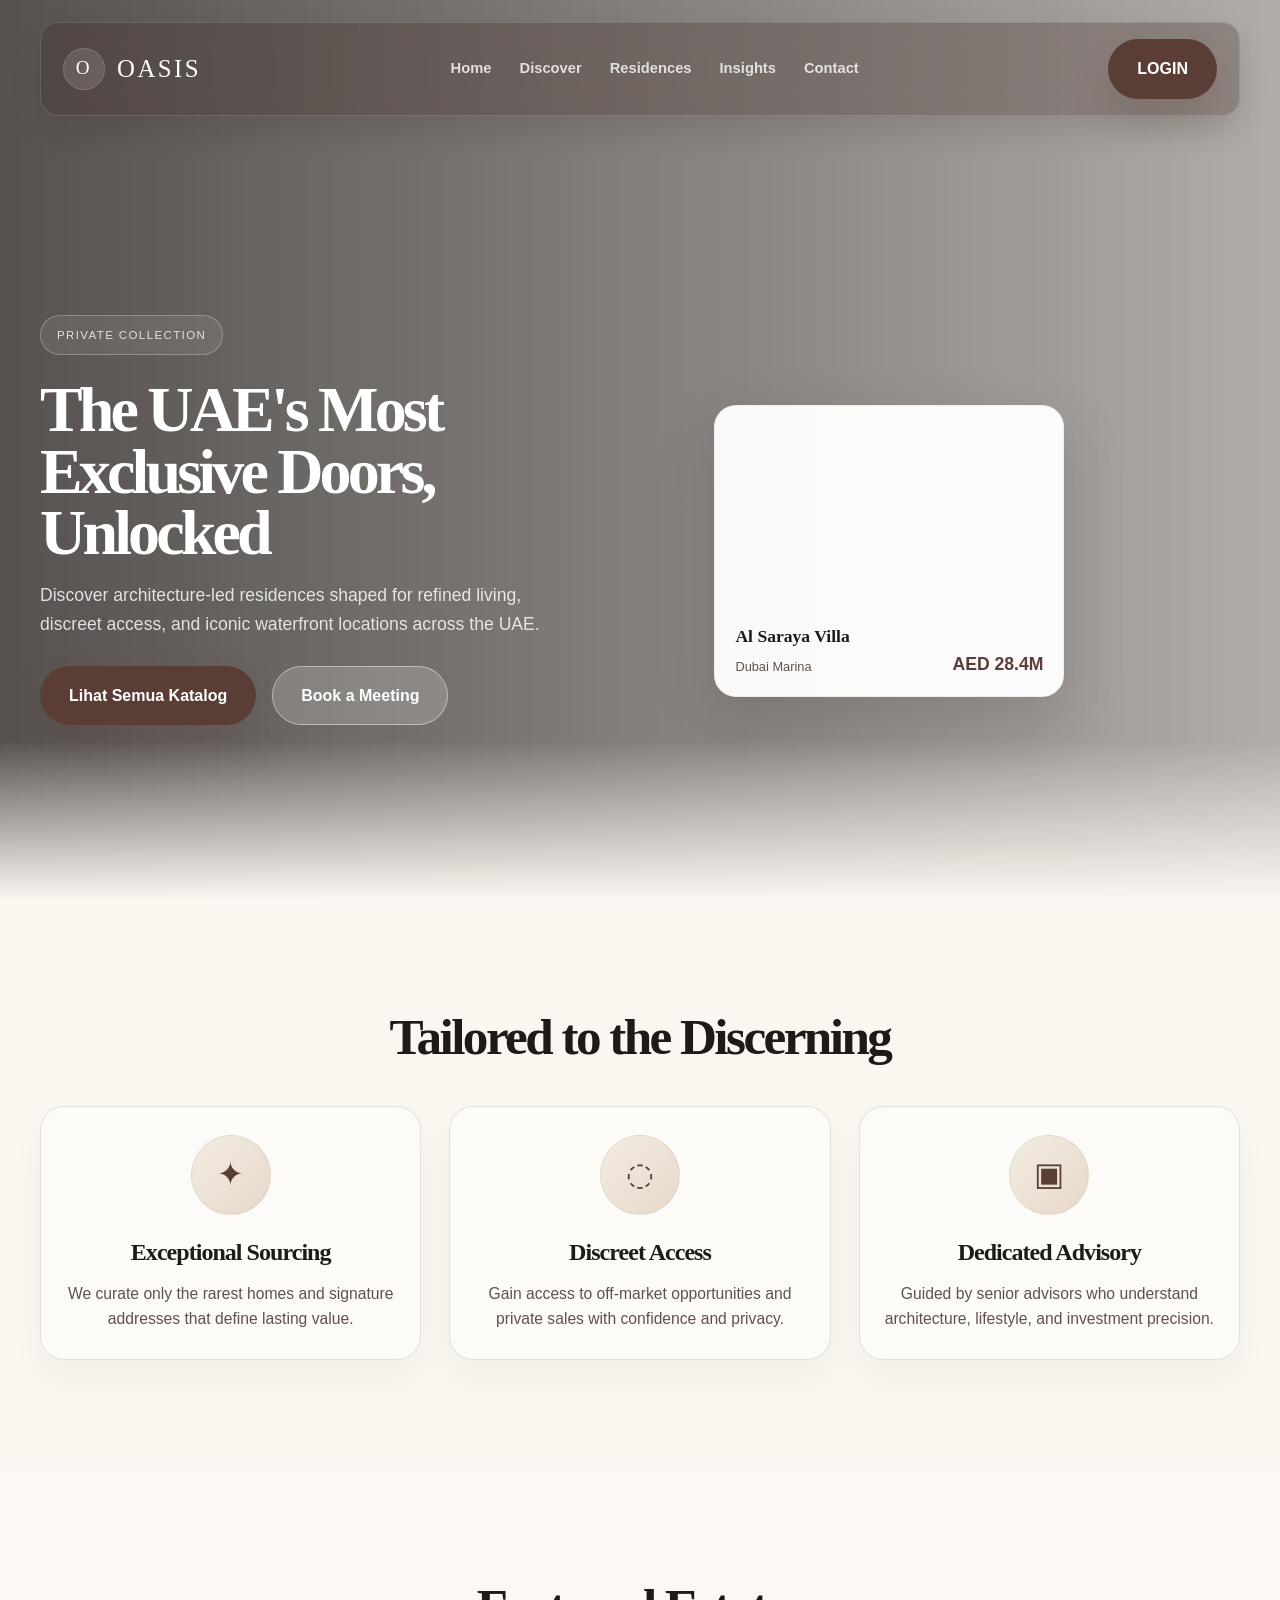
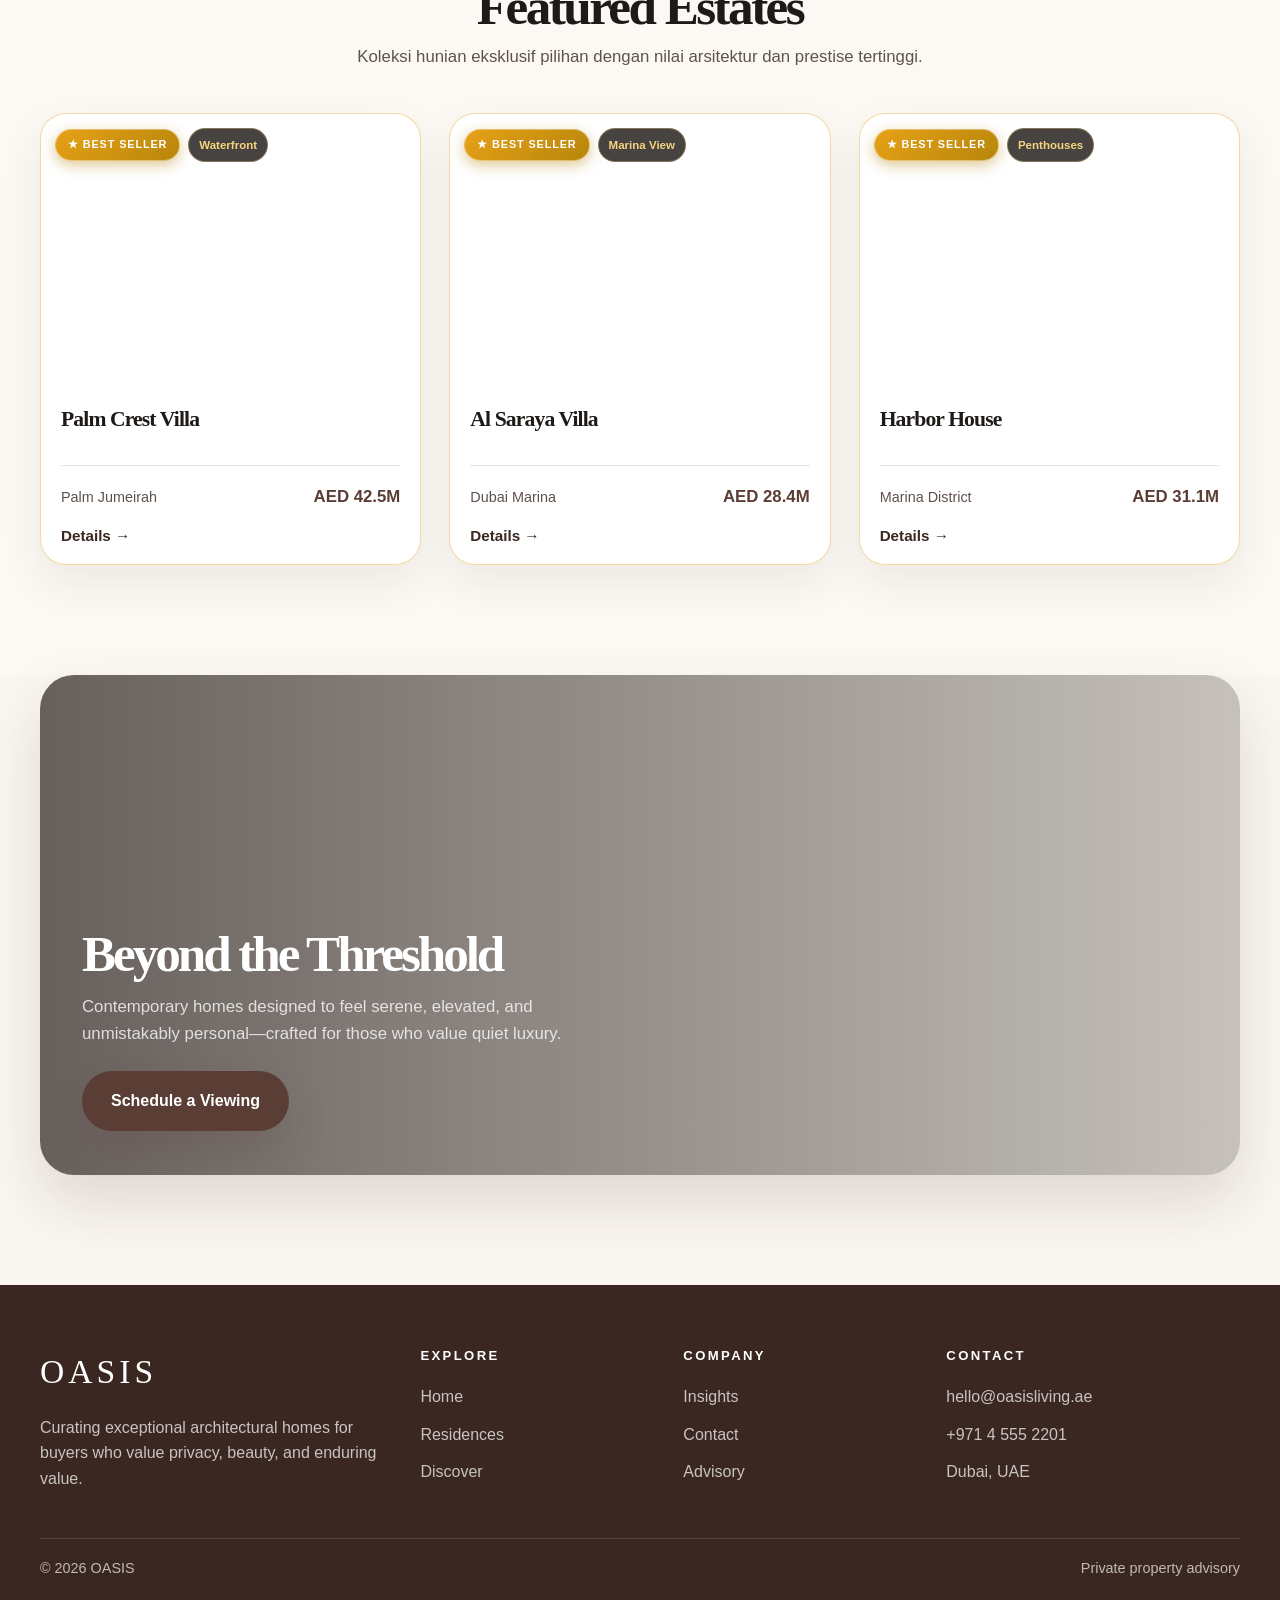
==== index.html @ f82d6954 "upp" ====
<!DOCTYPE html>
<html lang="en">
  <head>
    <meta charset="UTF-8" />
    <meta name="viewport" content="width=device-width, initial-scale=1.0" />
    <title>OASIS | Luxury Architectural Real Estate</title>
    <link href="https://unpkg.com/aos@2.3.1/dist/aos.css" rel="stylesheet" />
    <link rel="stylesheet" href="style.css" />
  </head>
  <body>
    <!-- Header & Navigation -->
    <header class="site-header" data-aos="fade-down" data-aos-duration="900">
      <div class="container nav-wrap">
        <div class="brand serif">
          <span class="brand-mark">O</span>
          <span>OASIS</span>
        </div>

        <nav class="nav-menu" aria-label="Main navigation">
          <a href="#home">Home</a>
          <a href="#discover">Discover</a>
          <a href="#residences">Residences</a>
          <a href="#insights">Insights</a>
          <a href="#contact">Contact</a>
        </nav>

        <!-- Dynamic Auth Area: LOGIN or User Avatar + Logout -->
        <div id="authNavContainer">
          <a href="login.html" class="btn btn-primary nav-login-btn">LOGIN</a>
        </div>
      </div>
    </header>

    <main>
      <!-- Hero Section -->
      <section class="hero" id="home" data-aos="fade-up" data-aos-duration="1000">
        <div class="container hero-inner">
          <div class="hero-copy" data-aos="fade-right" data-aos-delay="200" data-aos-duration="900">
            <span class="kicker">Private Collection</span>
            <h1 class="serif">The UAE's Most Exclusive Doors, Unlocked</h1>
            <p>
              Discover architecture-led residences shaped for refined living,
              discreet access, and iconic waterfront locations across the UAE.
            </p>

            <div class="cta-row">
              <a href="#residences" class="btn btn-primary" id="btnExploreCatalog">Lihat Semua Katalog</a>
              <a href="#book" class="btn btn-secondary" id="btnBookMeeting">Book a Meeting</a>
            </div>
          </div>

          <div class="hero-visual" aria-label="Featured property preview" data-aos="zoom-in" data-aos-delay="300" data-aos-duration="1000">
            <div class="floating-card">
              <div class="floating-thumb"></div>
              <div class="floating-content">
                <div>
                  <h3 class="serif">Al Saraya Villa</h3>
                  <span>Dubai Marina</span>
                </div>
                <div class="price">AED 28.4M</div>
              </div>
            </div>
          </div>
        </div>
      </section>

      <!-- Discover Section -->
      <section class="section" id="discover" data-aos="fade-up" data-aos-duration="1000">
        <div class="container">
          <div class="section-header" data-aos="fade-up" data-aos-delay="100">
            <h2 class="serif">Tailored to the Discerning</h2>
          </div>

          <div class="feature-grid">
            <article class="feature-card" data-aos="fade-up" data-aos-delay="100">
              <div class="feature-icon">✦</div>
              <h3 class="serif">Exceptional Sourcing</h3>
              <p>
                We curate only the rarest homes and signature addresses that define lasting value.
              </p>
            </article>

            <article class="feature-card" data-aos="fade-up" data-aos-delay="200">
              <div class="feature-icon">◌</div>
              <h3 class="serif">Discreet Access</h3>
              <p>
                Gain access to off-market opportunities and private sales with confidence and privacy.
              </p>
            </article>

            <article class="feature-card" data-aos="fade-up" data-aos-delay="300">
              <div class="feature-icon">▣</div>
              <h3 class="serif">Dedicated Advisory</h3>
              <p>
                Guided by senior advisors who understand architecture, lifestyle, and investment precision.
              </p>
            </article>
          </div>
        </div>
      </section>

      <!-- Residences / Catalog Section -->
      <section class="section estates" id="residences" data-aos="fade-up" data-aos-duration="1000">
        <div class="container">
          <div class="section-header" data-aos="fade-up" data-aos-delay="100">
            <h2 class="serif">Featured Estates</h2>
            <p id="catalogSubtitle" class="section-sub">
              Koleksi hunian eksklusif dengan arsitektur berkelas dunia.
            </p>
          </div>

          <!-- Grid Katalog Properti (Rendered by main.js) -->
          <div class="estate-grid" id="estateCatalogGrid">
            <!-- Dynamic items from main.js -->
          </div>
        </div>
      </section>

      <!-- Featured Banner / Viewing Section -->
      <section class="featured-banner" id="insights" data-aos="fade-up" data-aos-duration="1000">
        <div class="container">
          <div class="banner-box" data-aos="zoom-in" data-aos-delay="150">
            <div class="banner-overlay">
              <h2 class="serif">Beyond the Threshold</h2>
              <p>
                Contemporary homes designed to feel serene, elevated, and unmistakably personal—crafted for those who value quiet luxury.
              </p>
              <a href="#contact" class="btn btn-primary" id="btnScheduleViewing">Schedule a Viewing</a>
            </div>
          </div>
        </div>
      </section>
    </main>

    <!-- Site Footer -->
    <footer class="site-footer" id="contact" data-aos="fade-up" data-aos-duration="1000">
      <div class="container">
        <div class="footer-grid">
          <div data-aos="fade-up" data-aos-delay="100">
            <div class="footer-brand serif">OASIS</div>
            <p>
              Curating exceptional architectural homes for buyers who value privacy, beauty, and enduring value.
            </p>
          </div>

          <div data-aos="fade-up" data-aos-delay="150">
            <h4>Explore</h4>
            <ul>
              <li><a href="#home">Home</a></li>
              <li><a href="#residences">Residences</a></li>
              <li><a href="#discover">Discover</a></li>
            </ul>
          </div>

          <div data-aos="fade-up" data-aos-delay="200">
            <h4>Company</h4>
            <ul>
              <li><a href="#insights">Insights</a></li>
              <li><a href="#contact">Contact</a></li>
              <li><a href="#residences">Advisory</a></li>
            </ul>
          </div>

          <div data-aos="fade-up" data-aos-delay="250">
            <h4>Contact</h4>
            <ul>
              <li>hello@oasisliving.ae</li>
              <li>+971 4 555 2201</li>
              <li>Dubai, UAE</li>
            </ul>
          </div>
        </div>

        <div class="footer-bottom" data-aos="fade-up" data-aos-delay="300">
          <span>© 2026 OASIS</span>
          <span>Private property advisory</span>
        </div>
      </div>
    </footer>

    <!-- ================= MODALS SECTION ================= -->

    <!-- Modal 1: Book a Meeting -->
    <div class="modal-overlay" id="bookMeetingModal">
      <div class="modal-dialog">
        <button class="modal-close" aria-label="Close modal">&times;</button>
        <div class="modal-header">
          <span class="modal-kicker">Private Consultation</span>
          <h3 class="serif modal-title">Book an Advisory Meeting</h3>
          <p class="modal-desc">Jadwalkan sesi konsultasi tatap muka atau daring bersama Senior Real Estate Advisor kami.</p>
        </div>
        <form id="formBookMeeting" class="modal-form">
          <div class="form-group">
            <label>Nama Lengkap</label>
            <input type="text" id="bmName" required placeholder="Nama Anda" />
          </div>
          <div class="form-group">
            <label>Alamat E-mail</label>
            <input type="email" id="bmEmail" required placeholder="nama@domain.com" />
          </div>
          <div class="form-row">
            <div class="form-group">
              <label>Tanggal Pertemuan</label>
              <input type="date" id="bmDate" required />
            </div>
            <div class="form-group">
              <label>Waktu</label>
              <select id="bmTime" required>
                <option value="10:00 - 11:30 GST">10:00 - 11:30 GST</option>
                <option value="14:00 - 15:30 GST">14:00 - 15:30 GST</option>
                <option value="16:30 - 18:00 GST">16:30 - 18:00 GST</option>
                <option value="20:00 - 21:00 GST">20:00 - 21:00 GST</option>
              </select>
            </div>
          </div>
          <div class="form-group">
            <label>Fokus Topik Konsultasi</label>
            <select id="bmTopic">
              <option value="Private Waterfront Acquisitions">Private Waterfront Acquisitions</option>
              <option value="Signature Penthouses Portfolio">Signature Penthouses Portfolio</option>
              <option value="High-Yield Prime Real Estate Investment">High-Yield Prime Real Estate Investment</option>
              <option value="Off-Market VIP Transactions">Off-Market VIP Transactions</option>
            </select>
          </div>
          <button type="submit" class="btn btn-primary btn-block">Konfirmasi Janji Temu</button>
        </form>
      </div>
    </div>

    <!-- Modal 2: Schedule a Viewing -->
    <div class="modal-overlay" id="scheduleViewingModal">
      <div class="modal-dialog">
        <button class="modal-close" aria-label="Close modal">&times;</button>
        <div class="modal-header">
          <span class="modal-kicker">Exclusive Site Visit</span>
          <h3 class="serif modal-title">Schedule a Viewing</h3>
          <p class="modal-desc">Nikmati pengalaman kunjungan pribadi ke mahakarya arsitektur pilihan Anda dengan private chauffeur.</p>
        </div>
        <form id="formScheduleViewing" class="modal-form">
          <div class="form-group">
            <label>Pilih Unit Properti</label>
            <select id="svEstate" required>
              <!-- Populated by main.js -->
            </select>
          </div>
          <div class="form-row">
            <div class="form-group">
              <label>Nama Pemohon</label>
              <input type="text" id="svName" required placeholder="Nama Anda" />
            </div>
            <div class="form-group">
              <label>E-mail Kontak</label>
              <input type="email" id="svEmail" required placeholder="nama@domain.com" />
            </div>
          </div>
          <div class="form-row">
            <div class="form-group">
              <label>Rencana Tanggal Survei</label>
              <input type="date" id="svDate" required />
            </div>
            <div class="form-group">
              <label>Sesi Waktu Kunjungan</label>
              <select id="svTimeSlot" required>
                <option value="Sesi Pagi (09:30 - 11:30)">Sesi Pagi (09:30 - 11:30)</option>
                <option value="Sesi Siang (13:30 - 15:30)">Sesi Siang (13:30 - 15:30)</option>
                <option value="Sesi Sunset Golden Hour (16:30 - 18:30)">Sesi Sunset Golden Hour (16:30 - 18:30)</option>
              </select>
            </div>
          </div>
          <div class="form-group">
            <label>Jumlah Tamu yang Hadir</label>
            <select id="svGuests">
              <option value="1-2 Orang">1 - 2 Orang</option>
              <option value="3-4 Orang">3 - 4 Orang</option>
              <option value="Keluarga Besar (> 4 Orang)">Keluarga Besar (> 4 Orang)</option>
            </select>
          </div>
          <button type="submit" class="btn btn-primary btn-block">Jadwalkan Kunjungan Privat</button>
        </form>
      </div>
    </div>

    <!-- Modal 3: Detail Spesifikasi Product (Kamar, Kamar Mandi, Fasilitas) -->
    <div class="modal-overlay" id="propertyDetailModal">
      <div class="modal-dialog modal-dialog-lg">
        <button class="modal-close" aria-label="Close modal">&times;</button>
        
        <div class="pd-hero-banner" id="pdImage">
          <div class="pd-banner-overlay">
            <div class="pd-badges">
              <span id="pdBestSellerBadge" class="badge-best-seller">★ BEST SELLER</span>
              <span id="pdTag" class="estate-tag tag-gold">Waterfront</span>
            </div>
            <h3 class="serif pd-title" id="pdTitle">Palm Crest Villa</h3>
            <div class="pd-meta-row">
              <span class="pd-location" id="pdLocation">Palm Jumeirah</span>
              <span class="pd-price" id="pdPrice">AED 42.5M</span>
            </div>
          </div>
        </div>

        <div class="pd-body">
          <p class="pd-description" id="pdDescription">
            Deskripsi properti...
          </p>

          <!-- Spesifikasi Utama (Kamar, Kamar Mandi, dsb) -->
          <div class="pd-specs-section">
            <h4 class="pd-section-heading">Spesifikasi Unit</h4>
            <div class="pd-specs-grid">
              <div class="pd-spec-box">
                <span class="pd-spec-icon">🛏️</span>
                <span class="pd-spec-label">Kamar Tidur</span>
                <strong class="pd-spec-value" id="pdBedrooms">-</strong>
              </div>
              <div class="pd-spec-box">
                <span class="pd-spec-icon">🚿</span>
                <span class="pd-spec-label">Kamar Mandi</span>
                <strong class="pd-spec-value" id="pdBathrooms">-</strong>
              </div>
              <div class="pd-spec-box">
                <span class="pd-spec-icon">📐</span>
                <span class="pd-spec-label">Luas Bangunan</span>
                <strong class="pd-spec-value" id="pdArea">-</strong>
              </div>
              <div class="pd-spec-box">
                <span class="pd-spec-icon">🚗</span>
                <span class="pd-spec-label">Kapasitas Garasi</span>
                <strong class="pd-spec-value" id="pdGarage">-</strong>
              </div>
            </div>
          </div>

          <!-- Fasilitas & Kemewahan -->
          <div class="pd-facilities-section">
            <h4 class="pd-section-heading">Fasilitas Eksklusif & Keunggulan</h4>
            <ul class="pd-facilities-list" id="pdFacilitiesList">
              <!-- Rendered dynamically -->
            </ul>
          </div>
        </div>

        <!-- Action Footer Tetap (Tidak Terpotong) -->
        <div class="pd-actions">
          <button type="button" id="btnScheduleFromDetail" class="btn btn-primary btn-block">
            Jadwalkan Kunjungan untuk Properti Ini
          </button>
        </div>
      </div>
    </div>

    <!-- Modal: Pop-up Notifikasi Book Meeting Berhasil & E-Ticket Resmi OASIS -->
    <div class="modal-overlay" id="bookingSuccessModal">
      <div class="modal-dialog modal-dialog-ticket">
        <button class="modal-close" aria-label="Close modal">&times;</button>
        <div class="booking-success-header text-center">
          <div class="theme-success-badge">
            <span class="theme-badge-mark">O</span>
          </div>
          <span class="modal-kicker">Konfirmasi Resmi OASIS</span>
          <h3 class="serif modal-title">Jadwal Meeting Berhasil Dibuat</h3>
          <p class="modal-desc">
            E-Ticket konsultasi privat Anda telah aktif dan terdaftar. Konfirmasi resmi telah dikirim ke <strong id="bsSentEmail">klien@domain.com</strong>.
          </p>
        </div>

        <!-- OASIS Luxury Advisory E-Ticket -->
        <div class="oasis-eticket" id="oasisETicket">
          <div class="eticket-top">
            <div class="eticket-brand">
              <span class="eticket-logo serif">O</span>
              <div>
                <div class="eticket-brand-title serif">OASIS REAL ESTATE</div>
                <div class="eticket-brand-sub">PRIVATE ADVISORY &bull; VIP PASS</div>
              </div>
            </div>
            <div class="eticket-pass-meta">
              <span class="eticket-pass-tag">CONFIRMED</span>
              <div class="eticket-ref-code" id="etRefNo">OASIS-TKT-84920</div>
            </div>
          </div>

          <div class="eticket-divider">
            <span class="eticket-notch notch-left"></span>
            <span class="eticket-line"></span>
            <span class="eticket-notch notch-right"></span>
          </div>

          <div class="eticket-body">
            <div class="eticket-grid">
              <div class="eticket-col">
                <span class="eticket-field-label">NAMA KLIEN</span>
                <strong class="eticket-field-val" id="etClientName">-</strong>
              </div>
              <div class="eticket-col">
                <span class="eticket-field-label">EMAIL KONFIRMASI</span>
                <span class="eticket-field-val" id="etEmail">-</span>
              </div>
              <div class="eticket-col">
                <span class="eticket-field-label">TANGGAL KONSULTASI</span>
                <strong class="eticket-field-val highlight" id="etDate">-</strong>
              </div>
              <div class="eticket-col">
                <span class="eticket-field-label">WAKTU PERTEMUAN</span>
                <strong class="eticket-field-val highlight" id="etTime">-</strong>
              </div>
              <div class="eticket-col eticket-col-full">
                <span class="eticket-field-label">FOKUS TOPIK ADVISORY</span>
                <span class="eticket-field-val" id="etTopic">-</span>
              </div>
              <div class="eticket-col eticket-col-full">
                <span class="eticket-field-label">SENIOR ADVISOR & LOKASI</span>
                <span class="eticket-field-val">Alexander Wright (Senior Partner) &bull; Private VIP Suite DIFC Dubai / Online VIP Room</span>
              </div>
            </div>

            <!-- Barcode & Stamp Section -->
            <div class="eticket-barcode-row">
              <div class="barcode-block">
                <div class="barcode-graphic"></div>
                <span class="barcode-text" id="etBarcodeNum">OASIS-84920-VERIFIED-PASS</span>
              </div>
              <div class="eticket-seal">
                <div class="seal-inner">
                  <span>OFFICIAL</span>
                  <strong>OASIS</strong>
                  <small>ADVISORY</small>
                </div>
              </div>
            </div>
          </div>
        </div>

        <!-- Tombol Aksi Pop-up Sesuai Tema -->
        <div class="booking-success-actions">
          <div class="ticket-action-row">
            <button type="button" id="btnPrintTicket" class="btn btn-secondary-dark">
              Cetak / Simpan E-Ticket
            </button>
            <button type="button" id="btnViewEmailConfirmation" class="btn btn-primary">
              Buka Surat Email
            </button>
          </div>
          <button type="button" class="btn btn-ghost modal-close-trigger">
            Tutup
          </button>
        </div>
      </div>
    </div>

    <!-- Modal 6: Pratinjau Surat Email Konfirmasi yang Diterima User -->
    <div class="modal-overlay" id="emailConfirmationModal">
      <div class="modal-dialog modal-dialog-lg">
        <button class="modal-close" aria-label="Close modal">&times;</button>
        
        <div class="email-client-header">
          <div class="email-client-topbar">
            <span class="email-app-badge">✉️ Kotak Masuk Surat Konfirmasi</span>
            <span class="email-status-pill">Status: Terkirim Otomatis</span>
          </div>
          <div class="email-meta-grid">
            <div class="email-meta-item">
              <span class="meta-tag">Dari:</span>
              <span class="meta-val"><strong>OASIS Private Advisory</strong> &lt;advisory@oasisliving.ae&gt;</span>
            </div>
            <div class="email-meta-item">
              <span class="meta-tag">Kepada:</span>
              <span class="meta-val" id="emRecipient">-</span>
            </div>
            <div class="email-meta-item">
              <span class="meta-tag">Subjek:</span>
              <span class="meta-val" id="emSubject">Konfirmasi Resmi: Jadwal Konsultasi Properti Privat OASIS</span>
            </div>
            <div class="email-meta-item">
              <span class="meta-tag">Waktu:</span>
              <span class="meta-val" id="emTimestamp">Baru Saja</span>
            </div>
          </div>
        </div>

        <div class="email-client-body">
          <div class="email-letterhead">
            <div class="email-brand-logo serif">OASIS</div>
            <span class="email-brand-tagline">Private Property Advisory &bull; Dubai, UAE</span>
          </div>

          <div class="email-greeting">
            <p>Yang Terhormat Bapak/Ibu <strong id="emClientName">-</strong>,</p>
            <p>
              Terima kasih atas kepercayaan Anda kepada OASIS Real Estate. Kami mengonfirmasi bahwa sesi konsultasi privat portofolio hunian mewah Anda telah berhasil dijadwalkan bersama Senior Real Estate Advisor kami.
            </p>
          </div>

          <div class="email-schedule-box">
            <h5 class="schedule-box-title">DETAIL JADWAL KONSULTASI RESMI</h5>
            <table class="email-table">
              <tr>
                <td>Nomor Referensi</td>
                <td>: <strong id="emTableRef">-</strong></td>
              </tr>
              <tr>
                <td>Tanggal Pertemuan</td>
                <td>: <span id="emTableDate">-</span></td>
              </tr>
              <tr>
                <td>Waktu Sesi</td>
                <td>: <span id="emTableTime">-</span></td>
              </tr>
              <tr>
                <td>Fokus Topik</td>
                <td>: <span id="emTableTopic">-</span></td>
              </tr>
              <tr>
                <td>Senior Advisor Bertugas</td>
                <td>: <span>Alexander Wright (Senior Partner, Prime Acquisitions)</span></td>
              </tr>
              <tr>
                <td>Format Pertemuan</td>
                <td>: <span>Private VIP Advisory Suite (DIFC, Dubai) / Google Meet VIP Room</span></td>
              </tr>
            </table>
          </div>

          <div class="email-footer-note">
            <p>
              Mohon hadir 10 menit sebelum sesi dimulai. Jika Anda memerlukan penyesuaian jadwal atau memiliki permintaan khusus, silakan hubungi dedicated concierge kami di <strong>+971 4 555 2201</strong> atau balas surat ini.
            </p>
            <div class="email-signature">
              <div class="signature-name serif">Alexander Wright</div>
              <div class="signature-title">Senior Partner & Head of Advisory &bull; OASIS Living</div>
            </div>
          </div>

          <div class="email-client-actions">
            <a href="#" id="btnOpenMailto" class="btn btn-primary btn-sm">
              Buka di Aplikasi Email (Mailto)
            </a>
            <button type="button" class="btn btn-secondary-dark btn-sm modal-close-trigger">
              Tutup Surat
            </button>
          </div>
        </div>
      </div>
    </div>

    <!-- Modal: Pop-up Notifikasi Schedule Viewing Berhasil Sesuai Tema OASIS -->
    <div class="modal-overlay" id="viewingSuccessModal">
      <div class="modal-dialog modal-dialog-ticket">
        <button class="modal-close" aria-label="Close modal">&times;</button>
        <div class="booking-success-header text-center">
          <div class="theme-success-badge">
            <span class="theme-badge-mark">O</span>
          </div>
          <span class="modal-kicker">Konfirmasi Kunjungan Properti</span>
          <h3 class="serif modal-title">Jadwal Survei Berhasil Dibuat</h3>
          <p class="modal-desc">
            Reservasi kunjungan privat Anda telah terdaftar. Layanan private chauffeur dan site host VIP OASIS siap menyambut Anda.
          </p>
        </div>

        <!-- Viewing E-Pass Card -->
        <div class="oasis-eticket" id="oasisViewingETicket">
          <div class="eticket-top">
            <div class="eticket-brand">
              <span class="eticket-logo serif">O</span>
              <div>
                <div class="eticket-brand-title serif">OASIS SITE VISIT</div>
                <div class="eticket-brand-sub">EXCLUSIVE PROPERTY VIEWING PASS</div>
              </div>
            </div>
            <div class="eticket-pass-meta">
              <span class="eticket-pass-tag">CONFIRMED</span>
              <div class="eticket-ref-code" id="vsRefNo">OASIS-VISIT-91823</div>
            </div>
          </div>

          <div class="eticket-divider">
            <span class="eticket-notch notch-left"></span>
            <span class="eticket-line"></span>
            <span class="eticket-notch notch-right"></span>
          </div>

          <div class="eticket-body">
            <div class="eticket-grid">
              <div class="eticket-col eticket-col-full">
                <span class="eticket-field-label">UNIT PROPERTI</span>
                <strong class="eticket-field-val highlight" id="vsProperty">-</strong>
              </div>
              <div class="eticket-col">
                <span class="eticket-field-label">NAMA PEMOHON</span>
                <strong class="eticket-field-val" id="vsName">-</strong>
              </div>
              <div class="eticket-col">
                <span class="eticket-field-label">EMAIL KONTAK</span>
                <span class="eticket-field-val" id="vsEmail">-</span>
              </div>
              <div class="eticket-col">
                <span class="eticket-field-label">TANGGAL SURVEI</span>
                <strong class="eticket-field-val highlight" id="vsDate">-</strong>
              </div>
              <div class="eticket-col">
                <span class="eticket-field-label">SESI WAKTU</span>
                <strong class="eticket-field-val highlight" id="vsTimeSlot">-</strong>
              </div>
              <div class="eticket-col eticket-col-full">
                <span class="eticket-field-label">JUMLAH TAMU & LAYANAN</span>
                <span class="eticket-field-val" id="vsGuests">1 - 2 Orang (Termasuk Private Chauffeur & Refreshment)</span>
              </div>
            </div>

            <!-- Barcode & Stamp -->
            <div class="eticket-barcode-row">
              <div class="barcode-block">
                <div class="barcode-graphic"></div>
                <span class="barcode-text" id="vsBarcodeNum">OASIS-VISIT-VERIFIED-PASS</span>
              </div>
              <div class="eticket-seal">
                <div class="seal-inner">
                  <span>OFFICIAL</span>
                  <strong>OASIS</strong>
                  <small>VISIT</small>
                </div>
              </div>
            </div>
          </div>
        </div>

        <div class="booking-success-actions">
          <div class="ticket-action-row">
            <button type="button" id="btnPrintViewingTicket" class="btn btn-secondary-dark">
              Cetak / Simpan E-Ticket
            </button>
            <button type="button" class="btn btn-primary modal-close-trigger">
              Selesai
            </button>
          </div>
        </div>
      </div>
    </div>

    <!-- Modal: Informasi Belum Ada E-Ticket Meeting -->
    <div class="modal-overlay" id="emptyETicketModal">
      <div class="modal-dialog">
        <button class="modal-close" aria-label="Close modal">&times;</button>
        <div class="booking-success-header text-center">
          <div class="theme-success-badge">
            <span class="theme-badge-mark">O</span>
          </div>
          <span class="modal-kicker">Riwayat E-Ticket</span>
          <h3 class="serif modal-title">Belum Ada Riwayat Jadwal</h3>
          <p class="modal-desc">
            Anda belum memiliki jadwal pertemuan atau survei properti aktif. Silakan pilih "Book a Meeting" atau "Schedule a Viewing" untuk membuat jadwal pertama Anda.
          </p>
        </div>
        <div class="booking-success-actions">
          <div class="ticket-action-row">
            <button type="button" id="btnBookFromEmptyETicket" class="btn btn-primary">
              Book a Meeting
            </button>
            <button type="button" id="btnViewFromEmptyETicket" class="btn btn-secondary-dark">
              Schedule Viewing
            </button>
          </div>
          <button type="button" class="btn btn-ghost modal-close-trigger">
            Tutup
          </button>
        </div>
      </div>
    </div>

    <!-- Modal: Riwayat Lengkap Seluruh E-Ticket & Jadwal (Meeting & Viewing) -->
    <div class="modal-overlay" id="eTicketHistoryModal">
      <div class="modal-dialog modal-dialog-history">
        <button class="modal-close" aria-label="Close modal">&times;</button>
        
        <div class="history-header">
          <div class="history-header-top">
            <div class="theme-success-badge-sm">
              <span class="theme-badge-mark">O</span>
            </div>
            <div>
              <span class="modal-kicker">Riwayat Terjadwal</span>
              <h3 class="serif modal-title">Riwayat E-Ticket & Jadwal Anda</h3>
            </div>
          </div>
          <p class="modal-desc">
            Daftar seluruh jadwal janji temu konsultasi dan survei properti eksklusif yang telah Anda buat.
          </p>

          <!-- Filter Kategori Tabs -->
          <div class="history-filter-tabs">
            <button type="button" class="history-tab-btn active" data-filter="all" id="tabFilterAll">Semua (<span id="countAll">0</span>)</button>
            <button type="button" class="history-tab-btn" data-filter="meeting" id="tabFilterMeeting">Konsultasi Meeting (<span id="countMeeting">0</span>)</button>
            <button type="button" class="history-tab-btn" data-filter="viewing" id="tabFilterViewing">Survei Properti (<span id="countViewing">0</span>)</button>
          </div>
        </div>

        <div class="history-content-layout">
          <!-- Kolom Kiri: Daftar Kartu Riwayat -->
          <div class="history-list-column">
            <div class="history-list-wrap" id="historyListContainer">
              <!-- Populated dynamically by main.js -->
            </div>
          </div>

          <!-- Kolom Kanan: Pratinjau Detail E-Ticket Terpilih -->
          <div class="history-ticket-preview-column" id="historyTicketPreviewWrap">
            <!-- Populated dynamically with selected E-Ticket -->
          </div>
        </div>
      </div>
    </div>

    <!-- Dedicated Clean 1-Page Print Container for E-Tickets -->
    <div id="oasisPrintTarget" class="oasis-print-target"></div>

    <!-- Scripts -->
    <script src="https://unpkg.com/aos@2.3.1/dist/aos.js"></script>
    <script src="db.js"></script>
    <script src="main.js"></script>
  </body>
</html>
---- style.css ----
:root {
  --cream: #faf6f0;
  --cream-strong: #f3ece2;
  --white: #ffffff;
  --brown: #5a3e36;
  --brown-dark: #3b2721;
  --brown-soft: #8c5e4a;
  --text: #1d1a17;
  --muted: #5f524d;
  --line: rgba(58, 39, 33, 0.12);
  --shadow: 0 24px 60px rgba(53, 33, 27, 0.18);
}

* {
  box-sizing: border-box;
}

html {
  scroll-behavior: smooth;
}

body {
  margin: 0;
  font-family: Arial, Helvetica, sans-serif;
  background: var(--cream);
  color: var(--text);
  line-height: 1.6;
}

img {
  max-width: 100%;
  display: block;
}

a {
  color: inherit;
  text-decoration: none;
}

.container {
  width: min(1200px, calc(100% - 40px));
  margin: 0 auto;
}

.serif {
  font-family: Georgia, "Times New Roman", serif;
}

.btn {
  display: inline-flex;
  align-items: center;
  justify-content: center;
  padding: 16px 28px;
  border-radius: 999px;
  border: 1px solid transparent;
  font-weight: 700;
  cursor: pointer;
  transition: transform 0.2s ease, box-shadow 0.2s ease;
}

.btn:hover {
  transform: translateY(-1px);
}

.btn-primary {
  background: var(--brown);
  color: #fff;
  box-shadow: 0 22px 38px rgba(90, 62, 54, 0.2);
}

.btn-secondary {
  background: rgba(255, 255, 255, 0.18);
  border-color: rgba(255, 255, 255, 0.44);
  color: #fff;
}

.site-header {
  position: fixed;
  top: 0;
  left: 0;
  width: 100%;
  z-index: 20;
  padding: 22px 0 0;
}

.nav-wrap {
  display: flex;
  align-items: center;
  justify-content: space-between;
  gap: 24px;
  background: rgba(58, 39, 33, 0.28);
  border: 1px solid rgba(255, 255, 255, 0.14);
  backdrop-filter: blur(12px);
  border-radius: 18px;
  padding: 16px 22px;
  box-shadow: 0 14px 30px rgba(23, 18, 16, 0.12);
}

.brand {
  display: flex;
  align-items: center;
  gap: 12px;
  color: #fff;
  font-size: 1.55rem;
  letter-spacing: 0.1em;
}

.brand-mark {
  width: 42px;
  height: 42px;
  border-radius: 50%;
  display: grid;
  place-items: center;
  background: rgba(255, 255, 255, 0.12);
  border: 1px solid rgba(255, 255, 255, 0.15);
  font-size: 1.2rem;
}

.nav-menu {
  display: flex;
  align-items: center;
  gap: 28px;
  color: rgba(255, 255, 255, 0.8);
  font-size: 0.92rem;
  font-weight: 600;
}

.nav-menu a {
  position: relative;
}

.nav-menu a::after {
  content: "";
  position: absolute;
  left: 0;
  bottom: -8px;
  width: 0;
  height: 1px;
  background: rgba(255, 255, 255, 0.85);
  transition: width 0.2s ease;
}

.nav-menu a:hover::after {
  width: 100%;
}

.hero {
  min-height: 100vh;
  background-image: linear-gradient(90deg, rgba(23, 18, 16, 0.72), rgba(23, 18, 16, 0.32)),
    url('https://images.unsplash.com/photo-1512917774080-9991f1c4c750?auto=format&fit=crop&w=1500&q=80');
  background-size: cover;
  background-position: center;
  display: flex;
  align-items: center;
  padding-top: 120px;
  position: relative;
}

.hero::after {
  content: "";
  position: absolute;
  inset: auto 0 0 0;
  height: 160px;
  background: linear-gradient(to top, rgba(250,246,240,1), rgba(250,246,240,0));
}

.hero-inner {
  position: relative;
  z-index: 1;
  display: grid;
  grid-template-columns: 1.1fr 0.9fr;
  align-items: end;
  gap: 32px;
  padding: 60px 0 40px;
}

.hero-copy {
  max-width: 620px;
  color: #fff;
}

.kicker {
  display: inline-flex;
  align-items: center;
  gap: 8px;
  border: 1px solid rgba(255, 255, 255, 0.25);
  background: rgba(255, 255, 255, 0.08);
  padding: 10px 16px;
  border-radius: 999px;
  font-size: 0.72rem;
  letter-spacing: 0.12em;
  text-transform: uppercase;
  color: rgba(255, 255, 255, 0.8);
}

.hero-copy h1 {
  margin: 24px 0 18px;
  font-size: clamp(3.1rem, 5vw, 6rem);
  line-height: 0.96;
  letter-spacing: -0.06em;
  font-weight: 600;
}

.hero-copy p {
  margin: 0 0 28px;
  max-width: 540px;
  color: rgba(255, 255, 255, 0.82);
  font-size: 1.1rem;
}

.cta-row {
  display: flex;
  align-items: center;
  gap: 16px;
  flex-wrap: wrap;
}

.hero-visual {
  position: relative;
  min-height: 360px;
}

.floating-card {
  position: absolute;
  left: 0;
  bottom: 28px;
  width: min(100%, 350px);
  background: rgba(255, 255, 255, 0.96);
  border-radius: 22px;
  box-shadow: var(--shadow);
  padding: 12px;
  border: 1px solid rgba(58, 39, 33, 0.06);
}

.floating-thumb {
  height: 190px;
  border-radius: 18px;
  background-image: url('https://images.unsplash.com/photo-1494526585095-c41746248156?auto=format&fit=crop&w=900&q=80');
  background-size: cover;
  background-position: center;
}

.floating-content {
  display: flex;
  justify-content: space-between;
  gap: 18px;
  align-items: end;
  padding: 14px 8px 6px;
}

.floating-content h3 {
  margin: 0 0 3px;
  font-size: 1.1rem;
}

.floating-content span {
  color: var(--muted);
  font-size: 0.8rem;
}

.price {
  font-weight: 700;
  color: var(--brown);
  font-size: 1.1rem;
}

.section {
  padding: 110px 0;
}

.section-header {
  text-align: center;
  margin-bottom: 42px;
}

.section-header h2 {
  margin: 0;
  font-size: clamp(2.4rem, 4vw, 4rem);
  line-height: 1.05;
  letter-spacing: -0.05em;
}

.feature-grid {
  display: grid;
  grid-template-columns: repeat(3, minmax(0, 1fr));
  gap: 28px;
}

.feature-card {
  background: rgba(255, 255, 255, 0.52);
  border: 1px solid var(--line);
  border-radius: 24px;
  padding: 28px 22px;
  text-align: center;
  box-shadow: 0 18px 35px rgba(62, 46, 41, 0.04);
}

.feature-icon {
  width: 80px;
  height: 80px;
  border-radius: 50%;
  display: grid;
  place-items: center;
  margin: 0 auto 18px;
  background: linear-gradient(135deg, var(--cream-strong), #e7d8c9);
  color: var(--brown);
  font-size: 2rem;
  border: 1px solid rgba(90, 62, 54, 0.08);
}

.feature-card h3 {
  margin: 0 0 10px;
  font-size: 1.5rem;
  letter-spacing: -0.04em;
}

.feature-card p {
  margin: 0;
  color: var(--muted);
  font-size: 0.98rem;
}

.estates {
  background: rgba(255, 255, 255, 0.34);
}

.estate-grid {
  display: grid;
  grid-template-columns: repeat(3, minmax(0, 1fr));
  gap: 28px;
}

.estate-card {
  background: var(--white);
  border-radius: 26px;
  overflow: hidden;
  box-shadow: 0 18px 40px rgba(54, 37, 31, 0.08);
  border: 1px solid rgba(58, 39, 33, 0.06);
  transition: transform 0.25s ease, box-shadow 0.25s ease;
  display: flex;
  flex-direction: column;
  height: 100%;
}

.estate-card:hover {
  transform: translateY(-6px);
  box-shadow: 0 24px 55px rgba(54, 37, 31, 0.12);
}

.estate-image {
  height: 270px;
  background-size: cover;
  background-position: center;
  flex-shrink: 0;
}

.estate-content {
  padding: 22px 20px 20px;
  display: flex;
  flex-direction: column;
  flex: 1;
}

.estate-top {
  display: flex;
  justify-content: space-between;
  align-items: start;
  gap: 16px;
  margin-bottom: 8px;
}

.estate-content h3 {
  margin: 0;
  font-size: 1.35rem;
  letter-spacing: -0.04em;
  min-height: 3.2rem;
  display: flex;
  align-items: flex-start;
  line-height: 1.25;
}

.estate-tag {
  background: rgba(140, 94, 74, 0.1);
  color: var(--brown-soft);
  border-radius: 999px;
  padding: 7px 10px;
  font-size: 0.72rem;
  font-weight: 700;
}

.estate-meta {
  display: flex;
  justify-content: space-between;
  align-items: center;
  margin-top: auto;
  padding-top: 18px;
  border-top: 1px solid var(--line);
}

.location {
  color: var(--muted);
  font-size: 0.9rem;
}

.price-tag {
  font-size: 1.05rem;
  font-weight: 700;
  color: var(--brown);
}

.details-link {
  display: inline-flex;
  align-items: center;
  margin-top: 18px;
  color: var(--brown-dark);
  font-weight: 700;
}

.featured-banner {
  padding: 0 0 110px;
}

.banner-box {
  position: relative;
  min-height: 500px;
  border-radius: 34px;
  overflow: hidden;
  background-image: linear-gradient(90deg, rgba(33, 24, 21, 0.68), rgba(33, 24, 21, 0.24)),
    url('https://images.unsplash.com/photo-1505693416388-ac5ce068fe85?auto=format&fit=crop&w=1500&q=80');
  background-size: cover;
  background-position: center;
  display: flex;
  align-items: end;
  box-shadow: 0 28px 60px rgba(50, 35, 30, 0.14);
}

.banner-overlay {
  width: min(100%, 580px);
  padding: 44px 42px;
  color: #fff;
}

.banner-overlay h2 {
  margin: 0 0 16px;
  font-size: clamp(2.5rem, 4vw, 5rem);
  line-height: 0.96;
  letter-spacing: -0.06em;
}

.banner-overlay p {
  margin: 0 0 24px;
  font-size: 1.05rem;
  color: rgba(255, 255, 255, 0.78);
}

.site-footer {
  background: var(--brown-dark);
  color: rgba(255, 255, 255, 0.82);
  padding: 60px 0 28px;
}

.footer-grid {
  display: grid;
  grid-template-columns: 1.2fr 0.8fr 0.8fr 1fr;
  gap: 28px;
  padding-bottom: 30px;
  border-bottom: 1px solid rgba(255, 255, 255, 0.12);
}

.footer-brand {
  font-size: 2.1rem;
  letter-spacing: 0.12em;
  color: #fff;
  margin-bottom: 12px;
}

.footer-grid p,
.footer-grid li,
.footer-grid a {
  color: rgba(255, 255, 255, 0.72);
}

.footer-grid ul {
  list-style: none;
  padding: 0;
  margin: 0;
  display: grid;
  gap: 12px;
}

.footer-grid h4 {
  margin: 0 0 18px;
  color: #fff;
  font-size: 0.82rem;
  letter-spacing: 0.18em;
  text-transform: uppercase;
}

.footer-bottom {
  display: flex;
  justify-content: space-between;
  gap: 18px;
  padding-top: 18px;
  font-size: 0.9rem;
  color: rgba(255, 255, 255, 0.68);
}

.login-page {
  font-family: 'Plus Jakarta Sans', sans-serif;
}

.login-back {
  position: absolute;
  top: 24px;
  left: 24px;
  z-index: 20;
  display: inline-flex;
  align-items: center;
  gap: 8px;
  padding: 10px 16px;
  border-radius: 999px;
  background: rgba(255, 255, 255, 0.12);
  border: 1px solid rgba(255, 255, 255, 0.2);
  color: #fff;
  text-decoration: none;
  backdrop-filter: blur(10px);
  transition: transform 0.2s ease, background 0.2s ease;
}

.login-back:hover {
  transform: translateY(-1px);
  background: rgba(255, 255, 255, 0.18);
}

.font-serif-luxury {
  font-family: 'Playfair Display', serif;
}

@media (max-width: 980px) {
  .hero-inner,
  .feature-grid,
  .estate-grid,
  .footer-grid {
    grid-template-columns: 1fr 1fr;
  }

  .hero-inner {
    grid-template-columns: 1fr;
    text-align: center;
  }

  .hero-copy {
    margin: 0 auto;
  }

  .cta-row {
    justify-content: center;
  }

  .hero-visual {
    min-height: 260px;
  }

  .floating-card {
    position: relative;
    left: auto;
    bottom: auto;
    margin: 0 auto;
  }
}

@media (max-width: 720px) {
  .nav-wrap {
    flex-wrap: wrap;
    justify-content: center;
  }

  .nav-menu {
    width: 100%;
    justify-content: center;
    flex-wrap: wrap;
    gap: 16px;
  }

  .feature-grid,
  .estate-grid,
  .footer-grid {
    grid-template-columns: 1fr;
  }

  .site-header {
    position: static;
    padding-top: 18px;
  }

  .hero {
    min-height: auto;
    padding-top: 30px;
  }

  .footer-bottom {
    flex-direction: column;
    text-align: center;
  }

  .login-back {
    top: 16px;
    left: 16px;
  }
}

/* ======================================================
   ADDITIONAL STYLES: AUTH, BEST SELLER, MODALS & SPECS
====================================================== */

.section-sub {
  margin: 10px auto 0;
  max-width: 600px;
  color: var(--muted);
  font-size: 1.05rem;
}

/* Header User Auth Profile */
.user-profile-header {
  display: flex;
  align-items: center;
  gap: 12px;
}

.user-badge {
  display: flex;
  align-items: center;
  gap: 10px;
  background: rgba(255, 255, 255, 0.14);
  padding: 5px 14px 5px 6px;
  border-radius: 999px;
  border: 1px solid rgba(255, 255, 255, 0.22);
}

.user-avatar {
  width: 32px;
  height: 32px;
  border-radius: 50%;
  background: linear-gradient(135deg, #d4af37, #8c5e4a);
  color: #fff;
  display: grid;
  place-items: center;
  font-size: 0.8rem;
  font-weight: 700;
  box-shadow: 0 2px 8px rgba(0, 0, 0, 0.2);
}

.user-info {
  display: flex;
  flex-direction: column;
  text-align: left;
}

.user-name {
  color: #fff;
  font-size: 0.82rem;
  font-weight: 700;
  line-height: 1.2;
}

.user-role {
  color: rgba(255, 255, 255, 0.75);
  font-size: 0.68rem;
}

.btn-logout {
  background: rgba(255, 255, 255, 0.16);
  color: #fff;
  border: 1px solid rgba(255, 255, 255, 0.25);
  padding: 8px 16px;
  border-radius: 999px;
  font-size: 0.78rem;
  font-weight: 700;
  cursor: pointer;
  transition: all 0.2s ease;
}

.btn-logout:hover {
  background: #c53030;
  border-color: #c53030;
  color: #fff;
  transform: translateY(-1px);
}

/* Best Seller Badge & Estate Enhancements */
.estate-image {
  position: relative;
}

.estate-badges {
  position: absolute;
  top: 14px;
  left: 14px;
  display: flex;
  gap: 8px;
  align-items: center;
  flex-wrap: wrap;
  z-index: 2;
}

.badge-best-seller {
  background: linear-gradient(135deg, #e6a117, #b8860b);
  color: #fff;
  padding: 6px 12px;
  border-radius: 999px;
  font-size: 0.68rem;
  font-weight: 800;
  letter-spacing: 0.08em;
  text-transform: uppercase;
  box-shadow: 0 4px 14px rgba(184, 134, 11, 0.45);
  border: 1px solid rgba(255, 255, 255, 0.4);
}

.tag-gold {
  background: rgba(24, 20, 18, 0.8) !important;
  color: #f7d57f !important;
  backdrop-filter: blur(6px);
  border: 1px solid rgba(247, 213, 127, 0.35);
}

.card-best-seller {
  border: 1.5px solid rgba(230, 161, 23, 0.4);
}

.estate-specs-quick {
  display: flex;
  gap: 8px 12px;
  font-size: 0.78rem;
  color: var(--muted);
  margin: 12px 0 6px;
  padding: 8px 12px;
  background: rgba(92, 57, 48, 0.05);
  border-radius: 10px;
  flex-wrap: wrap;
}

.estate-specs-locked {
  font-size: 0.78rem;
  color: #8c5e4a;
  margin: 12px 0 6px;
  padding: 8px 12px;
  background: rgba(140, 94, 74, 0.08);
  border-radius: 10px;
  font-weight: 600;
}

.details-link-btn {
  background: none;
  border: none;
  padding: 0;
  font-family: inherit;
  font-size: 0.95rem;
  font-weight: 700;
  color: var(--brown-dark);
  cursor: pointer;
  display: inline-flex;
  align-items: center;
  margin-top: 16px;
  transition: all 0.2s ease;
}

.details-link-btn:hover {
  color: var(--brown);
  transform: translateX(4px);
}

/* Locked Card for Guest Mode */
.estate-card-locked {
  background: linear-gradient(145deg, #fdfaf7, #f3ece2);
  border: 2px dashed rgba(90, 62, 54, 0.25);
  display: flex;
  align-items: center;
  justify-content: center;
  min-height: 400px;
  text-align: center;
}

.locked-card-inner {
  padding: 32px 24px;
  display: flex;
  flex-direction: column;
  align-items: center;
  gap: 14px;
}

.locked-icon {
  font-size: 2.2rem;
  background: rgba(90, 62, 54, 0.08);
  width: 60px;
  height: 60px;
  border-radius: 50%;
  display: grid;
  place-items: center;
}

.locked-card-inner h3 {
  margin: 0;
  font-size: 1.3rem;
  color: var(--brown-dark);
}

.locked-card-inner p {
  margin: 0;
  font-size: 0.88rem;
  color: var(--muted);
  line-height: 1.5;
}

.btn-sm {
  padding: 10px 22px;
  font-size: 0.85rem;
}

/* ================= MODAL STYLES ================= */
.modal-overlay {
  position: fixed;
  inset: 0;
  z-index: 9999;
  background: rgba(18, 14, 12, 0.78);
  backdrop-filter: blur(10px);
  display: none;
  align-items: center;
  justify-content: center;
  padding: 20px;
  opacity: 0;
  transition: opacity 0.25s ease;
}

.modal-overlay.active {
  display: flex;
  opacity: 1;
}

.modal-dialog {
  background: #ffffff;
  border-radius: 24px;
  width: min(540px, 100%);
  max-height: 90vh;
  overflow-y: auto;
  padding: 36px 30px;
  position: relative;
  box-shadow: 0 30px 80px rgba(0, 0, 0, 0.4);
  border: 1px solid rgba(255, 255, 255, 0.5);
  animation: modalScaleUp 0.3s cubic-bezier(0.16, 1, 0.3, 1);
}

.modal-dialog-lg {
  width: min(760px, 100%);
  padding: 0;
  overflow: hidden;
}

@keyframes modalScaleUp {
  from {
    transform: scale(0.92) translateY(14px);
  }
  to {
    transform: scale(1) translateY(0);
  }
}

.modal-close {
  position: absolute;
  top: 18px;
  right: 18px;
  width: 36px;
  height: 36px;
  border-radius: 50%;
  border: none;
  background: rgba(0, 0, 0, 0.08);
  color: var(--text);
  font-size: 1.5rem;
  line-height: 1;
  cursor: pointer;
  display: grid;
  place-items: center;
  z-index: 10;
  transition: background 0.2s, transform 0.2s;
}

.modal-close:hover {
  background: rgba(0, 0, 0, 0.18);
  transform: scale(1.05);
}

.modal-header {
  margin-bottom: 24px;
}

.modal-kicker {
  display: inline-block;
  font-size: 0.72rem;
  letter-spacing: 0.12em;
  text-transform: uppercase;
  color: var(--brown-soft);
  font-weight: 700;
  margin-bottom: 6px;
}

.modal-title {
  margin: 0 0 8px;
  font-size: 1.8rem;
  color: var(--text);
}

.modal-desc {
  margin: 0;
  font-size: 0.92rem;
  color: var(--muted);
  line-height: 1.5;
}

.modal-form {
  display: grid;
  gap: 16px;
}

.form-group {
  display: flex;
  flex-direction: column;
  gap: 6px;
}

.form-group label {
  font-size: 0.78rem;
  font-weight: 700;
  color: var(--text);
  text-transform: uppercase;
  letter-spacing: 0.06em;
}

.form-group input,
.form-group select,
.form-group textarea {
  width: 100%;
  padding: 12px 14px;
  border-radius: 12px;
  border: 1px solid rgba(58, 39, 33, 0.18);
  background: #faf7f5;
  font-family: inherit;
  font-size: 0.92rem;
  color: var(--text);
  outline: none;
  transition: border-color 0.2s, background 0.2s;
}

.form-group input:focus,
.form-group select:focus,
.form-group textarea:focus {
  border-color: var(--brown);
  background: #ffffff;
}

.form-row {
  display: grid;
  grid-template-columns: 1fr 1fr;
  gap: 14px;
}

.btn-block {
  width: 100%;
  margin-top: 8px;
}

/* ================= PROPERTY DETAIL MODAL SPECIFIC ================= */
.modal-dialog-lg {
  width: min(760px, 100%);
  max-height: 90vh;
  padding: 0 !important;
  overflow: hidden !important;
  display: flex !important;
  flex-direction: column !important;
  border-radius: 28px;
  background: #ffffff;
}

.pd-hero-banner {
  height: 240px;
  flex-shrink: 0;
  background-size: cover;
  background-position: center;
  position: relative;
  display: flex;
  align-items: flex-end;
}

.pd-banner-overlay {
  position: absolute;
  inset: 0;
  background: linear-gradient(to top, rgba(15, 12, 10, 0.92) 0%, rgba(15, 12, 10, 0.35) 60%, transparent 100%);
  padding: 24px 28px;
  display: flex;
  flex-direction: column;
  justify-content: flex-end;
  color: #fff;
}

.pd-badges {
  display: flex;
  gap: 8px;
  margin-bottom: 8px;
}

.pd-title {
  margin: 0 0 6px;
  font-size: 1.9rem;
  line-height: 1.1;
}

.pd-meta-row {
  display: flex;
  justify-content: space-between;
  align-items: center;
  gap: 12px;
}

.pd-location {
  font-size: 0.95rem;
  color: rgba(255, 255, 255, 0.85);
}

.pd-price {
  font-size: 1.35rem;
  font-weight: 700;
  color: #f7d57f;
}

.pd-body {
  flex: 1;
  overflow-y: auto;
  padding: 22px 28px 16px;
  -webkit-overflow-scrolling: touch;
}

.pd-description {
  margin: 0 0 20px;
  color: var(--muted);
  font-size: 0.95rem;
  line-height: 1.6;
}

.pd-section-heading {
  margin: 0 0 12px;
  font-size: 0.95rem;
  font-weight: 700;
  text-transform: uppercase;
  letter-spacing: 0.08em;
  color: var(--brown-dark);
  padding-bottom: 6px;
  border-bottom: 1px solid var(--line);
}

/* Specs 4-column Grid */
.pd-specs-grid {
  display: grid;
  grid-template-columns: repeat(4, 1fr);
  gap: 12px;
  margin-bottom: 24px;
}

.pd-spec-box {
  background: #faf7f4;
  border: 1px solid rgba(90, 62, 54, 0.1);
  border-radius: 14px;
  padding: 12px 10px;
  text-align: center;
  display: flex;
  flex-direction: column;
  align-items: center;
  gap: 4px;
}

.pd-spec-icon {
  font-size: 1.35rem;
}

.pd-spec-label {
  font-size: 0.68rem;
  color: var(--muted);
  text-transform: uppercase;
  letter-spacing: 0.04em;
}

.pd-spec-value {
  font-size: 0.85rem;
  color: var(--brown-dark);
  font-weight: 700;
}

/* Facilities 2-column Grid */
.pd-facilities-list {
  list-style: none;
  padding: 0;
  margin: 0 0 24px;
  display: grid;
  grid-template-columns: 1fr 1fr;
  gap: 10px;
}

.facility-item {
  display: flex;
  align-items: flex-start;
  gap: 10px;
  background: #faf7f4;
  padding: 10px 14px;
  border-radius: 12px;
  border: 1px solid rgba(90, 62, 54, 0.08);
}

.facility-icon {
  color: #10b981;
  font-weight: 800;
  font-size: 0.95rem;
  margin-top: -1px;
}

.facility-text {
  font-size: 0.84rem;
  color: var(--text);
  line-height: 1.4;
}

.pd-actions {
  flex-shrink: 0;
  padding: 16px 28px 20px;
  background: #ffffff;
  border-top: 1px solid rgba(58, 39, 33, 0.1);
  box-shadow: 0 -6px 20px rgba(0, 0, 0, 0.05);
  position: relative;
  z-index: 10;
}

.nav-eticket-link {
  color: #f7d57f !important;
  font-weight: 700 !important;
}

@media (max-width: 640px) {
  .pd-specs-grid {
    grid-template-columns: 1fr 1fr;
  }
  .pd-facilities-list {
    grid-template-columns: 1fr;
  }
  .form-row {
    grid-template-columns: 1fr;
  }
  .modal-dialog {
    padding: 28px 20px;
  }
  .d-none-mobile {
    display: none;
  }
}

/* ======================================================
   STYLES: AUTH PROMPT, BOOKING SUCCESS & EMAIL CLIENT
====================================================== */

.text-center {
  text-align: center;
}

.btn-secondary-dark {
  background: #ede6df;
  color: var(--brown-dark);
  border: 1px solid rgba(90, 62, 54, 0.15);
  padding: 14px 24px;
  border-radius: 999px;
  font-weight: 700;
  display: inline-flex;
  align-items: center;
  justify-content: center;
  cursor: pointer;
  transition: all 0.2s ease;
}

.btn-secondary-dark:hover {
  background: #e2d7cd;
  transform: translateY(-1px);
}

/* Header Inbox Button */
.btn-inbox-badge {
  background: rgba(255, 255, 255, 0.18);
  color: #fff;
  border: 1px solid rgba(255, 255, 255, 0.3);
  padding: 7px 14px;
  border-radius: 999px;
  font-size: 0.78rem;
  font-weight: 700;
  cursor: pointer;
  display: inline-flex;
  align-items: center;
  gap: 6px;
  transition: all 0.2s ease;
}

.btn-inbox-badge:hover {
  background: rgba(255, 255, 255, 0.28);
  transform: translateY(-1px);
}

/* Modal Ticket Dialog */
.modal-dialog-ticket {
  width: min(640px, 100%);
  background: #ffffff;
  border-radius: 28px;
  padding: 32px 28px;
  border: 1px solid rgba(90, 62, 54, 0.15);
  box-shadow: 0 35px 90px rgba(40, 24, 20, 0.35);
}

/* Theme Success Badge (Warm Brown & Gold - Sesuai Tema OASIS) */
.booking-success-header {
  margin-bottom: 16px;
}

.theme-success-badge {
  width: 64px;
  height: 64px;
  border-radius: 50%;
  background: linear-gradient(135deg, var(--brown), var(--brown-dark));
  color: #fff;
  display: grid;
  place-items: center;
  margin: 0 auto 14px;
  border: 2px solid rgba(197, 160, 89, 0.5);
  box-shadow: 0 10px 24px rgba(90, 62, 54, 0.25);
  animation: bounceBadge 0.5s ease;
}

@keyframes bounceBadge {
  0% { transform: scale(0.3); opacity: 0; }
  60% { transform: scale(1.1); }
  100% { transform: scale(1); opacity: 1; }
}

.theme-badge-mark {
  font-family: Georgia, "Times New Roman", serif;
  font-size: 1.8rem;
  font-weight: 700;
  color: #f7d57f;
  line-height: 1;
}

/* ======================================================
   OASIS LUXURY ADVISORY E-TICKET
====================================================== */
.oasis-eticket {
  background: #faf6f0;
  border: 1.5px solid rgba(197, 160, 89, 0.4);
  border-radius: 20px;
  overflow: hidden;
  margin: 18px 0 22px;
  position: relative;
  box-shadow: 0 12px 32px rgba(58, 39, 33, 0.08);
  text-align: left;
}

.eticket-top {
  background: linear-gradient(135deg, #2b1c17 0%, #3e2821 100%);
  color: #fff;
  padding: 18px 22px;
  display: flex;
  justify-content: space-between;
  align-items: center;
  gap: 16px;
}

.eticket-brand {
  display: flex;
  align-items: center;
  gap: 12px;
}

.eticket-logo {
  width: 36px;
  height: 36px;
  border-radius: 50%;
  background: rgba(255, 255, 255, 0.12);
  border: 1px solid rgba(197, 160, 89, 0.5);
  display: grid;
  place-items: center;
  font-size: 1.2rem;
  color: #f7d57f;
}

.eticket-brand-title {
  font-size: 1.05rem;
  letter-spacing: 0.1em;
  color: #fff;
  line-height: 1.2;
}

.eticket-brand-sub {
  font-size: 0.62rem;
  letter-spacing: 0.16em;
  color: rgba(255, 255, 255, 0.65);
}

.eticket-pass-meta {
  text-align: right;
}

.eticket-pass-tag {
  display: inline-block;
  background: rgba(197, 160, 89, 0.25);
  color: #f7d57f;
  border: 1px solid rgba(197, 160, 89, 0.5);
  padding: 3px 10px;
  border-radius: 999px;
  font-size: 0.65rem;
  font-weight: 800;
  letter-spacing: 0.1em;
}

.eticket-ref-code {
  font-family: monospace;
  font-size: 0.85rem;
  font-weight: 700;
  color: #fff;
  margin-top: 4px;
  letter-spacing: 0.08em;
}

/* Garis Pembatas Perforasi dengan Notch Kiri-Kanan */
.eticket-divider {
  position: relative;
  height: 16px;
  background: #faf6f0;
  display: flex;
  align-items: center;
}

.eticket-line {
  flex: 1;
  border-bottom: 2px dashed rgba(90, 62, 54, 0.25);
  margin: 0 16px;
}

.eticket-notch {
  width: 16px;
  height: 16px;
  background: #ffffff;
  border-radius: 50%;
  position: absolute;
  top: 0;
  box-shadow: inset 0 2px 4px rgba(0, 0, 0, 0.08);
}

.notch-left {
  left: -8px;
  border-right: 1.5px solid rgba(197, 160, 89, 0.4);
}

.notch-right {
  right: -8px;
  border-left: 1.5px solid rgba(197, 160, 89, 0.4);
}

.eticket-body {
  padding: 18px 22px 20px;
}

.eticket-grid {
  display: grid;
  grid-template-columns: 1fr 1fr;
  gap: 12px 18px;
  margin-bottom: 18px;
}

.eticket-col {
  display: flex;
  flex-direction: column;
  gap: 3px;
}

.eticket-col-full {
  grid-column: 1 / -1;
  padding-top: 6px;
  border-top: 1px solid rgba(90, 62, 54, 0.08);
}

.eticket-field-label {
  font-size: 0.65rem;
  letter-spacing: 0.1em;
  text-transform: uppercase;
  color: var(--muted);
  font-weight: 700;
}

.eticket-field-val {
  font-size: 0.88rem;
  color: var(--text);
  line-height: 1.4;
}

.eticket-field-val.highlight {
  color: var(--brown-dark);
  font-weight: 700;
  font-size: 0.95rem;
}

/* Barcode & Stempel Resmi */
.eticket-barcode-row {
  display: flex;
  justify-content: space-between;
  align-items: center;
  gap: 16px;
  padding-top: 14px;
  border-top: 1px solid rgba(90, 62, 54, 0.12);
}

.barcode-block {
  display: flex;
  flex-direction: column;
  gap: 4px;
}

.barcode-graphic {
  height: 36px;
  width: 160px;
  background: repeating-linear-gradient(
    90deg,
    #3b2721 0px,
    #3b2721 3px,
    transparent 3px,
    transparent 5px,
    #3b2721 5px,
    #3b2721 8px,
    transparent 8px,
    transparent 11px,
    #3b2721 11px,
    #3b2721 12px,
    transparent 12px,
    transparent 15px
  );
  opacity: 0.85;
}

.barcode-text {
  font-family: monospace;
  font-size: 0.62rem;
  letter-spacing: 0.12em;
  color: var(--muted);
}

.eticket-seal {
  width: 58px;
  height: 58px;
  border-radius: 50%;
  border: 2px dashed #b8860b;
  display: grid;
  place-items: center;
  padding: 3px;
}

.seal-inner {
  width: 100%;
  height: 100%;
  border-radius: 50%;
  background: rgba(184, 134, 11, 0.08);
  display: flex;
  flex-direction: column;
  align-items: center;
  justify-content: center;
  text-align: center;
  line-height: 1;
}

.seal-inner span {
  font-size: 0.5rem;
  letter-spacing: 0.1em;
  color: #8c5e4a;
  font-weight: 700;
}

.seal-inner strong {
  font-family: Georgia, serif;
  font-size: 0.78rem;
  color: var(--brown-dark);
  margin: 1px 0;
}

.seal-inner small {
  font-size: 0.48rem;
  letter-spacing: 0.08em;
  color: var(--muted);
}

.booking-success-actions {
  display: flex;
  flex-direction: column;
  gap: 10px;
  margin-top: 8px;
}

.ticket-action-row {
  display: grid;
  grid-template-columns: 1fr 1fr;
  gap: 12px;
}

.btn-ghost {
  background: transparent;
  color: var(--muted);
  border: none;
  font-weight: 600;
  font-size: 0.85rem;
  cursor: pointer;
  padding: 8px;
  transition: color 0.2s;
}

.btn-ghost:hover {
  color: var(--brown-dark);
}

/* ======================================================
   PRINT STYLESHEET: 1 HALAMAN PENUH, JELAS, TIDAK TERPOTONG
====================================================== */
@media screen {
  #oasisPrintTarget {
    display: none !important;
  }
}

@media print {
  @page {
    size: A4 portrait;
    margin: 12mm 15mm;
  }

  html,
  body {
    width: 100% !important;
    height: auto !important;
    max-height: 100% !important;
    overflow: hidden !important;
    margin: 0 !important;
    padding: 0 !important;
    background: #ffffff !important;
    -webkit-print-color-adjust: exact !important;
    print-color-adjust: exact !important;
    color-adjust: exact !important;
  }

  /* Sembunyikan seluruh elemen halaman & modal kecuali kontainer cetak resmi */
  body > *:not(#oasisPrintTarget) {
    display: none !important;
    visibility: hidden !important;
    height: 0 !important;
    max-height: 0 !important;
    overflow: hidden !important;
    margin: 0 !important;
    padding: 0 !important;
  }

  /* Kontainer Cetak: Terpusat, 1 Halaman, Bebas Terpotong */
  #oasisPrintTarget {
    display: block !important;
    visibility: visible !important;
    width: 100% !important;
    max-width: 660px !important;
    margin: 25px auto 0 !important;
    padding: 0 !important;
    box-sizing: border-box !important;
    page-break-before: avoid !important;
    page-break-after: avoid !important;
    page-break-inside: avoid !important;
    break-inside: avoid !important;
    break-before: avoid !important;
    break-after: avoid !important;
  }

  #oasisPrintTarget .oasis-eticket {
    display: block !important;
    visibility: visible !important;
    width: 100% !important;
    max-width: 100% !important;
    margin: 0 auto !important;
    box-sizing: border-box !important;
    box-shadow: none !important;
    border: 2px solid #3b2721 !important;
    border-radius: 20px !important;
    background: #faf6f0 !important;
    overflow: hidden !important;
    page-break-inside: avoid !important;
    break-inside: avoid !important;
    -webkit-print-color-adjust: exact !important;
    print-color-adjust: exact !important;
    color-adjust: exact !important;
  }

  /* Bagian Atas Tiket Mewah (Header Gelap & Aksen Emas) */
  #oasisPrintTarget .eticket-top {
    display: flex !important;
    justify-content: space-between !important;
    align-items: center !important;
    background: #2b1c17 !important;
    background: linear-gradient(135deg, #2b1c17 0%, #3e2821 100%) !important;
    color: #ffffff !important;
    padding: 18px 24px !important;
    border-bottom: 1px solid #c5a059 !important;
    -webkit-print-color-adjust: exact !important;
    print-color-adjust: exact !important;
  }

  #oasisPrintTarget .eticket-logo {
    display: grid !important;
    place-items: center !important;
    width: 38px !important;
    height: 38px !important;
    border-radius: 50% !important;
    background: rgba(255, 255, 255, 0.15) !important;
    border: 1.5px solid #c5a059 !important;
    color: #f7d57f !important;
    font-size: 1.25rem !important;
    -webkit-print-color-adjust: exact !important;
    print-color-adjust: exact !important;
  }

  #oasisPrintTarget .eticket-brand-title {
    color: #ffffff !important;
    font-size: 1.15rem !important;
    font-weight: 700 !important;
    letter-spacing: 0.1em !important;
  }

  #oasisPrintTarget .eticket-brand-sub {
    color: #d1c7bd !important;
    font-size: 0.68rem !important;
    letter-spacing: 0.15em !important;
  }

  #oasisPrintTarget .eticket-pass-tag {
    display: inline-block !important;
    background: #3e2e26 !important;
    color: #f7d57f !important;
    border: 1px solid #c5a059 !important;
    padding: 4px 12px !important;
    border-radius: 999px !important;
    font-size: 0.68rem !important;
    font-weight: 800 !important;
    letter-spacing: 0.1em !important;
    -webkit-print-color-adjust: exact !important;
    print-color-adjust: exact !important;
  }

  #oasisPrintTarget .eticket-ref-code {
    font-family: monospace !important;
    font-size: 0.95rem !important;
    font-weight: 700 !important;
    color: #ffffff !important;
    margin-top: 4px !important;
    letter-spacing: 0.08em !important;
  }

  /* Garis Pembatas Perforasi Cetak */
  #oasisPrintTarget .eticket-divider {
    position: relative !important;
    height: 18px !important;
    background: #faf6f0 !important;
    display: flex !important;
    align-items: center !important;
    -webkit-print-color-adjust: exact !important;
    print-color-adjust: exact !important;
  }

  #oasisPrintTarget .eticket-line {
    flex: 1 !important;
    border-bottom: 2px dashed rgba(90, 62, 54, 0.4) !important;
    margin: 0 16px !important;
  }

  #oasisPrintTarget .eticket-notch {
    width: 18px !important;
    height: 18px !important;
    background: #ffffff !important;
    border-radius: 50% !important;
    position: absolute !important;
    top: 0 !important;
    border: 1.5px solid #c5a059 !important;
    -webkit-print-color-adjust: exact !important;
    print-color-adjust: exact !important;
  }

  #oasisPrintTarget .notch-left {
    left: -9px !important;
  }

  #oasisPrintTarget .notch-right {
    right: -9px !important;
  }

  /* Badan Tiket & Grid Informasi */
  #oasisPrintTarget .eticket-body {
    padding: 22px 26px 20px !important;
    background: #faf6f0 !important;
    -webkit-print-color-adjust: exact !important;
    print-color-adjust: exact !important;
  }

  #oasisPrintTarget .eticket-grid {
    display: grid !important;
    grid-template-columns: 1fr 1fr !important;
    gap: 14px 22px !important;
    margin-bottom: 20px !important;
  }

  #oasisPrintTarget .eticket-col {
    display: flex !important;
    flex-direction: column !important;
    gap: 3px !important;
  }

  #oasisPrintTarget .eticket-col-full {
    grid-column: 1 / -1 !important;
    padding-top: 8px !important;
    border-top: 1px solid rgba(90, 62, 54, 0.12) !important;
  }

  #oasisPrintTarget .eticket-field-label {
    font-size: 0.68rem !important;
    letter-spacing: 0.1em !important;
    text-transform: uppercase !important;
    color: #6b554e !important;
    font-weight: 700 !important;
  }

  #oasisPrintTarget .eticket-field-val {
    font-size: 0.94rem !important;
    color: #2b1c17 !important;
    line-height: 1.4 !important;
  }

  #oasisPrintTarget .eticket-field-val.highlight {
    color: #1a0f0b !important;
    font-weight: 700 !important;
    font-size: 1.05rem !important;
  }

  /* Barcode & Stempel Resmi */
  #oasisPrintTarget .eticket-barcode-row {
    display: flex !important;
    justify-content: space-between !important;
    align-items: center !important;
    padding-top: 16px !important;
    border-top: 1.5px solid rgba(90, 62, 54, 0.2) !important;
  }

  #oasisPrintTarget .barcode-graphic {
    height: 42px !important;
    width: 200px !important;
    background: repeating-linear-gradient(
      90deg,
      #1a0f0b 0px,
      #1a0f0b 3px,
      transparent 3px,
      transparent 5px,
      #1a0f0b 5px,
      #1a0f0b 8px,
      transparent 8px,
      transparent 11px,
      #1a0f0b 11px,
      #1a0f0b 12px,
      transparent 12px,
      transparent 15px
    ) !important;
    opacity: 0.95 !important;
    -webkit-print-color-adjust: exact !important;
    print-color-adjust: exact !important;
  }

  #oasisPrintTarget .barcode-text {
    font-family: monospace !important;
    font-size: 0.7rem !important;
    letter-spacing: 0.12em !important;
    color: #4a3832 !important;
    font-weight: 700 !important;
    margin-top: 4px !important;
    display: block !important;
  }

  #oasisPrintTarget .eticket-seal {
    width: 66px !important;
    height: 66px !important;
    border-radius: 50% !important;
    border: 2px dashed #b8860b !important;
    display: grid !important;
    place-items: center !important;
    padding: 3px !important;
    -webkit-print-color-adjust: exact !important;
    print-color-adjust: exact !important;
  }

  #oasisPrintTarget .seal-inner {
    width: 100% !important;
    height: 100% !important;
    border-radius: 50% !important;
    background: rgba(184, 134, 11, 0.12) !important;
    display: flex !important;
    flex-direction: column !important;
    align-items: center !important;
    justify-content: center !important;
    text-align: center !important;
    line-height: 1 !important;
    -webkit-print-color-adjust: exact !important;
    print-color-adjust: exact !important;
  }

  #oasisPrintTarget .seal-inner span {
    font-size: 0.52rem !important;
    letter-spacing: 0.1em !important;
    color: #8c5e4a !important;
    font-weight: 700 !important;
  }

  #oasisPrintTarget .seal-inner strong {
    font-family: Georgia, serif !important;
    font-size: 0.84rem !important;
    color: #2b1c17 !important;
    margin: 2px 0 !important;
  }

  #oasisPrintTarget .seal-inner small {
    font-size: 0.5rem !important;
    letter-spacing: 0.08em !important;
    color: #6b554e !important;
  }

  /* Catatan Kaki Resmi Cetak */
  .print-ticket-footer {
    display: flex !important;
    flex-direction: column !important;
    align-items: center !important;
    justify-content: center !important;
    text-align: center !important;
    margin-top: 16px !important;
    padding-top: 12px !important;
    border-top: 1px dashed rgba(90, 62, 54, 0.3) !important;
    color: #6b554e !important;
    font-size: 0.68rem !important;
    letter-spacing: 0.08em !important;
    page-break-inside: avoid !important;
    break-inside: avoid !important;
  }

  .print-ticket-footer small {
    font-size: 0.58rem !important;
    color: #8c766f !important;
    margin-top: 4px !important;
  }
}

/* Modal: Email Confirmation Client View */
.email-client-header {
  background: #231c19;
  color: #fff;
  padding: 22px 28px 20px;
}

.email-client-topbar {
  display: flex;
  justify-content: space-between;
  align-items: center;
  margin-bottom: 16px;
  flex-wrap: wrap;
  gap: 10px;
}

.email-app-badge {
  font-size: 0.82rem;
  font-weight: 700;
  letter-spacing: 0.05em;
  color: rgba(255, 255, 255, 0.9);
}

.email-status-pill {
  background: rgba(16, 185, 129, 0.2);
  color: #34d399;
  border: 1px solid rgba(16, 185, 129, 0.4);
  padding: 4px 10px;
  border-radius: 999px;
  font-size: 0.72rem;
  font-weight: 700;
}

.email-meta-grid {
  display: grid;
  gap: 6px;
  font-size: 0.82rem;
}

.email-meta-item {
  display: flex;
  gap: 8px;
}

.meta-tag {
  color: rgba(255, 255, 255, 0.55);
  min-width: 60px;
}

.meta-val {
  color: rgba(255, 255, 255, 0.95);
  word-break: break-all;
}

.email-client-body {
  padding: 28px 30px 30px;
  background: #ffffff;
  max-height: 60vh;
  overflow-y: auto;
}

.email-letterhead {
  text-align: center;
  padding-bottom: 18px;
  margin-bottom: 20px;
  border-bottom: 1px solid rgba(58, 39, 33, 0.1);
}

.email-brand-logo {
  font-size: 1.8rem;
  letter-spacing: 0.12em;
  color: var(--brown-dark);
  font-weight: 700;
}

.email-brand-tagline {
  font-size: 0.75rem;
  color: var(--muted);
  letter-spacing: 0.15em;
  text-transform: uppercase;
}

.email-greeting p {
  margin: 0 0 14px;
  font-size: 0.92rem;
  color: var(--text);
  line-height: 1.6;
}

.email-schedule-box {
  background: #faf7f4;
  border: 1px solid rgba(90, 62, 54, 0.14);
  border-radius: 16px;
  padding: 20px 22px;
  margin: 20px 0;
}

.schedule-box-title {
  margin: 0 0 14px;
  font-size: 0.78rem;
  letter-spacing: 0.12em;
  color: var(--brown);
  font-weight: 800;
}

.email-table {
  width: 100%;
  border-collapse: collapse;
  font-size: 0.88rem;
}

.email-table td {
  padding: 6px 0;
  vertical-align: top;
}

.email-table td:first-child {
  width: 160px;
  color: var(--muted);
}

.email-footer-note {
  margin-top: 24px;
  padding-top: 18px;
  border-top: 1px solid rgba(58, 39, 33, 0.1);
}

.email-footer-note p {
  margin: 0 0 18px;
  font-size: 0.84rem;
  color: var(--muted);
  line-height: 1.5;
}

.email-signature {
  display: flex;
  flex-direction: column;
}

.signature-name {
  font-size: 1.15rem;
  font-weight: 700;
  color: var(--brown-dark);
}

.signature-title {
  font-size: 0.76rem;
  color: var(--muted);
}

.email-client-actions {
  display: flex;
  gap: 12px;
  margin-top: 24px;
  padding-top: 18px;
  border-top: 1px solid var(--line);
  flex-wrap: wrap;
}

/* ======================================================
   E-TICKET HISTORY MODAL & TABS STYLING (MEETING & VIEWING)
====================================================== */
.nav-ticket-counter {
  display: inline-block;
  background: var(--brown);
  color: #f7d57f;
  font-size: 0.7rem;
  font-weight: 800;
  padding: 1px 7px;
  border-radius: 999px;
  margin-left: 5px;
  border: 1px solid rgba(197, 160, 89, 0.4);
  vertical-align: middle;
}

.modal-dialog-history {
  width: min(980px, 96%);
  max-height: 90vh;
  padding: 28px 32px;
  background: #ffffff;
  border-radius: 28px;
  border: 1px solid rgba(90, 62, 54, 0.15);
  box-shadow: 0 35px 90px rgba(40, 24, 20, 0.35);
  display: flex;
  flex-direction: column;
  overflow: hidden;
}

.history-header {
  flex-shrink: 0;
  border-bottom: 1px solid rgba(90, 62, 54, 0.12);
  padding-bottom: 16px;
  margin-bottom: 16px;
}

.history-header-top {
  display: flex;
  align-items: center;
  gap: 14px;
  margin-bottom: 6px;
}

.theme-success-badge-sm {
  width: 44px;
  height: 44px;
  border-radius: 50%;
  background: linear-gradient(135deg, var(--brown), var(--brown-dark));
  color: #f7d57f;
  display: grid;
  place-items: center;
  font-family: Georgia, "Times New Roman", serif;
  font-size: 1.3rem;
  font-weight: 700;
  border: 2px solid rgba(197, 160, 89, 0.5);
  box-shadow: 0 6px 16px rgba(90, 62, 54, 0.2);
  flex-shrink: 0;
}

.history-filter-tabs {
  display: flex;
  gap: 10px;
  margin-top: 14px;
  flex-wrap: wrap;
}

.history-tab-btn {
  padding: 7px 18px;
  border-radius: 999px;
  border: 1px solid rgba(90, 62, 54, 0.18);
  background: #faf6f0;
  color: var(--brown-dark);
  font-size: 0.82rem;
  font-weight: 700;
  cursor: pointer;
  transition: all 0.2s ease;
}

.history-tab-btn:hover {
  background: rgba(90, 62, 54, 0.1);
  border-color: rgba(90, 62, 54, 0.3);
}

.history-tab-btn.active {
  background: linear-gradient(135deg, var(--brown), var(--brown-dark));
  color: #f7d57f;
  border-color: var(--brown-dark);
  box-shadow: 0 4px 12px rgba(58, 39, 33, 0.2);
}

.history-content-layout {
  display: grid;
  grid-template-columns: 350px 1fr;
  gap: 22px;
  flex: 1;
  min-height: 0;
  overflow: hidden;
}

.history-list-column {
  overflow-y: auto;
  padding-right: 6px;
  max-height: 56vh;
  -webkit-overflow-scrolling: touch;
}

.history-list-wrap {
  display: flex;
  flex-direction: column;
  gap: 12px;
}

.history-empty-state {
  text-align: center;
  padding: 40px 16px;
  color: var(--muted);
  font-size: 0.9rem;
  background: #faf6f0;
  border-radius: 14px;
  border: 1px dashed rgba(90, 62, 54, 0.2);
}

.history-item-card {
  background: #ffffff;
  border: 1.5px solid rgba(90, 62, 54, 0.12);
  border-radius: 14px;
  padding: 14px 16px;
  cursor: pointer;
  transition: all 0.2s ease;
  text-align: left;
  display: flex;
  flex-direction: column;
  gap: 6px;
}

.history-item-card:hover {
  border-color: rgba(197, 160, 89, 0.7);
  box-shadow: 0 6px 18px rgba(58, 39, 33, 0.08);
  transform: translateY(-2px);
}

.history-item-card.active {
  background: linear-gradient(180deg, #faf7f2 0%, #ffffff 100%);
  border-color: #c5a059;
  box-shadow: 0 6px 20px rgba(197, 160, 89, 0.25);
}

.history-item-top {
  display: flex;
  justify-content: space-between;
  align-items: center;
  gap: 8px;
}

.history-type-badge {
  font-size: 0.62rem;
  font-weight: 800;
  letter-spacing: 0.08em;
  padding: 3px 8px;
  border-radius: 6px;
  text-transform: uppercase;
}

.badge-meeting {
  background: rgba(90, 62, 54, 0.1);
  color: var(--brown);
  border: 1px solid rgba(90, 62, 54, 0.2);
}

.badge-viewing {
  background: rgba(197, 160, 89, 0.15);
  color: #8c6a28;
  border: 1px solid rgba(197, 160, 89, 0.35);
}

.history-item-ref {
  font-family: monospace;
  font-size: 0.72rem;
  color: var(--muted);
  font-weight: 700;
}

.history-item-title {
  font-size: 0.96rem;
  color: var(--brown-dark);
  margin: 2px 0 0;
  line-height: 1.35;
  font-weight: 700;
}

.history-item-meta {
  display: flex;
  gap: 12px;
  font-size: 0.78rem;
  color: var(--muted);
  margin-top: 4px;
  flex-wrap: wrap;
}

.history-ticket-preview-column {
  overflow-y: auto;
  padding-right: 6px;
  max-height: 56vh;
  -webkit-overflow-scrolling: touch;
}

.eticket-in-history {
  margin: 0 0 16px;
}

.history-ticket-actions {
  display: flex;
  gap: 12px;
  flex-wrap: wrap;
}

@media (max-width: 860px) {
  .modal-dialog-history {
    padding: 24px 18px;
    max-height: 92vh;
  }
  .history-content-layout {
    grid-template-columns: 1fr;
    overflow-y: auto;
  }
  .history-list-column {
    max-height: 240px;
  }
  .history-ticket-preview-column {
    max-height: none;
  }
}
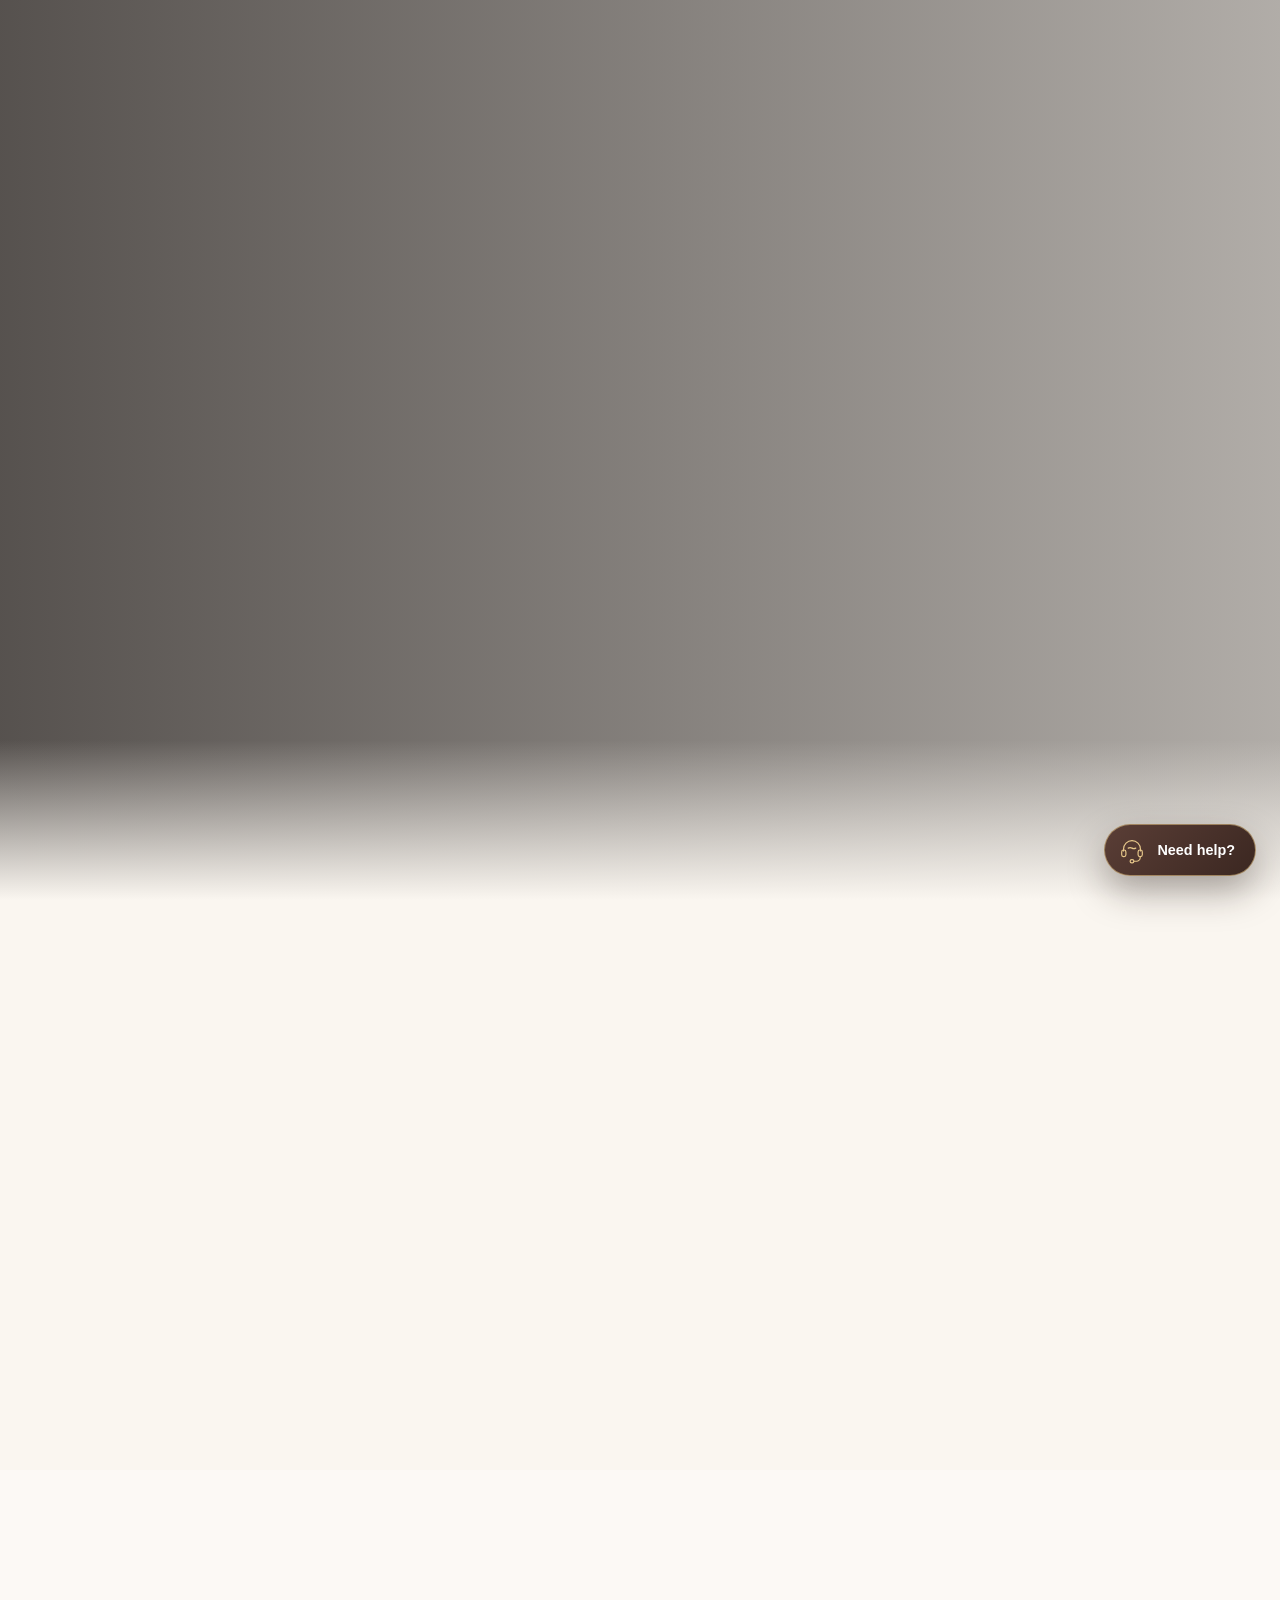
==== commit 251ce3f8: "up" ====
--- a/index.html
+++ b/index.html
@@ -2,9 +2,12 @@
 <html lang="en">
   <head>
     <meta charset="UTF-8" />
-    <meta name="viewport" content="width=device-width, initial-scale=1.0" />
-    <title>OASIS | Luxury Architectural Real Estate</title>
-    <link href="https://unpkg.com/aos@2.3.1/dist/aos.css" rel="stylesheet" />
+    <meta name="viewport" content="width=device-width, initial-scale=1.0, viewport-fit=cover" />
+    <meta name="theme-color" content="#3b2721" />
+    <meta name="description" content="OASIS offers private, architect-designed luxury villas for nightly stays across Bali, Indonesia." />
+    <title>OASIS | Luxury Private Villa Stays in Bali</title>
+    <link rel="icon" type="image/svg+xml" href="oasis-mark.svg" />
+    <link href="https://cdn.jsdelivr.net/npm/aos@2.3.1/dist/aos.css" rel="stylesheet" />
     <link rel="stylesheet" href="style.css" />
   </head>
   <body>
@@ -12,52 +15,59 @@
     <header class="site-header" data-aos="fade-down" data-aos-duration="900">
       <div class="container nav-wrap">
         <div class="brand serif">
-          <span class="brand-mark">O</span>
+          <img class="brand-mark" src="oasis-mark.svg" alt="" width="42" height="42" aria-hidden="true" />
           <span>OASIS</span>
         </div>
 
-        <nav class="nav-menu" aria-label="Main navigation">
-          <a href="#home">Home</a>
-          <a href="#discover">Discover</a>
-          <a href="#residences">Residences</a>
-          <a href="#insights">Insights</a>
-          <a href="#contact">Contact</a>
-        </nav>
-
-        <!-- Dynamic Auth Area: LOGIN or User Avatar + Logout -->
-        <div id="authNavContainer">
-          <a href="login.html" class="btn btn-primary nav-login-btn">LOGIN</a>
+        <!-- Mobile / tablet only: opens the menu panel -->
+        <button type="button" class="nav-toggle" id="navToggle" aria-label="Open menu" aria-expanded="false" aria-controls="navPanel">
+          <span></span>
+          <span></span>
+          <span></span>
+        </button>
+
+        <!-- display: contents on desktop, so the layout there is unchanged -->
+        <div class="nav-panel" id="navPanel">
+          <nav class="nav-menu" aria-label="Main navigation">
+            <a href="#home">Home</a>
+            <a href="#discover">Discover</a>
+            <a href="#residences">Residences</a>
+            <a href="#insights">Insights</a>
+            <a href="#contact">Contact</a>
+          </nav>
+
+          <!-- Dynamic Auth Area: LOGIN or member badge + logout -->
+          <div id="authNavContainer">
+            <a href="login.html" class="btn btn-primary nav-login-btn">LOGIN</a>
+          </div>
         </div>
       </div>
     </header>
 
     <main>
       <!-- Hero Section -->
-      <section class="hero" id="home" data-aos="fade-up" data-aos-duration="1000">
+      <section class="hero" id="home">
         <div class="container hero-inner">
           <div class="hero-copy" data-aos="fade-right" data-aos-delay="200" data-aos-duration="900">
             <span class="kicker">Private Collection</span>
-            <h1 class="serif">The UAE's Most Exclusive Doors, Unlocked</h1>
+            <h1 class="serif">Bali's Most Exclusive Doors, Unlocked</h1>
             <p>
-              Discover architecture-led residences shaped for refined living,
-              discreet access, and iconic waterfront locations across the UAE.
+              Stay in architecture-led private villas shaped for refined living,
+              discreet service, and iconic oceanfront locations across Bali.
             </p>
 
             <div class="cta-row">
-              <a href="#residences" class="btn btn-primary" id="btnExploreCatalog">Lihat Semua Katalog</a>
+              <a href="#residences" class="btn btn-primary" id="btnExploreCatalog">View Full Catalog</a>
               <a href="#book" class="btn btn-secondary" id="btnBookMeeting">Book a Meeting</a>
             </div>
           </div>
 
-          <div class="hero-visual" aria-label="Featured property preview" data-aos="zoom-in" data-aos-delay="300" data-aos-duration="1000">
-            <div class="floating-card">
-              <div class="floating-thumb"></div>
+          <div class="hero-visual" aria-label="Featured villa preview" data-aos="zoom-in" data-aos-delay="300" data-aos-duration="1000">
+            <!-- Filled from the catalog by main.js -->
+            <div class="floating-card" id="heroFeatureCard">
+              <div class="floating-thumb" id="heroFeatureThumb"></div>
               <div class="floating-content">
-                <div>
-                  <h3 class="serif">Al Saraya Villa</h3>
-                  <span>Dubai Marina</span>
-                </div>
-                <div class="price">AED 28.4M</div>
+                <h3 class="serif" id="heroFeatureTitle">Uluwatu Cliff Villa</h3>
               </div>
             </div>
           </div>
@@ -65,7 +75,7 @@
       </section>
 
       <!-- Discover Section -->
-      <section class="section" id="discover" data-aos="fade-up" data-aos-duration="1000">
+      <section class="section" id="discover">
         <div class="container">
           <div class="section-header" data-aos="fade-up" data-aos-delay="100">
             <h2 class="serif">Tailored to the Discerning</h2>
@@ -74,25 +84,25 @@
           <div class="feature-grid">
             <article class="feature-card" data-aos="fade-up" data-aos-delay="100">
               <div class="feature-icon">✦</div>
-              <h3 class="serif">Exceptional Sourcing</h3>
+              <h3 class="serif">Handpicked Villas</h3>
               <p>
-                We curate only the rarest homes and signature addresses that define lasting value.
+                We curate only the island's most exceptional private villas and signature addresses.
               </p>
             </article>
 
             <article class="feature-card" data-aos="fade-up" data-aos-delay="200">
               <div class="feature-icon">◌</div>
-              <h3 class="serif">Discreet Access</h3>
+              <h3 class="serif">Discreet Stays</h3>
               <p>
-                Gain access to off-market opportunities and private sales with confidence and privacy.
+                Enjoy private villas that are not listed on public booking sites, with complete privacy.
               </p>
             </article>
 
             <article class="feature-card" data-aos="fade-up" data-aos-delay="300">
               <div class="feature-icon">▣</div>
-              <h3 class="serif">Dedicated Advisory</h3>
+              <h3 class="serif">Dedicated Concierge</h3>
               <p>
-                Guided by senior advisors who understand architecture, lifestyle, and investment precision.
+                A personal villa specialist arranges transfers, private chefs, and every detail of your stay.
               </p>
             </article>
           </div>
@@ -100,24 +110,22 @@
       </section>
 
       <!-- Residences / Catalog Section -->
-      <section class="section estates" id="residences" data-aos="fade-up" data-aos-duration="1000">
+      <section class="section estates" id="residences">
         <div class="container">
           <div class="section-header" data-aos="fade-up" data-aos-delay="100">
             <h2 class="serif">Featured Estates</h2>
             <p id="catalogSubtitle" class="section-sub">
-              Koleksi hunian eksklusif dengan arsitektur berkelas dunia.
+              An exclusive collection of private villas, available by the night.
             </p>
           </div>
 
-          <!-- Grid Katalog Properti (Rendered by main.js) -->
-          <div class="estate-grid" id="estateCatalogGrid">
-            <!-- Dynamic items from main.js -->
-          </div>
+          <!-- Property catalog grid (rendered by main.js) -->
+          <div class="estate-grid" id="estateCatalogGrid"></div>
         </div>
       </section>
 
       <!-- Featured Banner / Viewing Section -->
-      <section class="featured-banner" id="insights" data-aos="fade-up" data-aos-duration="1000">
+      <section class="featured-banner" id="insights">
         <div class="container">
           <div class="banner-box" data-aos="zoom-in" data-aos-delay="150">
             <div class="banner-overlay">
@@ -125,21 +133,44 @@
               <p>
                 Contemporary homes designed to feel serene, elevated, and unmistakably personal—crafted for those who value quiet luxury.
               </p>
-              <a href="#contact" class="btn btn-primary" id="btnScheduleViewing">Schedule a Viewing</a>
-            </div>
+              <div class="cta-row">
+                <a href="#contact" class="btn btn-primary" id="btnScheduleViewing">Schedule a Viewing</a>
+                <a href="#reserve" class="btn btn-secondary" id="btnBannerReserve" data-open-reserve="">Book Your Stay</a>
+              </div>
+            </div>
+          </div>
+        </div>
+      </section>
+
+      <!-- Guest Testimonials: published reviews from OasisDB (members can add their own).
+           The three starter reviews in db.js are SAMPLE CONTENT: replace or hide them before going live. -->
+      <section class="testimonials" id="testimonials" aria-labelledby="testimonialsTitle">
+        <div class="container">
+          <div class="section-header" data-aos="fade-up" data-aos-delay="100">
+            <span class="section-kicker">Guest Stories</span>
+            <h2 class="serif" id="testimonialsTitle">What Our Guests Say</h2>
+            <p class="section-sub">Stays remembered long after check-out.</p>
+            <button type="button" class="btn btn-primary testimonial-cta" id="btnShareStay">Share Your Stay</button>
+          </div>
+
+          <!-- Rendered by main.js -->
+          <div class="testimonial-grid" id="testimonialGrid"></div>
+
+          <div class="testimonial-more">
+            <button type="button" class="btn btn-secondary-dark" id="btnShowAllReviews" hidden>Show all reviews</button>
           </div>
         </div>
       </section>
     </main>
 
     <!-- Site Footer -->
-    <footer class="site-footer" id="contact" data-aos="fade-up" data-aos-duration="1000">
+    <footer class="site-footer" id="contact">
       <div class="container">
         <div class="footer-grid">
           <div data-aos="fade-up" data-aos-delay="100">
             <div class="footer-brand serif">OASIS</div>
             <p>
-              Curating exceptional architectural homes for buyers who value privacy, beauty, and enduring value.
+              Private, architect-designed villas across Bali for guests who value privacy, beauty, and exceptional service.
             </p>
           </div>
 
@@ -156,200 +187,435 @@
             <h4>Company</h4>
             <ul>
               <li><a href="#insights">Insights</a></li>
+              <li><a href="#testimonials">Guest Reviews</a></li>
               <li><a href="#contact">Contact</a></li>
-              <li><a href="#residences">Advisory</a></li>
+              <li><a href="#residences">Villas</a></li>
             </ul>
           </div>
 
           <div data-aos="fade-up" data-aos-delay="250">
             <h4>Contact</h4>
             <ul>
-              <li>hello@oasisliving.ae</li>
-              <li>+971 4 555 2201</li>
-              <li>Dubai, UAE</li>
+              <li><a href="mailto:oasis@gmail.com">oasis@gmail.com</a></li>
+              <li><a href="tel:+6282179808686">+62 821-7980-8686</a></li>
+              <li><a href="https://wa.me/6282179808686?text=Hello%20OASIS%2C%20I%20would%20like%20to%20ask%20about%20your%20villas." target="_blank" rel="noopener">WhatsApp: +62 821-7980-8686</a></li>
+              <li>Bali, Indonesia</li>
+              <li class="footer-clock">Bali time: <strong id="baliClock">--:-- WITA</strong></li>
             </ul>
           </div>
         </div>
 
         <div class="footer-bottom" data-aos="fade-up" data-aos-delay="300">
           <span>© 2026 OASIS</span>
-          <span>Private property advisory</span>
+          <span>Private villa stays &bull; Bali, Indonesia</span>
         </div>
       </div>
     </footer>
 
-    <!-- ================= MODALS SECTION ================= -->
-
-    <!-- Modal 1: Book a Meeting -->
+    <!-- Mobile quick-action bar (phones only; hidden on larger screens) -->
+    <nav class="mobile-quickbar" id="mobileQuickbar" aria-label="Quick actions">
+      <a href="#residences" class="quickbar-item" data-quick="villas">
+        <svg viewBox="0 0 24 24" aria-hidden="true"><path d="M3 11.5 12 4l9 7.5"/><path d="M5.5 10v10h13V10"/><path d="M10 20v-5h4v5"/></svg>
+        <span>Villas</span>
+      </a>
+      <button type="button" class="quickbar-item" data-quick="meeting">
+        <svg viewBox="0 0 24 24" aria-hidden="true"><rect x="3.5" y="5" width="17" height="15" rx="2"/><path d="M3.5 10h17M8 3v4M16 3v4"/></svg>
+        <span>Meeting</span>
+      </button>
+      <button type="button" class="quickbar-item" data-quick="viewing">
+        <svg viewBox="0 0 24 24" aria-hidden="true"><path d="M2.5 12S6 5.5 12 5.5 21.5 12 21.5 12 18 18.5 12 18.5 2.5 12 2.5 12Z"/><circle cx="12" cy="12" r="3"/></svg>
+        <span>Viewing</span>
+      </button>
+      <a href="#testimonials" class="quickbar-item" data-quick="reviews">
+        <svg viewBox="0 0 24 24" aria-hidden="true"><path d="m12 3.8 2.5 5.1 5.6.8-4 3.9.9 5.6-5-2.6-5 2.6.9-5.6-4-3.9 5.6-.8Z"/></svg>
+        <span>Reviews</span>
+      </a>
+      <button type="button" class="quickbar-item" data-quick="account">
+        <svg viewBox="0 0 24 24" aria-hidden="true"><circle cx="12" cy="8.5" r="3.8"/><path d="M4.5 20c1.2-3.6 4-5.5 7.5-5.5s6.3 1.9 7.5 5.5"/></svg>
+        <span id="quickbarAccountLabel">Log In</span>
+        <span class="quickbar-badge" id="quickbarTicketCount" hidden>0</span>
+      </button>
+    </nav>
+
+    <!-- Concierge (customer service): always-visible help button + FAQ panel about OASIS and this site -->
+    <button type="button" class="cs-fab" id="csFab" aria-expanded="false" aria-controls="csPanel" aria-label="Need help? Open OASIS Concierge">
+      <img class="cs-logo" src="oasis-cs.svg" alt="" width="30" height="30" />
+      <span class="cs-fab-label">Need help?</span>
+    </button>
+
+    <section class="cs-panel" id="csPanel" role="dialog" aria-labelledby="csTitle" tabindex="-1" hidden>
+      <header class="cs-panel-head">
+        <span class="cs-panel-logo"><img src="oasis-cs.svg" alt="" width="34" height="34" /></span>
+        <div>
+          <h2 class="serif cs-panel-title" id="csTitle">OASIS Concierge</h2>
+          <p>Questions about our villas, booking or this website? Start here.</p>
+        </div>
+        <button type="button" class="cs-close" id="csClose" aria-label="Close concierge">&times;</button>
+      </header>
+
+      <div class="cs-panel-body">
+        <div class="cs-actions">
+          <button type="button" class="btn btn-primary btn-sm" id="csBookStay">Book Your Stay</button>
+          <a class="btn btn-whatsapp btn-sm" id="csAskWhatsApp" href="#" target="_blank" rel="noopener">
+            <svg class="wa-icon" viewBox="0 0 24 24" aria-hidden="true"><use href="#waGlyph" /></svg>
+            Chat with Us
+          </a>
+        </div>
+
+        <h3 class="cs-faq-heading">Frequently asked</h3>
+        <div class="cs-faq">
+          <details name="csFaq">
+            <summary>What is OASIS?</summary>
+            <p>OASIS is a private collection of luxury villas in Bali, rented by the night: <span id="csVillaSummary">architect-designed villas across the island</span>, each with a dedicated concierge. We rent villas; we don't sell them.</p>
+          </details>
+          <details name="csFaq">
+            <summary>How do I book a stay?</summary>
+            <p>Press <strong>Book</strong> on any villa (or <strong>Book Your Stay</strong> above), choose your dates and guests, then <strong>Continue to WhatsApp</strong>. Your request opens in WhatsApp ready to send, and our team replies to confirm availability and the final rate.</p>
+          </details>
+          <details name="csFaq">
+            <summary>How much does a night cost?</summary>
+            <p><span id="csRateRange">Each villa card shows its nightly rate.</span> The booking form shows an estimated total for your dates.</p>
+          </details>
+          <details name="csFaq">
+            <summary>Do I pay on the website?</summary>
+            <p>No. Nothing is charged online. Once your stay is confirmed on WhatsApp, our team arranges payment with you directly.</p>
+          </details>
+          <details name="csFaq">
+            <summary>Do I need an account?</summary>
+            <p>Not to browse or book a stay. A free member account adds full villa details, meetings with a villa specialist, private villa viewings, e-tickets and reviews. <a href="register.html">Create an account</a></p>
+          </details>
+          <details name="csFaq">
+            <summary>What are meetings and viewings?</summary>
+            <p>A <strong>meeting</strong> is a private consultation with a villa specialist, in Seminyak or online, to plan your stay. A <strong>viewing</strong> is a private visit to a villa with a chauffeur. Members book both here and receive an e-ticket.</p>
+          </details>
+          <details name="csFaq">
+            <summary>Which time zone do you use?</summary>
+            <p>Bali time (WITA, UTC+8) everywhere on the site, whatever time zone you are in.</p>
+          </details>
+          <details name="csFaq">
+            <summary>How can I reach you?</summary>
+            <p>WhatsApp or call <a class="text-nowrap" href="tel:+6282179808686">+62 821-7980-8686</a>, or email <a href="mailto:oasis@gmail.com">oasis@gmail.com</a>.</p>
+          </details>
+        </div>
+      </div>
+    </section>
+
+    <!-- Shared icon: WhatsApp glyph, used as <use href="#waGlyph"> -->
+    <svg width="0" height="0" style="position: absolute" aria-hidden="true" focusable="false">
+      <symbol id="waGlyph" viewBox="0 0 24 24">
+        <path fill="currentColor" d="M17.47 14.38c-.3-.15-1.76-.87-2.03-.97-.27-.1-.47-.15-.67.15-.2.3-.77.97-.94 1.16-.17.2-.35.22-.64.08-.3-.15-1.26-.46-2.39-1.48-.88-.79-1.48-1.76-1.65-2.06-.17-.3-.02-.46.13-.6.13-.14.3-.35.45-.52.15-.18.2-.3.3-.5.1-.2.05-.37-.03-.52-.07-.15-.67-1.61-.92-2.2-.24-.59-.49-.5-.67-.51h-.57c-.2 0-.52.07-.79.37-.27.3-1.04 1.02-1.04 2.48s1.07 2.88 1.21 3.07c.15.2 2.1 3.2 5.08 4.49.71.31 1.26.49 1.7.63.71.22 1.36.19 1.87.12.57-.09 1.76-.72 2-1.41.25-.7.25-1.29.18-1.42-.08-.12-.28-.2-.57-.35M12.05 21.78h-.01a9.87 9.87 0 0 1-5.03-1.38l-.36-.21-3.74.98 1-3.65-.24-.37a9.86 9.86 0 0 1-1.51-5.26c0-5.45 4.44-9.88 9.89-9.88 2.64 0 5.12 1.03 6.99 2.9a9.82 9.82 0 0 1 2.89 6.99c0 5.45-4.44 9.88-9.88 9.88m8.41-18.3A11.81 11.81 0 0 0 12.05 0C5.5 0 .16 5.34.16 11.89c0 2.1.55 4.14 1.59 5.95L.06 24l6.3-1.65a11.88 11.88 0 0 0 5.68 1.45h.01c6.55 0 11.89-5.34 11.89-11.89a11.82 11.82 0 0 0-3.48-8.41Z" />
+      </symbol>
+    </svg>
+
+    <!-- ================= MODALS ================= -->
+
+    <!-- Modal: Book Your Stay (request sent on WhatsApp) -->
+    <div class="modal-overlay" id="reserveModal">
+      <div class="modal-dialog">
+        <button class="modal-close" aria-label="Close modal">&times;</button>
+        <div class="modal-header">
+          <span class="modal-kicker">Villa Reservation</span>
+          <h3 class="serif modal-title">Book Your Stay</h3>
+          <p class="modal-desc">Choose your villa and dates. We write the request for you and open WhatsApp, ready to send to our reservations team at <strong class="text-nowrap">+62 821-7980-8686</strong>.</p>
+        </div>
+        <form id="formReserve" class="modal-form" novalidate>
+          <p class="form-error" id="rsError" role="alert" hidden></p>
+          <div class="form-group">
+            <label for="rsVilla">Villa</label>
+            <select id="rsVilla" required>
+              <!-- Populated by main.js -->
+            </select>
+          </div>
+          <div class="form-row">
+            <div class="form-group">
+              <label for="rsCheckIn">Check-in</label>
+              <input type="date" id="rsCheckIn" required />
+            </div>
+            <div class="form-group">
+              <label for="rsCheckOut">Check-out</label>
+              <input type="date" id="rsCheckOut" required />
+            </div>
+          </div>
+          <div class="form-row">
+            <div class="form-group">
+              <label for="rsGuests">Guests</label>
+              <input type="number" id="rsGuests" min="1" max="30" step="1" value="2" required />
+            </div>
+            <div class="form-group">
+              <label for="rsName">Full Name</label>
+              <input type="text" id="rsName" required maxlength="100" autocomplete="name" placeholder="Your name" />
+            </div>
+          </div>
+          <div class="form-group">
+            <label for="rsNote">Special Requests <span class="label-optional">(optional)</span></label>
+            <textarea id="rsNote" class="textarea-short" rows="2" maxlength="300" placeholder="e.g. airport pickup, private chef, a celebration"></textarea>
+          </div>
+          <div class="reserve-summary" id="rsSummary" aria-live="polite"></div>
+          <button type="submit" class="btn btn-whatsapp btn-block">
+            <svg class="wa-icon" viewBox="0 0 24 24" aria-hidden="true"><use href="#waGlyph" /></svg>
+            Continue to WhatsApp
+          </button>
+          <small class="form-hint text-center">Nothing is charged online. Our team confirms availability and the final rate with you on WhatsApp.</small>
+        </form>
+      </div>
+    </div>
+
+    <!-- Modal: WhatsApp reservation message ready -->
+    <div class="modal-overlay" id="reserveReadyModal">
+      <div class="modal-dialog">
+        <button class="modal-close" aria-label="Close modal">&times;</button>
+        <div class="booking-success-header text-center">
+          <div class="theme-success-badge whatsapp-badge">
+            <svg class="wa-icon" viewBox="0 0 24 24" aria-hidden="true"><use href="#waGlyph" /></svg>
+          </div>
+          <span class="modal-kicker">WhatsApp Reservation</span>
+          <h3 class="serif modal-title">Your Request Is Ready</h3>
+          <p class="modal-desc">
+            We opened WhatsApp with the message below. Press <strong>Send</strong> there to reach our reservations team at <span class="text-nowrap">+62 821-7980-8686</span>. If WhatsApp did not open, use the button below.
+          </p>
+        </div>
+        <pre class="wa-preview" id="rsPreview"></pre>
+        <div class="booking-success-actions">
+          <a href="#" id="rsOpenWhatsApp" class="btn btn-whatsapp" target="_blank" rel="noopener">
+            <svg class="wa-icon" viewBox="0 0 24 24" aria-hidden="true"><use href="#waGlyph" /></svg>
+            Open WhatsApp
+          </a>
+          <button type="button" class="btn btn-ghost modal-close-trigger">
+            Close
+          </button>
+        </div>
+      </div>
+    </div>
+
+    <!-- Modal: Share Your Stay (member review) -->
+    <div class="modal-overlay" id="reviewModal">
+      <div class="modal-dialog">
+        <button class="modal-close" aria-label="Close modal">&times;</button>
+        <div class="modal-header">
+          <span class="modal-kicker">Guest Stories</span>
+          <h3 class="serif modal-title">Share Your Stay</h3>
+          <p class="modal-desc">Tell future guests about your villa. Your review appears on the website straight away.</p>
+        </div>
+        <form id="formReview" class="modal-form" novalidate>
+          <p class="form-error" id="rvError" role="alert" hidden></p>
+          <div class="form-group">
+            <span class="form-label" id="rvRatingLabel">Your Rating</span>
+            <!-- data-show (set by main.js) = how many stars are lit -->
+            <div class="star-input" id="rvStars" role="radiogroup" aria-labelledby="rvRatingLabel" data-show="5">
+              <input type="radio" id="rvRating1" name="rvRating" value="1" /><label for="rvRating1" title="1 star — Poor">★<span class="sr-only">1 star</span></label>
+              <input type="radio" id="rvRating2" name="rvRating" value="2" /><label for="rvRating2" title="2 stars — Fair">★<span class="sr-only">2 stars</span></label>
+              <input type="radio" id="rvRating3" name="rvRating" value="3" /><label for="rvRating3" title="3 stars — Good">★<span class="sr-only">3 stars</span></label>
+              <input type="radio" id="rvRating4" name="rvRating" value="4" /><label for="rvRating4" title="4 stars — Very good">★<span class="sr-only">4 stars</span></label>
+              <input type="radio" id="rvRating5" name="rvRating" value="5" checked /><label for="rvRating5" title="5 stars — Exceptional">★<span class="sr-only">5 stars</span></label>
+              <span class="star-input-text" id="rvStarsText" aria-hidden="true">Exceptional</span>
+            </div>
+          </div>
+          <div class="form-row">
+            <div class="form-group">
+              <label for="rvVilla">Villa You Stayed In</label>
+              <select id="rvVilla" required>
+                <!-- Populated by main.js -->
+              </select>
+            </div>
+            <div class="form-group">
+              <label for="rvNights">Nights</label>
+              <input type="number" id="rvNights" min="1" max="365" step="1" required placeholder="e.g. 3" />
+            </div>
+          </div>
+          <div class="form-group">
+            <label for="rvText">Your Review</label>
+            <textarea id="rvText" rows="4" minlength="20" maxlength="500" required placeholder="What made your stay special?"></textarea>
+            <small class="form-hint" id="rvTextCount">0 / 500 characters (minimum 20)</small>
+          </div>
+          <div class="form-row">
+            <div class="form-group">
+              <label for="rvName">Name to Show</label>
+              <input type="text" id="rvName" maxlength="40" required placeholder="e.g. Ayu S." />
+            </div>
+            <div class="form-group">
+              <label for="rvCity">City / Country <span class="label-optional">(optional)</span></label>
+              <input type="text" id="rvCity" maxlength="60" placeholder="e.g. Jakarta, Indonesia" />
+            </div>
+          </div>
+          <button type="submit" class="btn btn-primary btn-block">Publish Review</button>
+        </form>
+      </div>
+    </div>
+
+    <!-- Modal: Book a Meeting -->
     <div class="modal-overlay" id="bookMeetingModal">
       <div class="modal-dialog">
         <button class="modal-close" aria-label="Close modal">&times;</button>
         <div class="modal-header">
           <span class="modal-kicker">Private Consultation</span>
-          <h3 class="serif modal-title">Book an Advisory Meeting</h3>
-          <p class="modal-desc">Jadwalkan sesi konsultasi tatap muka atau daring bersama Senior Real Estate Advisor kami.</p>
+          <h3 class="serif modal-title">Book a Meeting</h3>
+          <p class="modal-desc">Plan your stay in person or online with one of our Senior Villa Specialists. All times are Bali time (WITA, UTC+8).</p>
         </div>
         <form id="formBookMeeting" class="modal-form">
+          <p class="form-error" id="bmError" role="alert" hidden></p>
           <div class="form-group">
-            <label>Nama Lengkap</label>
-            <input type="text" id="bmName" required placeholder="Nama Anda" />
+            <label for="bmName">Full Name</label>
+            <input type="text" id="bmName" required maxlength="100" autocomplete="name" placeholder="Your name" />
           </div>
           <div class="form-group">
-            <label>Alamat E-mail</label>
-            <input type="email" id="bmEmail" required placeholder="nama@domain.com" />
+            <label for="bmEmail">Email Address</label>
+            <input type="email" id="bmEmail" required maxlength="254" autocomplete="email" placeholder="name@domain.com" />
           </div>
           <div class="form-row">
             <div class="form-group">
-              <label>Tanggal Pertemuan</label>
+              <label for="bmDate">Meeting Date</label>
               <input type="date" id="bmDate" required />
             </div>
             <div class="form-group">
-              <label>Waktu</label>
+              <label for="bmTime">Time (WITA)</label>
               <select id="bmTime" required>
-                <option value="10:00 - 11:30 GST">10:00 - 11:30 GST</option>
-                <option value="14:00 - 15:30 GST">14:00 - 15:30 GST</option>
-                <option value="16:30 - 18:00 GST">16:30 - 18:00 GST</option>
-                <option value="20:00 - 21:00 GST">20:00 - 21:00 GST</option>
+                <option value="10:00 – 11:30 WITA">10:00 – 11:30 WITA</option>
+                <option value="14:00 – 15:30 WITA">14:00 – 15:30 WITA</option>
+                <option value="16:30 – 18:00 WITA">16:30 – 18:00 WITA</option>
+                <option value="20:00 – 21:00 WITA">20:00 – 21:00 WITA</option>
               </select>
             </div>
           </div>
           <div class="form-group">
-            <label>Fokus Topik Konsultasi</label>
+            <label for="bmTopic">Consultation Focus</label>
             <select id="bmTopic">
-              <option value="Private Waterfront Acquisitions">Private Waterfront Acquisitions</option>
-              <option value="Signature Penthouses Portfolio">Signature Penthouses Portfolio</option>
-              <option value="High-Yield Prime Real Estate Investment">High-Yield Prime Real Estate Investment</option>
-              <option value="Off-Market VIP Transactions">Off-Market VIP Transactions</option>
+              <option value="Private Villa Stay">Private Villa Stay</option>
+              <option value="Long Stay &amp; Monthly Rental">Long Stay &amp; Monthly Rental</option>
+              <option value="Wedding &amp; Private Event">Wedding &amp; Private Event</option>
+              <option value="Group &amp; Corporate Retreat">Group &amp; Corporate Retreat</option>
             </select>
           </div>
-          <button type="submit" class="btn btn-primary btn-block">Konfirmasi Janji Temu</button>
+          <button type="submit" class="btn btn-primary btn-block">Confirm Appointment</button>
         </form>
       </div>
     </div>
 
-    <!-- Modal 2: Schedule a Viewing -->
+    <!-- Modal: Schedule a Viewing -->
     <div class="modal-overlay" id="scheduleViewingModal">
       <div class="modal-dialog">
         <button class="modal-close" aria-label="Close modal">&times;</button>
         <div class="modal-header">
           <span class="modal-kicker">Exclusive Site Visit</span>
           <h3 class="serif modal-title">Schedule a Viewing</h3>
-          <p class="modal-desc">Nikmati pengalaman kunjungan pribadi ke mahakarya arsitektur pilihan Anda dengan private chauffeur.</p>
+          <p class="modal-desc">Enjoy a private visit to the architectural masterpiece of your choice, with a private chauffeur. All sessions are Bali time (WITA, UTC+8).</p>
         </div>
         <form id="formScheduleViewing" class="modal-form">
+          <p class="form-error" id="svError" role="alert" hidden></p>
           <div class="form-group">
-            <label>Pilih Unit Properti</label>
+            <label for="svEstate">Select Villa</label>
             <select id="svEstate" required>
               <!-- Populated by main.js -->
             </select>
           </div>
           <div class="form-row">
             <div class="form-group">
-              <label>Nama Pemohon</label>
-              <input type="text" id="svName" required placeholder="Nama Anda" />
-            </div>
-            <div class="form-group">
-              <label>E-mail Kontak</label>
-              <input type="email" id="svEmail" required placeholder="nama@domain.com" />
+              <label for="svName">Your Name</label>
+              <input type="text" id="svName" required maxlength="100" autocomplete="name" placeholder="Your name" />
+            </div>
+            <div class="form-group">
+              <label for="svEmail">Contact Email</label>
+              <input type="email" id="svEmail" required maxlength="254" autocomplete="email" placeholder="name@domain.com" />
             </div>
           </div>
           <div class="form-row">
             <div class="form-group">
-              <label>Rencana Tanggal Survei</label>
+              <label for="svDate">Viewing Date</label>
               <input type="date" id="svDate" required />
             </div>
             <div class="form-group">
-              <label>Sesi Waktu Kunjungan</label>
+              <label for="svTimeSlot">Session (WITA)</label>
               <select id="svTimeSlot" required>
-                <option value="Sesi Pagi (09:30 - 11:30)">Sesi Pagi (09:30 - 11:30)</option>
-                <option value="Sesi Siang (13:30 - 15:30)">Sesi Siang (13:30 - 15:30)</option>
-                <option value="Sesi Sunset Golden Hour (16:30 - 18:30)">Sesi Sunset Golden Hour (16:30 - 18:30)</option>
+                <option value="Morning (09:30 – 11:30 WITA)">Morning (09:30 – 11:30 WITA)</option>
+                <option value="Afternoon (13:30 – 15:30 WITA)">Afternoon (13:30 – 15:30 WITA)</option>
+                <option value="Sunset Golden Hour (16:30 – 18:30 WITA)">Sunset Golden Hour (16:30 – 18:30 WITA)</option>
               </select>
             </div>
           </div>
           <div class="form-group">
-            <label>Jumlah Tamu yang Hadir</label>
+            <label for="svGuests">Number of Guests</label>
             <select id="svGuests">
-              <option value="1-2 Orang">1 - 2 Orang</option>
-              <option value="3-4 Orang">3 - 4 Orang</option>
-              <option value="Keluarga Besar (> 4 Orang)">Keluarga Besar (> 4 Orang)</option>
+              <option value="1–2 Guests">1 – 2 Guests</option>
+              <option value="3–4 Guests">3 – 4 Guests</option>
+              <option value="Large Family (4+ Guests)">Large Family (4+ Guests)</option>
             </select>
           </div>
-          <button type="submit" class="btn btn-primary btn-block">Jadwalkan Kunjungan Privat</button>
+          <button type="submit" class="btn btn-primary btn-block">Schedule Private Viewing</button>
         </form>
       </div>
     </div>
 
-    <!-- Modal 3: Detail Spesifikasi Product (Kamar, Kamar Mandi, Fasilitas) -->
+    <!-- Modal: Property Detail (bedrooms, bathrooms, facilities) -->
     <div class="modal-overlay" id="propertyDetailModal">
       <div class="modal-dialog modal-dialog-lg">
         <button class="modal-close" aria-label="Close modal">&times;</button>
-        
+
         <div class="pd-hero-banner" id="pdImage">
           <div class="pd-banner-overlay">
             <div class="pd-badges">
               <span id="pdBestSellerBadge" class="badge-best-seller">★ BEST SELLER</span>
-              <span id="pdTag" class="estate-tag tag-gold">Waterfront</span>
-            </div>
-            <h3 class="serif pd-title" id="pdTitle">Palm Crest Villa</h3>
+              <span id="pdTag" class="estate-tag tag-gold">Oceanfront</span>
+            </div>
+            <h3 class="serif pd-title" id="pdTitle">-</h3>
             <div class="pd-meta-row">
-              <span class="pd-location" id="pdLocation">Palm Jumeirah</span>
-              <span class="pd-price" id="pdPrice">AED 42.5M</span>
+              <span class="pd-location" id="pdLocation">-</span>
+              <div class="pd-price-stack">
+                <span class="pd-price" id="pdPrice">-</span>
+                <span class="pd-rate" id="pdRate">-</span>
+              </div>
             </div>
           </div>
         </div>
 
         <div class="pd-body">
-          <p class="pd-description" id="pdDescription">
-            Deskripsi properti...
-          </p>
-
-          <!-- Spesifikasi Utama (Kamar, Kamar Mandi, dsb) -->
+          <p class="pd-description" id="pdDescription">-</p>
+
+          <!-- Unit specifications -->
           <div class="pd-specs-section">
-            <h4 class="pd-section-heading">Spesifikasi Unit</h4>
+            <h4 class="pd-section-heading">Unit Specifications</h4>
             <div class="pd-specs-grid">
               <div class="pd-spec-box">
                 <span class="pd-spec-icon">🛏️</span>
-                <span class="pd-spec-label">Kamar Tidur</span>
+                <span class="pd-spec-label">Bedrooms</span>
                 <strong class="pd-spec-value" id="pdBedrooms">-</strong>
               </div>
               <div class="pd-spec-box">
                 <span class="pd-spec-icon">🚿</span>
-                <span class="pd-spec-label">Kamar Mandi</span>
+                <span class="pd-spec-label">Bathrooms</span>
                 <strong class="pd-spec-value" id="pdBathrooms">-</strong>
               </div>
               <div class="pd-spec-box">
                 <span class="pd-spec-icon">📐</span>
-                <span class="pd-spec-label">Luas Bangunan</span>
+                <span class="pd-spec-label">Building Area</span>
                 <strong class="pd-spec-value" id="pdArea">-</strong>
               </div>
               <div class="pd-spec-box">
                 <span class="pd-spec-icon">🚗</span>
-                <span class="pd-spec-label">Kapasitas Garasi</span>
+                <span class="pd-spec-label">Garage</span>
                 <strong class="pd-spec-value" id="pdGarage">-</strong>
               </div>
             </div>
           </div>
 
-          <!-- Fasilitas & Kemewahan -->
+          <!-- Facilities -->
           <div class="pd-facilities-section">
-            <h4 class="pd-section-heading">Fasilitas Eksklusif & Keunggulan</h4>
-            <ul class="pd-facilities-list" id="pdFacilitiesList">
-              <!-- Rendered dynamically -->
-            </ul>
-          </div>
-        </div>
-
-        <!-- Action Footer Tetap (Tidak Terpotong) -->
+            <h4 class="pd-section-heading">Exclusive Facilities &amp; Highlights</h4>
+            <ul class="pd-facilities-list" id="pdFacilitiesList"></ul>
+          </div>
+        </div>
+
+        <!-- Fixed action footer -->
         <div class="pd-actions">
-          <button type="button" id="btnScheduleFromDetail" class="btn btn-primary btn-block">
-            Jadwalkan Kunjungan untuk Properti Ini
+          <button type="button" id="btnScheduleFromDetail" class="btn btn-secondary-dark">
+            Schedule a Viewing
           </button>
-        </div>
-      </div>
-    </div>
-
-    <!-- Modal: Pop-up Notifikasi Book Meeting Berhasil & E-Ticket Resmi OASIS -->
+          <button type="button" id="btnReserveFromDetail" class="btn btn-primary">
+            Book This Villa
+          </button>
+        </div>
+      </div>
+    </div>
+
+    <!-- Modal: Meeting booked + official OASIS e-ticket -->
     <div class="modal-overlay" id="bookingSuccessModal">
       <div class="modal-dialog modal-dialog-ticket">
         <button class="modal-close" aria-label="Close modal">&times;</button>
@@ -357,26 +623,26 @@
           <div class="theme-success-badge">
             <span class="theme-badge-mark">O</span>
           </div>
-          <span class="modal-kicker">Konfirmasi Resmi OASIS</span>
-          <h3 class="serif modal-title">Jadwal Meeting Berhasil Dibuat</h3>
+          <span class="modal-kicker">Official OASIS Confirmation</span>
+          <h3 class="serif modal-title">Your Meeting Is Confirmed</h3>
           <p class="modal-desc">
-            E-Ticket konsultasi privat Anda telah aktif dan terdaftar. Konfirmasi resmi telah dikirim ke <strong id="bsSentEmail">klien@domain.com</strong>.
+            Your private consultation e-ticket is now active. A confirmation has been sent to <strong id="bsSentEmail">client@domain.com</strong>.
           </p>
         </div>
 
-        <!-- OASIS Luxury Advisory E-Ticket -->
+        <!-- OASIS consultation e-ticket -->
         <div class="oasis-eticket" id="oasisETicket">
           <div class="eticket-top">
             <div class="eticket-brand">
               <span class="eticket-logo serif">O</span>
               <div>
-                <div class="eticket-brand-title serif">OASIS REAL ESTATE</div>
-                <div class="eticket-brand-sub">PRIVATE ADVISORY &bull; VIP PASS</div>
+                <div class="eticket-brand-title serif">OASIS VILLAS</div>
+                <div class="eticket-brand-sub">PRIVATE CONSULTATION &bull; VIP PASS</div>
               </div>
             </div>
             <div class="eticket-pass-meta">
               <span class="eticket-pass-tag">CONFIRMED</span>
-              <div class="eticket-ref-code" id="etRefNo">OASIS-TKT-84920</div>
+              <div class="eticket-ref-code" id="etRefNo">OASIS-MTG-00000</div>
             </div>
           </div>
 
@@ -389,91 +655,94 @@
           <div class="eticket-body">
             <div class="eticket-grid">
               <div class="eticket-col">
-                <span class="eticket-field-label">NAMA KLIEN</span>
+                <span class="eticket-field-label">CLIENT NAME</span>
                 <strong class="eticket-field-val" id="etClientName">-</strong>
               </div>
               <div class="eticket-col">
-                <span class="eticket-field-label">EMAIL KONFIRMASI</span>
+                <span class="eticket-field-label">CONFIRMATION EMAIL</span>
                 <span class="eticket-field-val" id="etEmail">-</span>
               </div>
               <div class="eticket-col">
-                <span class="eticket-field-label">TANGGAL KONSULTASI</span>
+                <span class="eticket-field-label">CONSULTATION DATE</span>
                 <strong class="eticket-field-val highlight" id="etDate">-</strong>
               </div>
               <div class="eticket-col">
-                <span class="eticket-field-label">WAKTU PERTEMUAN</span>
+                <span class="eticket-field-label">MEETING TIME (BALI)</span>
                 <strong class="eticket-field-val highlight" id="etTime">-</strong>
               </div>
               <div class="eticket-col eticket-col-full">
-                <span class="eticket-field-label">FOKUS TOPIK ADVISORY</span>
+                <span class="eticket-field-label">CONSULTATION FOCUS</span>
                 <span class="eticket-field-val" id="etTopic">-</span>
               </div>
               <div class="eticket-col eticket-col-full">
-                <span class="eticket-field-label">SENIOR ADVISOR & LOKASI</span>
-                <span class="eticket-field-val">Alexander Wright (Senior Partner) &bull; Private VIP Suite DIFC Dubai / Online VIP Room</span>
-              </div>
-            </div>
-
-            <!-- Barcode & Stamp Section -->
+                <span class="eticket-field-label">VILLA SPECIALIST &amp; VENUE</span>
+                <span class="eticket-field-val">Alexander Wright (Senior Villa Specialist) &bull; Private VIP Lounge, Seminyak, Bali / Online VIP Room</span>
+              </div>
+            </div>
+
+            <!-- Barcode & seal -->
             <div class="eticket-barcode-row">
               <div class="barcode-block">
                 <div class="barcode-graphic"></div>
-                <span class="barcode-text" id="etBarcodeNum">OASIS-84920-VERIFIED-PASS</span>
+                <span class="barcode-text" id="etBarcodeNum">OASIS-VERIFIED-PASS</span>
               </div>
               <div class="eticket-seal">
                 <div class="seal-inner">
                   <span>OFFICIAL</span>
                   <strong>OASIS</strong>
-                  <small>ADVISORY</small>
+                  <small>VILLAS</small>
                 </div>
               </div>
             </div>
           </div>
         </div>
 
-        <!-- Tombol Aksi Pop-up Sesuai Tema -->
         <div class="booking-success-actions">
           <div class="ticket-action-row">
             <button type="button" id="btnPrintTicket" class="btn btn-secondary-dark">
-              Cetak / Simpan E-Ticket
+              Print / Save E-Ticket
             </button>
             <button type="button" id="btnViewEmailConfirmation" class="btn btn-primary">
-              Buka Surat Email
+              Open Confirmation Email
             </button>
           </div>
+          <a href="#" id="btnWhatsAppMeeting" class="btn btn-whatsapp" target="_blank" rel="noopener">
+            <svg class="wa-icon" viewBox="0 0 24 24" aria-hidden="true"><use href="#waGlyph" /></svg>
+            Confirm on WhatsApp
+          </a>
           <button type="button" class="btn btn-ghost modal-close-trigger">
-            Tutup
+            Close
           </button>
         </div>
       </div>
     </div>
 
-    <!-- Modal 6: Pratinjau Surat Email Konfirmasi yang Diterima User -->
+    <!-- Modal: Confirmation email preview -->
     <div class="modal-overlay" id="emailConfirmationModal">
       <div class="modal-dialog modal-dialog-lg">
         <button class="modal-close" aria-label="Close modal">&times;</button>
-        
+
         <div class="email-client-header">
           <div class="email-client-topbar">
-            <span class="email-app-badge">✉️ Kotak Masuk Surat Konfirmasi</span>
-            <span class="email-status-pill">Status: Terkirim Otomatis</span>
+            <span class="email-app-badge">✉️ Confirmation Inbox</span>
+            <span class="email-status-pill">Status: Sent Automatically</span>
           </div>
           <div class="email-meta-grid">
             <div class="email-meta-item">
-              <span class="meta-tag">Dari:</span>
-              <span class="meta-val"><strong>OASIS Private Advisory</strong> &lt;advisory@oasisliving.ae&gt;</span>
+              <span class="meta-tag">From:</span>
+              <span class="meta-val"><strong>OASIS Guest Relations</strong> &lt;oasis@gmail.com&gt;</span>
             </div>
             <div class="email-meta-item">
-              <span class="meta-tag">Kepada:</span>
+              <span class="meta-tag">To:</span>
               <span class="meta-val" id="emRecipient">-</span>
             </div>
             <div class="email-meta-item">
-              <span class="meta-tag">Subjek:</span>
-              <span class="meta-val" id="emSubject">Konfirmasi Resmi: Jadwal Konsultasi Properti Privat OASIS</span>
+              <span class="meta-tag">Subject:</span>
+              <span class="meta-val" id="emSubject">Official Confirmation: OASIS Private Stay Consultation</span>
             </div>
             <div class="email-meta-item">
-              <span class="meta-tag">Waktu:</span>
-              <span class="meta-val" id="emTimestamp">Baru Saja</span>
+              <span class="meta-tag">Sent:</span>
+              <span class="meta-val" id="emTimestamp">-</span>
             </div>
           </div>
         </div>
@@ -481,69 +750,69 @@
         <div class="email-client-body">
           <div class="email-letterhead">
             <div class="email-brand-logo serif">OASIS</div>
-            <span class="email-brand-tagline">Private Property Advisory &bull; Dubai, UAE</span>
+            <span class="email-brand-tagline">Private Villa Stays &bull; Bali, Indonesia</span>
           </div>
 
           <div class="email-greeting">
-            <p>Yang Terhormat Bapak/Ibu <strong id="emClientName">-</strong>,</p>
+            <p>Dear <strong id="emClientName">-</strong>,</p>
             <p>
-              Terima kasih atas kepercayaan Anda kepada OASIS Real Estate. Kami mengonfirmasi bahwa sesi konsultasi privat portofolio hunian mewah Anda telah berhasil dijadwalkan bersama Senior Real Estate Advisor kami.
+              Thank you for choosing OASIS Villas. We are pleased to confirm that your private consultation to plan your villa stay has been scheduled with one of our Senior Villa Specialists.
             </p>
           </div>
 
           <div class="email-schedule-box">
-            <h5 class="schedule-box-title">DETAIL JADWAL KONSULTASI RESMI</h5>
+            <h5 class="schedule-box-title">OFFICIAL CONSULTATION DETAILS</h5>
             <table class="email-table">
               <tr>
-                <td>Nomor Referensi</td>
+                <td>Reference Number</td>
                 <td>: <strong id="emTableRef">-</strong></td>
               </tr>
               <tr>
-                <td>Tanggal Pertemuan</td>
+                <td>Meeting Date</td>
                 <td>: <span id="emTableDate">-</span></td>
               </tr>
               <tr>
-                <td>Waktu Sesi</td>
+                <td>Session Time</td>
                 <td>: <span id="emTableTime">-</span></td>
               </tr>
               <tr>
-                <td>Fokus Topik</td>
+                <td>Consultation Focus</td>
                 <td>: <span id="emTableTopic">-</span></td>
               </tr>
               <tr>
-                <td>Senior Advisor Bertugas</td>
-                <td>: <span>Alexander Wright (Senior Partner, Prime Acquisitions)</span></td>
+                <td>Villa Specialist</td>
+                <td>: <span>Alexander Wright (Senior Villa Specialist)</span></td>
               </tr>
               <tr>
-                <td>Format Pertemuan</td>
-                <td>: <span>Private VIP Advisory Suite (DIFC, Dubai) / Google Meet VIP Room</span></td>
+                <td>Meeting Format</td>
+                <td>: <span>Private VIP Lounge (Seminyak, Bali) / Google Meet VIP Room</span></td>
               </tr>
             </table>
           </div>
 
           <div class="email-footer-note">
             <p>
-              Mohon hadir 10 menit sebelum sesi dimulai. Jika Anda memerlukan penyesuaian jadwal atau memiliki permintaan khusus, silakan hubungi dedicated concierge kami di <strong>+971 4 555 2201</strong> atau balas surat ini.
+              Please arrive 10 minutes before your session begins. All times are Bali time (WITA, UTC+8). If you need to reschedule or have a special request, contact our dedicated concierge by phone or WhatsApp at <strong>+62 821-7980-8686</strong>, email <strong>oasis@gmail.com</strong>, or simply reply to this message.
             </p>
             <div class="email-signature">
               <div class="signature-name serif">Alexander Wright</div>
-              <div class="signature-title">Senior Partner & Head of Advisory &bull; OASIS Living</div>
+              <div class="signature-title">Senior Villa Specialist &bull; OASIS Villas</div>
             </div>
           </div>
 
           <div class="email-client-actions">
             <a href="#" id="btnOpenMailto" class="btn btn-primary btn-sm">
-              Buka di Aplikasi Email (Mailto)
+              Open in Email App
             </a>
             <button type="button" class="btn btn-secondary-dark btn-sm modal-close-trigger">
-              Tutup Surat
+              Close Email
             </button>
           </div>
         </div>
       </div>
     </div>
 
-    <!-- Modal: Pop-up Notifikasi Schedule Viewing Berhasil Sesuai Tema OASIS -->
+    <!-- Modal: Viewing scheduled -->
     <div class="modal-overlay" id="viewingSuccessModal">
       <div class="modal-dialog modal-dialog-ticket">
         <button class="modal-close" aria-label="Close modal">&times;</button>
@@ -551,26 +820,26 @@
           <div class="theme-success-badge">
             <span class="theme-badge-mark">O</span>
           </div>
-          <span class="modal-kicker">Konfirmasi Kunjungan Properti</span>
-          <h3 class="serif modal-title">Jadwal Survei Berhasil Dibuat</h3>
+          <span class="modal-kicker">Viewing Confirmation</span>
+          <h3 class="serif modal-title">Your Viewing Is Scheduled</h3>
           <p class="modal-desc">
-            Reservasi kunjungan privat Anda telah terdaftar. Layanan private chauffeur dan site host VIP OASIS siap menyambut Anda.
+            Your private visit has been reserved. The OASIS private chauffeur and VIP site host will be ready to welcome you.
           </p>
         </div>
 
-        <!-- Viewing E-Pass Card -->
+        <!-- Viewing E-Pass -->
         <div class="oasis-eticket" id="oasisViewingETicket">
           <div class="eticket-top">
             <div class="eticket-brand">
               <span class="eticket-logo serif">O</span>
               <div>
                 <div class="eticket-brand-title serif">OASIS SITE VISIT</div>
-                <div class="eticket-brand-sub">EXCLUSIVE PROPERTY VIEWING PASS</div>
+                <div class="eticket-brand-sub">EXCLUSIVE VILLA VIEWING PASS</div>
               </div>
             </div>
             <div class="eticket-pass-meta">
               <span class="eticket-pass-tag">CONFIRMED</span>
-              <div class="eticket-ref-code" id="vsRefNo">OASIS-VISIT-91823</div>
+              <div class="eticket-ref-code" id="vsRefNo">OASIS-VISIT-00000</div>
             </div>
           </div>
 
@@ -583,32 +852,32 @@
           <div class="eticket-body">
             <div class="eticket-grid">
               <div class="eticket-col eticket-col-full">
-                <span class="eticket-field-label">UNIT PROPERTI</span>
+                <span class="eticket-field-label">VILLA</span>
                 <strong class="eticket-field-val highlight" id="vsProperty">-</strong>
               </div>
               <div class="eticket-col">
-                <span class="eticket-field-label">NAMA PEMOHON</span>
+                <span class="eticket-field-label">GUEST NAME</span>
                 <strong class="eticket-field-val" id="vsName">-</strong>
               </div>
               <div class="eticket-col">
-                <span class="eticket-field-label">EMAIL KONTAK</span>
+                <span class="eticket-field-label">CONTACT EMAIL</span>
                 <span class="eticket-field-val" id="vsEmail">-</span>
               </div>
               <div class="eticket-col">
-                <span class="eticket-field-label">TANGGAL SURVEI</span>
+                <span class="eticket-field-label">VIEWING DATE</span>
                 <strong class="eticket-field-val highlight" id="vsDate">-</strong>
               </div>
               <div class="eticket-col">
-                <span class="eticket-field-label">SESI WAKTU</span>
+                <span class="eticket-field-label">SESSION (BALI TIME)</span>
                 <strong class="eticket-field-val highlight" id="vsTimeSlot">-</strong>
               </div>
               <div class="eticket-col eticket-col-full">
-                <span class="eticket-field-label">JUMLAH TAMU & LAYANAN</span>
-                <span class="eticket-field-val" id="vsGuests">1 - 2 Orang (Termasuk Private Chauffeur & Refreshment)</span>
-              </div>
-            </div>
-
-            <!-- Barcode & Stamp -->
+                <span class="eticket-field-label">GUESTS &amp; SERVICES</span>
+                <span class="eticket-field-val" id="vsGuests">-</span>
+              </div>
+            </div>
+
+            <!-- Barcode & seal -->
             <div class="eticket-barcode-row">
               <div class="barcode-block">
                 <div class="barcode-graphic"></div>
@@ -628,17 +897,21 @@
         <div class="booking-success-actions">
           <div class="ticket-action-row">
             <button type="button" id="btnPrintViewingTicket" class="btn btn-secondary-dark">
-              Cetak / Simpan E-Ticket
+              Print / Save E-Ticket
             </button>
-            <button type="button" class="btn btn-primary modal-close-trigger">
-              Selesai
-            </button>
-          </div>
-        </div>
-      </div>
-    </div>
-
-    <!-- Modal: Informasi Belum Ada E-Ticket Meeting -->
+            <a href="#" id="btnWhatsAppViewing" class="btn btn-whatsapp" target="_blank" rel="noopener">
+              <svg class="wa-icon" viewBox="0 0 24 24" aria-hidden="true"><use href="#waGlyph" /></svg>
+              Confirm on WhatsApp
+            </a>
+          </div>
+          <button type="button" class="btn btn-ghost modal-close-trigger">
+            Done
+          </button>
+        </div>
+      </div>
+    </div>
+
+    <!-- Modal: No e-tickets yet -->
     <div class="modal-overlay" id="emptyETicketModal">
       <div class="modal-dialog">
         <button class="modal-close" aria-label="Close modal">&times;</button>
@@ -646,10 +919,10 @@
           <div class="theme-success-badge">
             <span class="theme-badge-mark">O</span>
           </div>
-          <span class="modal-kicker">Riwayat E-Ticket</span>
-          <h3 class="serif modal-title">Belum Ada Riwayat Jadwal</h3>
+          <span class="modal-kicker">E-Ticket History</span>
+          <h3 class="serif modal-title">No Bookings Yet</h3>
           <p class="modal-desc">
-            Anda belum memiliki jadwal pertemuan atau survei properti aktif. Silakan pilih "Book a Meeting" atau "Schedule a Viewing" untuk membuat jadwal pertama Anda.
+            You don't have any consultations or villa viewings yet. Choose "Book a Meeting" or "Schedule a Viewing" to create your first booking.
           </p>
         </div>
         <div class="booking-success-actions">
@@ -658,65 +931,64 @@
               Book a Meeting
             </button>
             <button type="button" id="btnViewFromEmptyETicket" class="btn btn-secondary-dark">
-              Schedule Viewing
+              Schedule a Viewing
             </button>
           </div>
           <button type="button" class="btn btn-ghost modal-close-trigger">
-            Tutup
+            Close
           </button>
         </div>
       </div>
     </div>
 
-    <!-- Modal: Riwayat Lengkap Seluruh E-Ticket & Jadwal (Meeting & Viewing) -->
+    <!-- Modal: Full e-ticket history (meetings & viewings) -->
     <div class="modal-overlay" id="eTicketHistoryModal">
       <div class="modal-dialog modal-dialog-history">
         <button class="modal-close" aria-label="Close modal">&times;</button>
-        
+
         <div class="history-header">
           <div class="history-header-top">
             <div class="theme-success-badge-sm">
               <span class="theme-badge-mark">O</span>
             </div>
             <div>
-              <span class="modal-kicker">Riwayat Terjadwal</span>
-              <h3 class="serif modal-title">Riwayat E-Ticket & Jadwal Anda</h3>
+              <span class="modal-kicker">Your Schedule</span>
+              <h3 class="serif modal-title">Your E-Tickets &amp; Bookings</h3>
             </div>
           </div>
           <p class="modal-desc">
-            Daftar seluruh jadwal janji temu konsultasi dan survei properti eksklusif yang telah Anda buat.
+            Every consultation and private villa viewing you have booked. All times are Bali time (WITA).
           </p>
 
-          <!-- Filter Kategori Tabs -->
+          <!-- Category filter tabs -->
           <div class="history-filter-tabs">
-            <button type="button" class="history-tab-btn active" data-filter="all" id="tabFilterAll">Semua (<span id="countAll">0</span>)</button>
-            <button type="button" class="history-tab-btn" data-filter="meeting" id="tabFilterMeeting">Konsultasi Meeting (<span id="countMeeting">0</span>)</button>
-            <button type="button" class="history-tab-btn" data-filter="viewing" id="tabFilterViewing">Survei Properti (<span id="countViewing">0</span>)</button>
+            <button type="button" class="history-tab-btn active" data-filter="all" id="tabFilterAll">All (<span id="countAll">0</span>)</button>
+            <button type="button" class="history-tab-btn" data-filter="meeting" id="tabFilterMeeting">Meetings (<span id="countMeeting">0</span>)</button>
+            <button type="button" class="history-tab-btn" data-filter="viewing" id="tabFilterViewing">Viewings (<span id="countViewing">0</span>)</button>
           </div>
         </div>
 
         <div class="history-content-layout">
-          <!-- Kolom Kiri: Daftar Kartu Riwayat -->
+          <!-- Left: booking cards -->
           <div class="history-list-column">
-            <div class="history-list-wrap" id="historyListContainer">
-              <!-- Populated dynamically by main.js -->
-            </div>
-          </div>
-
-          <!-- Kolom Kanan: Pratinjau Detail E-Ticket Terpilih -->
-          <div class="history-ticket-preview-column" id="historyTicketPreviewWrap">
-            <!-- Populated dynamically with selected E-Ticket -->
-          </div>
-        </div>
-      </div>
-    </div>
-
-    <!-- Dedicated Clean 1-Page Print Container for E-Tickets -->
+            <div class="history-list-wrap" id="historyListContainer"></div>
+          </div>
+
+          <!-- Right: selected e-ticket preview -->
+          <div class="history-ticket-preview-column" id="historyTicketPreviewWrap"></div>
+        </div>
+      </div>
+    </div>
+
+    <!-- Short confirmation messages (e.g. review published) -->
+    <div class="site-toast" id="siteToast" role="status" hidden></div>
+
+    <!-- Dedicated one-page print container for e-tickets -->
     <div id="oasisPrintTarget" class="oasis-print-target"></div>
 
     <!-- Scripts -->
-    <script src="https://unpkg.com/aos@2.3.1/dist/aos.js"></script>
+    <script src="https://cdn.jsdelivr.net/npm/aos@2.3.1/dist/aos.js"></script>
     <script src="db.js"></script>
     <script src="main.js"></script>
   </body>
-</html>+</html>
--- a/style.css
+++ b/style.css
@@ -1,2253 +1,3300 @@
-:root {
-  --cream: #faf6f0;
-  --cream-strong: #f3ece2;
-  --white: #ffffff;
-  --brown: #5a3e36;
-  --brown-dark: #3b2721;
-  --brown-soft: #8c5e4a;
-  --text: #1d1a17;
-  --muted: #5f524d;
-  --line: rgba(58, 39, 33, 0.12);
-  --shadow: 0 24px 60px rgba(53, 33, 27, 0.18);
-}
-
-* {
-  box-sizing: border-box;
-}
-
-html {
-  scroll-behavior: smooth;
-}
-
-body {
-  margin: 0;
-  font-family: Arial, Helvetica, sans-serif;
-  background: var(--cream);
-  color: var(--text);
-  line-height: 1.6;
-}
-
-img {
-  max-width: 100%;
-  display: block;
-}
-
-a {
-  color: inherit;
-  text-decoration: none;
-}
-
-.container {
-  width: min(1200px, calc(100% - 40px));
-  margin: 0 auto;
-}
-
-.serif {
-  font-family: Georgia, "Times New Roman", serif;
-}
-
-.btn {
-  display: inline-flex;
-  align-items: center;
-  justify-content: center;
-  padding: 16px 28px;
-  border-radius: 999px;
-  border: 1px solid transparent;
-  font-weight: 700;
-  cursor: pointer;
-  transition: transform 0.2s ease, box-shadow 0.2s ease;
-}
-
-.btn:hover {
-  transform: translateY(-1px);
-}
-
-.btn-primary {
-  background: var(--brown);
-  color: #fff;
-  box-shadow: 0 22px 38px rgba(90, 62, 54, 0.2);
-}
-
-.btn-secondary {
-  background: rgba(255, 255, 255, 0.18);
-  border-color: rgba(255, 255, 255, 0.44);
-  color: #fff;
-}
-
-.site-header {
-  position: fixed;
-  top: 0;
-  left: 0;
-  width: 100%;
-  z-index: 20;
-  padding: 22px 0 0;
-}
-
-.nav-wrap {
-  display: flex;
-  align-items: center;
-  justify-content: space-between;
-  gap: 24px;
-  background: rgba(58, 39, 33, 0.28);
-  border: 1px solid rgba(255, 255, 255, 0.14);
-  backdrop-filter: blur(12px);
-  border-radius: 18px;
-  padding: 16px 22px;
-  box-shadow: 0 14px 30px rgba(23, 18, 16, 0.12);
-}
-
-.brand {
-  display: flex;
-  align-items: center;
-  gap: 12px;
-  color: #fff;
-  font-size: 1.55rem;
-  letter-spacing: 0.1em;
-}
-
-.brand-mark {
-  width: 42px;
-  height: 42px;
-  border-radius: 50%;
-  display: grid;
-  place-items: center;
-  background: rgba(255, 255, 255, 0.12);
-  border: 1px solid rgba(255, 255, 255, 0.15);
-  font-size: 1.2rem;
-}
-
-.nav-menu {
-  display: flex;
-  align-items: center;
-  gap: 28px;
-  color: rgba(255, 255, 255, 0.8);
-  font-size: 0.92rem;
-  font-weight: 600;
-}
-
-.nav-menu a {
-  position: relative;
-}
-
-.nav-menu a::after {
-  content: "";
-  position: absolute;
-  left: 0;
-  bottom: -8px;
-  width: 0;
-  height: 1px;
-  background: rgba(255, 255, 255, 0.85);
-  transition: width 0.2s ease;
-}
-
-.nav-menu a:hover::after {
-  width: 100%;
-}
-
-.hero {
-  min-height: 100vh;
-  background-image: linear-gradient(90deg, rgba(23, 18, 16, 0.72), rgba(23, 18, 16, 0.32)),
-    url('https://images.unsplash.com/photo-1512917774080-9991f1c4c750?auto=format&fit=crop&w=1500&q=80');
-  background-size: cover;
-  background-position: center;
-  display: flex;
-  align-items: center;
-  padding-top: 120px;
-  position: relative;
-}
-
-.hero::after {
-  content: "";
-  position: absolute;
-  inset: auto 0 0 0;
-  height: 160px;
-  background: linear-gradient(to top, rgba(250,246,240,1), rgba(250,246,240,0));
-}
-
-.hero-inner {
-  position: relative;
-  z-index: 1;
-  display: grid;
-  grid-template-columns: 1.1fr 0.9fr;
-  align-items: end;
-  gap: 32px;
-  padding: 60px 0 40px;
-}
-
-.hero-copy {
-  max-width: 620px;
-  color: #fff;
-}
-
-.kicker {
-  display: inline-flex;
-  align-items: center;
-  gap: 8px;
-  border: 1px solid rgba(255, 255, 255, 0.25);
-  background: rgba(255, 255, 255, 0.08);
-  padding: 10px 16px;
-  border-radius: 999px;
-  font-size: 0.72rem;
-  letter-spacing: 0.12em;
-  text-transform: uppercase;
-  color: rgba(255, 255, 255, 0.8);
-}
-
-.hero-copy h1 {
-  margin: 24px 0 18px;
-  font-size: clamp(3.1rem, 5vw, 6rem);
-  line-height: 0.96;
-  letter-spacing: -0.06em;
-  font-weight: 600;
-}
-
-.hero-copy p {
-  margin: 0 0 28px;
-  max-width: 540px;
-  color: rgba(255, 255, 255, 0.82);
-  font-size: 1.1rem;
-}
-
-.cta-row {
-  display: flex;
-  align-items: center;
-  gap: 16px;
-  flex-wrap: wrap;
-}
-
-.hero-visual {
-  position: relative;
-  min-height: 360px;
-}
-
-.floating-card {
-  position: absolute;
-  left: 0;
-  bottom: 28px;
-  width: min(100%, 350px);
-  background: rgba(255, 255, 255, 0.96);
-  border-radius: 22px;
-  box-shadow: var(--shadow);
-  padding: 12px;
-  border: 1px solid rgba(58, 39, 33, 0.06);
-}
-
-.floating-thumb {
-  height: 190px;
-  border-radius: 18px;
-  background-image: url('https://images.unsplash.com/photo-1494526585095-c41746248156?auto=format&fit=crop&w=900&q=80');
-  background-size: cover;
-  background-position: center;
-}
-
-.floating-content {
-  display: flex;
-  justify-content: space-between;
-  gap: 18px;
-  align-items: end;
-  padding: 14px 8px 6px;
-}
-
-.floating-content h3 {
-  margin: 0 0 3px;
-  font-size: 1.1rem;
-}
-
-.floating-content span {
-  color: var(--muted);
-  font-size: 0.8rem;
-}
-
-.price {
-  font-weight: 700;
-  color: var(--brown);
-  font-size: 1.1rem;
-}
-
-.section {
-  padding: 110px 0;
-}
-
-.section-header {
-  text-align: center;
-  margin-bottom: 42px;
-}
-
-.section-header h2 {
-  margin: 0;
-  font-size: clamp(2.4rem, 4vw, 4rem);
-  line-height: 1.05;
-  letter-spacing: -0.05em;
-}
-
-.feature-grid {
-  display: grid;
-  grid-template-columns: repeat(3, minmax(0, 1fr));
-  gap: 28px;
-}
-
-.feature-card {
-  background: rgba(255, 255, 255, 0.52);
-  border: 1px solid var(--line);
-  border-radius: 24px;
-  padding: 28px 22px;
-  text-align: center;
-  box-shadow: 0 18px 35px rgba(62, 46, 41, 0.04);
-}
-
-.feature-icon {
-  width: 80px;
-  height: 80px;
-  border-radius: 50%;
-  display: grid;
-  place-items: center;
-  margin: 0 auto 18px;
-  background: linear-gradient(135deg, var(--cream-strong), #e7d8c9);
-  color: var(--brown);
-  font-size: 2rem;
-  border: 1px solid rgba(90, 62, 54, 0.08);
-}
-
-.feature-card h3 {
-  margin: 0 0 10px;
-  font-size: 1.5rem;
-  letter-spacing: -0.04em;
-}
-
-.feature-card p {
-  margin: 0;
-  color: var(--muted);
-  font-size: 0.98rem;
-}
-
-.estates {
-  background: rgba(255, 255, 255, 0.34);
-}
-
-.estate-grid {
-  display: grid;
-  grid-template-columns: repeat(3, minmax(0, 1fr));
-  gap: 28px;
-}
-
-.estate-card {
-  background: var(--white);
-  border-radius: 26px;
-  overflow: hidden;
-  box-shadow: 0 18px 40px rgba(54, 37, 31, 0.08);
-  border: 1px solid rgba(58, 39, 33, 0.06);
-  transition: transform 0.25s ease, box-shadow 0.25s ease;
-  display: flex;
-  flex-direction: column;
-  height: 100%;
-}
-
-.estate-card:hover {
-  transform: translateY(-6px);
-  box-shadow: 0 24px 55px rgba(54, 37, 31, 0.12);
-}
-
-.estate-image {
-  height: 270px;
-  background-size: cover;
-  background-position: center;
-  flex-shrink: 0;
-}
-
-.estate-content {
-  padding: 22px 20px 20px;
-  display: flex;
-  flex-direction: column;
-  flex: 1;
-}
-
-.estate-top {
-  display: flex;
-  justify-content: space-between;
-  align-items: start;
-  gap: 16px;
-  margin-bottom: 8px;
-}
-
-.estate-content h3 {
-  margin: 0;
-  font-size: 1.35rem;
-  letter-spacing: -0.04em;
-  min-height: 3.2rem;
-  display: flex;
-  align-items: flex-start;
-  line-height: 1.25;
-}
-
-.estate-tag {
-  background: rgba(140, 94, 74, 0.1);
-  color: var(--brown-soft);
-  border-radius: 999px;
-  padding: 7px 10px;
-  font-size: 0.72rem;
-  font-weight: 700;
-}
-
-.estate-meta {
-  display: flex;
-  justify-content: space-between;
-  align-items: center;
-  margin-top: auto;
-  padding-top: 18px;
-  border-top: 1px solid var(--line);
-}
-
-.location {
-  color: var(--muted);
-  font-size: 0.9rem;
-}
-
-.price-tag {
-  font-size: 1.05rem;
-  font-weight: 700;
-  color: var(--brown);
-}
-
-.details-link {
-  display: inline-flex;
-  align-items: center;
-  margin-top: 18px;
-  color: var(--brown-dark);
-  font-weight: 700;
-}
-
-.featured-banner {
-  padding: 0 0 110px;
-}
-
-.banner-box {
-  position: relative;
-  min-height: 500px;
-  border-radius: 34px;
-  overflow: hidden;
-  background-image: linear-gradient(90deg, rgba(33, 24, 21, 0.68), rgba(33, 24, 21, 0.24)),
-    url('https://images.unsplash.com/photo-1505693416388-ac5ce068fe85?auto=format&fit=crop&w=1500&q=80');
-  background-size: cover;
-  background-position: center;
-  display: flex;
-  align-items: end;
-  box-shadow: 0 28px 60px rgba(50, 35, 30, 0.14);
-}
-
-.banner-overlay {
-  width: min(100%, 580px);
-  padding: 44px 42px;
-  color: #fff;
-}
-
-.banner-overlay h2 {
-  margin: 0 0 16px;
-  font-size: clamp(2.5rem, 4vw, 5rem);
-  line-height: 0.96;
-  letter-spacing: -0.06em;
-}
-
-.banner-overlay p {
-  margin: 0 0 24px;
-  font-size: 1.05rem;
-  color: rgba(255, 255, 255, 0.78);
-}
-
-.site-footer {
-  background: var(--brown-dark);
-  color: rgba(255, 255, 255, 0.82);
-  padding: 60px 0 28px;
-}
-
-.footer-grid {
-  display: grid;
-  grid-template-columns: 1.2fr 0.8fr 0.8fr 1fr;
-  gap: 28px;
-  padding-bottom: 30px;
-  border-bottom: 1px solid rgba(255, 255, 255, 0.12);
-}
-
-.footer-brand {
-  font-size: 2.1rem;
-  letter-spacing: 0.12em;
-  color: #fff;
-  margin-bottom: 12px;
-}
-
-.footer-grid p,
-.footer-grid li,
-.footer-grid a {
-  color: rgba(255, 255, 255, 0.72);
-}
-
-.footer-grid ul {
-  list-style: none;
-  padding: 0;
-  margin: 0;
-  display: grid;
-  gap: 12px;
-}
-
-.footer-grid h4 {
-  margin: 0 0 18px;
-  color: #fff;
-  font-size: 0.82rem;
-  letter-spacing: 0.18em;
-  text-transform: uppercase;
-}
-
-.footer-bottom {
-  display: flex;
-  justify-content: space-between;
-  gap: 18px;
-  padding-top: 18px;
-  font-size: 0.9rem;
-  color: rgba(255, 255, 255, 0.68);
-}
-
-.login-page {
-  font-family: 'Plus Jakarta Sans', sans-serif;
-}
-
-.login-back {
-  position: absolute;
-  top: 24px;
-  left: 24px;
-  z-index: 20;
-  display: inline-flex;
-  align-items: center;
-  gap: 8px;
-  padding: 10px 16px;
-  border-radius: 999px;
-  background: rgba(255, 255, 255, 0.12);
-  border: 1px solid rgba(255, 255, 255, 0.2);
-  color: #fff;
-  text-decoration: none;
-  backdrop-filter: blur(10px);
-  transition: transform 0.2s ease, background 0.2s ease;
-}
-
-.login-back:hover {
-  transform: translateY(-1px);
-  background: rgba(255, 255, 255, 0.18);
-}
-
-.font-serif-luxury {
-  font-family: 'Playfair Display', serif;
-}
-
-@media (max-width: 980px) {
-  .hero-inner,
-  .feature-grid,
-  .estate-grid,
-  .footer-grid {
-    grid-template-columns: 1fr 1fr;
-  }
-
-  .hero-inner {
-    grid-template-columns: 1fr;
-    text-align: center;
-  }
-
-  .hero-copy {
-    margin: 0 auto;
-  }
-
-  .cta-row {
-    justify-content: center;
-  }
-
-  .hero-visual {
-    min-height: 260px;
-  }
-
-  .floating-card {
-    position: relative;
-    left: auto;
-    bottom: auto;
-    margin: 0 auto;
-  }
-}
-
-@media (max-width: 720px) {
-  .nav-wrap {
-    flex-wrap: wrap;
-    justify-content: center;
-  }
-
-  .nav-menu {
-    width: 100%;
-    justify-content: center;
-    flex-wrap: wrap;
-    gap: 16px;
-  }
-
-  .feature-grid,
-  .estate-grid,
-  .footer-grid {
-    grid-template-columns: 1fr;
-  }
-
-  .site-header {
-    position: static;
-    padding-top: 18px;
-  }
-
-  .hero {
-    min-height: auto;
-    padding-top: 30px;
-  }
-
-  .footer-bottom {
-    flex-direction: column;
-    text-align: center;
-  }
-
-  .login-back {
-    top: 16px;
-    left: 16px;
-  }
-}
-
-/* ======================================================
-   ADDITIONAL STYLES: AUTH, BEST SELLER, MODALS & SPECS
-====================================================== */
-
-.section-sub {
-  margin: 10px auto 0;
-  max-width: 600px;
-  color: var(--muted);
-  font-size: 1.05rem;
-}
-
-/* Header User Auth Profile */
-.user-profile-header {
-  display: flex;
-  align-items: center;
-  gap: 12px;
-}
-
-.user-badge {
-  display: flex;
-  align-items: center;
-  gap: 10px;
-  background: rgba(255, 255, 255, 0.14);
-  padding: 5px 14px 5px 6px;
-  border-radius: 999px;
-  border: 1px solid rgba(255, 255, 255, 0.22);
-}
-
-.user-avatar {
-  width: 32px;
-  height: 32px;
-  border-radius: 50%;
-  background: linear-gradient(135deg, #d4af37, #8c5e4a);
-  color: #fff;
-  display: grid;
-  place-items: center;
-  font-size: 0.8rem;
-  font-weight: 700;
-  box-shadow: 0 2px 8px rgba(0, 0, 0, 0.2);
-}
-
-.user-info {
-  display: flex;
-  flex-direction: column;
-  text-align: left;
-}
-
-.user-name {
-  color: #fff;
-  font-size: 0.82rem;
-  font-weight: 700;
-  line-height: 1.2;
-}
-
-.user-role {
-  color: rgba(255, 255, 255, 0.75);
-  font-size: 0.68rem;
-}
-
-.btn-logout {
-  background: rgba(255, 255, 255, 0.16);
-  color: #fff;
-  border: 1px solid rgba(255, 255, 255, 0.25);
-  padding: 8px 16px;
-  border-radius: 999px;
-  font-size: 0.78rem;
-  font-weight: 700;
-  cursor: pointer;
-  transition: all 0.2s ease;
-}
-
-.btn-logout:hover {
-  background: #c53030;
-  border-color: #c53030;
-  color: #fff;
-  transform: translateY(-1px);
-}
-
-/* Best Seller Badge & Estate Enhancements */
-.estate-image {
-  position: relative;
-}
-
-.estate-badges {
-  position: absolute;
-  top: 14px;
-  left: 14px;
-  display: flex;
-  gap: 8px;
-  align-items: center;
-  flex-wrap: wrap;
-  z-index: 2;
-}
-
-.badge-best-seller {
-  background: linear-gradient(135deg, #e6a117, #b8860b);
-  color: #fff;
-  padding: 6px 12px;
-  border-radius: 999px;
-  font-size: 0.68rem;
-  font-weight: 800;
-  letter-spacing: 0.08em;
-  text-transform: uppercase;
-  box-shadow: 0 4px 14px rgba(184, 134, 11, 0.45);
-  border: 1px solid rgba(255, 255, 255, 0.4);
-}
-
-.tag-gold {
-  background: rgba(24, 20, 18, 0.8) !important;
-  color: #f7d57f !important;
-  backdrop-filter: blur(6px);
-  border: 1px solid rgba(247, 213, 127, 0.35);
-}
-
-.card-best-seller {
-  border: 1.5px solid rgba(230, 161, 23, 0.4);
-}
-
-.estate-specs-quick {
-  display: flex;
-  gap: 8px 12px;
-  font-size: 0.78rem;
-  color: var(--muted);
-  margin: 12px 0 6px;
-  padding: 8px 12px;
-  background: rgba(92, 57, 48, 0.05);
-  border-radius: 10px;
-  flex-wrap: wrap;
-}
-
-.estate-specs-locked {
-  font-size: 0.78rem;
-  color: #8c5e4a;
-  margin: 12px 0 6px;
-  padding: 8px 12px;
-  background: rgba(140, 94, 74, 0.08);
-  border-radius: 10px;
-  font-weight: 600;
-}
-
-.details-link-btn {
-  background: none;
-  border: none;
-  padding: 0;
-  font-family: inherit;
-  font-size: 0.95rem;
-  font-weight: 700;
-  color: var(--brown-dark);
-  cursor: pointer;
-  display: inline-flex;
-  align-items: center;
-  margin-top: 16px;
-  transition: all 0.2s ease;
-}
-
-.details-link-btn:hover {
-  color: var(--brown);
-  transform: translateX(4px);
-}
-
-/* Locked Card for Guest Mode */
-.estate-card-locked {
-  background: linear-gradient(145deg, #fdfaf7, #f3ece2);
-  border: 2px dashed rgba(90, 62, 54, 0.25);
-  display: flex;
-  align-items: center;
-  justify-content: center;
-  min-height: 400px;
-  text-align: center;
-}
-
-.locked-card-inner {
-  padding: 32px 24px;
-  display: flex;
-  flex-direction: column;
-  align-items: center;
-  gap: 14px;
-}
-
-.locked-icon {
-  font-size: 2.2rem;
-  background: rgba(90, 62, 54, 0.08);
-  width: 60px;
-  height: 60px;
-  border-radius: 50%;
-  display: grid;
-  place-items: center;
-}
-
-.locked-card-inner h3 {
-  margin: 0;
-  font-size: 1.3rem;
-  color: var(--brown-dark);
-}
-
-.locked-card-inner p {
-  margin: 0;
-  font-size: 0.88rem;
-  color: var(--muted);
-  line-height: 1.5;
-}
-
-.btn-sm {
-  padding: 10px 22px;
-  font-size: 0.85rem;
-}
-
-/* ================= MODAL STYLES ================= */
-.modal-overlay {
-  position: fixed;
-  inset: 0;
-  z-index: 9999;
-  background: rgba(18, 14, 12, 0.78);
-  backdrop-filter: blur(10px);
-  display: none;
-  align-items: center;
-  justify-content: center;
-  padding: 20px;
-  opacity: 0;
-  transition: opacity 0.25s ease;
-}
-
-.modal-overlay.active {
-  display: flex;
-  opacity: 1;
-}
-
-.modal-dialog {
-  background: #ffffff;
-  border-radius: 24px;
-  width: min(540px, 100%);
-  max-height: 90vh;
-  overflow-y: auto;
-  padding: 36px 30px;
-  position: relative;
-  box-shadow: 0 30px 80px rgba(0, 0, 0, 0.4);
-  border: 1px solid rgba(255, 255, 255, 0.5);
-  animation: modalScaleUp 0.3s cubic-bezier(0.16, 1, 0.3, 1);
-}
-
-.modal-dialog-lg {
-  width: min(760px, 100%);
-  padding: 0;
-  overflow: hidden;
-}
-
-@keyframes modalScaleUp {
-  from {
-    transform: scale(0.92) translateY(14px);
-  }
-  to {
-    transform: scale(1) translateY(0);
-  }
-}
-
-.modal-close {
-  position: absolute;
-  top: 18px;
-  right: 18px;
-  width: 36px;
-  height: 36px;
-  border-radius: 50%;
-  border: none;
-  background: rgba(0, 0, 0, 0.08);
-  color: var(--text);
-  font-size: 1.5rem;
-  line-height: 1;
-  cursor: pointer;
-  display: grid;
-  place-items: center;
-  z-index: 10;
-  transition: background 0.2s, transform 0.2s;
-}
-
-.modal-close:hover {
-  background: rgba(0, 0, 0, 0.18);
-  transform: scale(1.05);
-}
-
-.modal-header {
-  margin-bottom: 24px;
-}
-
-.modal-kicker {
-  display: inline-block;
-  font-size: 0.72rem;
-  letter-spacing: 0.12em;
-  text-transform: uppercase;
-  color: var(--brown-soft);
-  font-weight: 700;
-  margin-bottom: 6px;
-}
-
-.modal-title {
-  margin: 0 0 8px;
-  font-size: 1.8rem;
-  color: var(--text);
-}
-
-.modal-desc {
-  margin: 0;
-  font-size: 0.92rem;
-  color: var(--muted);
-  line-height: 1.5;
-}
-
-.modal-form {
-  display: grid;
-  gap: 16px;
-}
-
-.form-group {
-  display: flex;
-  flex-direction: column;
-  gap: 6px;
-}
-
-.form-group label {
-  font-size: 0.78rem;
-  font-weight: 700;
-  color: var(--text);
-  text-transform: uppercase;
-  letter-spacing: 0.06em;
-}
-
-.form-group input,
-.form-group select,
-.form-group textarea {
-  width: 100%;
-  padding: 12px 14px;
-  border-radius: 12px;
-  border: 1px solid rgba(58, 39, 33, 0.18);
-  background: #faf7f5;
-  font-family: inherit;
-  font-size: 0.92rem;
-  color: var(--text);
-  outline: none;
-  transition: border-color 0.2s, background 0.2s;
-}
-
-.form-group input:focus,
-.form-group select:focus,
-.form-group textarea:focus {
-  border-color: var(--brown);
-  background: #ffffff;
-}
-
-.form-row {
-  display: grid;
-  grid-template-columns: 1fr 1fr;
-  gap: 14px;
-}
-
-.btn-block {
-  width: 100%;
-  margin-top: 8px;
-}
-
-/* ================= PROPERTY DETAIL MODAL SPECIFIC ================= */
-.modal-dialog-lg {
-  width: min(760px, 100%);
-  max-height: 90vh;
-  padding: 0 !important;
-  overflow: hidden !important;
-  display: flex !important;
-  flex-direction: column !important;
-  border-radius: 28px;
-  background: #ffffff;
-}
-
-.pd-hero-banner {
-  height: 240px;
-  flex-shrink: 0;
-  background-size: cover;
-  background-position: center;
-  position: relative;
-  display: flex;
-  align-items: flex-end;
-}
-
-.pd-banner-overlay {
-  position: absolute;
-  inset: 0;
-  background: linear-gradient(to top, rgba(15, 12, 10, 0.92) 0%, rgba(15, 12, 10, 0.35) 60%, transparent 100%);
-  padding: 24px 28px;
-  display: flex;
-  flex-direction: column;
-  justify-content: flex-end;
-  color: #fff;
-}
-
-.pd-badges {
-  display: flex;
-  gap: 8px;
-  margin-bottom: 8px;
-}
-
-.pd-title {
-  margin: 0 0 6px;
-  font-size: 1.9rem;
-  line-height: 1.1;
-}
-
-.pd-meta-row {
-  display: flex;
-  justify-content: space-between;
-  align-items: center;
-  gap: 12px;
-}
-
-.pd-location {
-  font-size: 0.95rem;
-  color: rgba(255, 255, 255, 0.85);
-}
-
-.pd-price {
-  font-size: 1.35rem;
-  font-weight: 700;
-  color: #f7d57f;
-}
-
-.pd-body {
-  flex: 1;
-  overflow-y: auto;
-  padding: 22px 28px 16px;
-  -webkit-overflow-scrolling: touch;
-}
-
-.pd-description {
-  margin: 0 0 20px;
-  color: var(--muted);
-  font-size: 0.95rem;
-  line-height: 1.6;
-}
-
-.pd-section-heading {
-  margin: 0 0 12px;
-  font-size: 0.95rem;
-  font-weight: 700;
-  text-transform: uppercase;
-  letter-spacing: 0.08em;
-  color: var(--brown-dark);
-  padding-bottom: 6px;
-  border-bottom: 1px solid var(--line);
-}
-
-/* Specs 4-column Grid */
-.pd-specs-grid {
-  display: grid;
-  grid-template-columns: repeat(4, 1fr);
-  gap: 12px;
-  margin-bottom: 24px;
-}
-
-.pd-spec-box {
-  background: #faf7f4;
-  border: 1px solid rgba(90, 62, 54, 0.1);
-  border-radius: 14px;
-  padding: 12px 10px;
-  text-align: center;
-  display: flex;
-  flex-direction: column;
-  align-items: center;
-  gap: 4px;
-}
-
-.pd-spec-icon {
-  font-size: 1.35rem;
-}
-
-.pd-spec-label {
-  font-size: 0.68rem;
-  color: var(--muted);
-  text-transform: uppercase;
-  letter-spacing: 0.04em;
-}
-
-.pd-spec-value {
-  font-size: 0.85rem;
-  color: var(--brown-dark);
-  font-weight: 700;
-}
-
-/* Facilities 2-column Grid */
-.pd-facilities-list {
-  list-style: none;
-  padding: 0;
-  margin: 0 0 24px;
-  display: grid;
-  grid-template-columns: 1fr 1fr;
-  gap: 10px;
-}
-
-.facility-item {
-  display: flex;
-  align-items: flex-start;
-  gap: 10px;
-  background: #faf7f4;
-  padding: 10px 14px;
-  border-radius: 12px;
-  border: 1px solid rgba(90, 62, 54, 0.08);
-}
-
-.facility-icon {
-  color: #10b981;
-  font-weight: 800;
-  font-size: 0.95rem;
-  margin-top: -1px;
-}
-
-.facility-text {
-  font-size: 0.84rem;
-  color: var(--text);
-  line-height: 1.4;
-}
-
-.pd-actions {
-  flex-shrink: 0;
-  padding: 16px 28px 20px;
-  background: #ffffff;
-  border-top: 1px solid rgba(58, 39, 33, 0.1);
-  box-shadow: 0 -6px 20px rgba(0, 0, 0, 0.05);
-  position: relative;
-  z-index: 10;
-}
-
-.nav-eticket-link {
-  color: #f7d57f !important;
-  font-weight: 700 !important;
-}
-
-@media (max-width: 640px) {
-  .pd-specs-grid {
-    grid-template-columns: 1fr 1fr;
-  }
-  .pd-facilities-list {
-    grid-template-columns: 1fr;
-  }
-  .form-row {
-    grid-template-columns: 1fr;
-  }
-  .modal-dialog {
-    padding: 28px 20px;
-  }
-  .d-none-mobile {
-    display: none;
-  }
-}
-
-/* ======================================================
-   STYLES: AUTH PROMPT, BOOKING SUCCESS & EMAIL CLIENT
-====================================================== */
-
-.text-center {
-  text-align: center;
-}
-
-.btn-secondary-dark {
-  background: #ede6df;
-  color: var(--brown-dark);
-  border: 1px solid rgba(90, 62, 54, 0.15);
-  padding: 14px 24px;
-  border-radius: 999px;
-  font-weight: 700;
-  display: inline-flex;
-  align-items: center;
-  justify-content: center;
-  cursor: pointer;
-  transition: all 0.2s ease;
-}
-
-.btn-secondary-dark:hover {
-  background: #e2d7cd;
-  transform: translateY(-1px);
-}
-
-/* Header Inbox Button */
-.btn-inbox-badge {
-  background: rgba(255, 255, 255, 0.18);
-  color: #fff;
-  border: 1px solid rgba(255, 255, 255, 0.3);
-  padding: 7px 14px;
-  border-radius: 999px;
-  font-size: 0.78rem;
-  font-weight: 700;
-  cursor: pointer;
-  display: inline-flex;
-  align-items: center;
-  gap: 6px;
-  transition: all 0.2s ease;
-}
-
-.btn-inbox-badge:hover {
-  background: rgba(255, 255, 255, 0.28);
-  transform: translateY(-1px);
-}
-
-/* Modal Ticket Dialog */
-.modal-dialog-ticket {
-  width: min(640px, 100%);
-  background: #ffffff;
-  border-radius: 28px;
-  padding: 32px 28px;
-  border: 1px solid rgba(90, 62, 54, 0.15);
-  box-shadow: 0 35px 90px rgba(40, 24, 20, 0.35);
-}
-
-/* Theme Success Badge (Warm Brown & Gold - Sesuai Tema OASIS) */
-.booking-success-header {
-  margin-bottom: 16px;
-}
-
-.theme-success-badge {
-  width: 64px;
-  height: 64px;
-  border-radius: 50%;
-  background: linear-gradient(135deg, var(--brown), var(--brown-dark));
-  color: #fff;
-  display: grid;
-  place-items: center;
-  margin: 0 auto 14px;
-  border: 2px solid rgba(197, 160, 89, 0.5);
-  box-shadow: 0 10px 24px rgba(90, 62, 54, 0.25);
-  animation: bounceBadge 0.5s ease;
-}
-
-@keyframes bounceBadge {
-  0% { transform: scale(0.3); opacity: 0; }
-  60% { transform: scale(1.1); }
-  100% { transform: scale(1); opacity: 1; }
-}
-
-.theme-badge-mark {
-  font-family: Georgia, "Times New Roman", serif;
-  font-size: 1.8rem;
-  font-weight: 700;
-  color: #f7d57f;
-  line-height: 1;
-}
-
-/* ======================================================
-   OASIS LUXURY ADVISORY E-TICKET
-====================================================== */
-.oasis-eticket {
-  background: #faf6f0;
-  border: 1.5px solid rgba(197, 160, 89, 0.4);
-  border-radius: 20px;
-  overflow: hidden;
-  margin: 18px 0 22px;
-  position: relative;
-  box-shadow: 0 12px 32px rgba(58, 39, 33, 0.08);
-  text-align: left;
-}
-
-.eticket-top {
-  background: linear-gradient(135deg, #2b1c17 0%, #3e2821 100%);
-  color: #fff;
-  padding: 18px 22px;
-  display: flex;
-  justify-content: space-between;
-  align-items: center;
-  gap: 16px;
-}
-
-.eticket-brand {
-  display: flex;
-  align-items: center;
-  gap: 12px;
-}
-
-.eticket-logo {
-  width: 36px;
-  height: 36px;
-  border-radius: 50%;
-  background: rgba(255, 255, 255, 0.12);
-  border: 1px solid rgba(197, 160, 89, 0.5);
-  display: grid;
-  place-items: center;
-  font-size: 1.2rem;
-  color: #f7d57f;
-}
-
-.eticket-brand-title {
-  font-size: 1.05rem;
-  letter-spacing: 0.1em;
-  color: #fff;
-  line-height: 1.2;
-}
-
-.eticket-brand-sub {
-  font-size: 0.62rem;
-  letter-spacing: 0.16em;
-  color: rgba(255, 255, 255, 0.65);
-}
-
-.eticket-pass-meta {
-  text-align: right;
-}
-
-.eticket-pass-tag {
-  display: inline-block;
-  background: rgba(197, 160, 89, 0.25);
-  color: #f7d57f;
-  border: 1px solid rgba(197, 160, 89, 0.5);
-  padding: 3px 10px;
-  border-radius: 999px;
-  font-size: 0.65rem;
-  font-weight: 800;
-  letter-spacing: 0.1em;
-}
-
-.eticket-ref-code {
-  font-family: monospace;
-  font-size: 0.85rem;
-  font-weight: 700;
-  color: #fff;
-  margin-top: 4px;
-  letter-spacing: 0.08em;
-}
-
-/* Garis Pembatas Perforasi dengan Notch Kiri-Kanan */
-.eticket-divider {
-  position: relative;
-  height: 16px;
-  background: #faf6f0;
-  display: flex;
-  align-items: center;
-}
-
-.eticket-line {
-  flex: 1;
-  border-bottom: 2px dashed rgba(90, 62, 54, 0.25);
-  margin: 0 16px;
-}
-
-.eticket-notch {
-  width: 16px;
-  height: 16px;
-  background: #ffffff;
-  border-radius: 50%;
-  position: absolute;
-  top: 0;
-  box-shadow: inset 0 2px 4px rgba(0, 0, 0, 0.08);
-}
-
-.notch-left {
-  left: -8px;
-  border-right: 1.5px solid rgba(197, 160, 89, 0.4);
-}
-
-.notch-right {
-  right: -8px;
-  border-left: 1.5px solid rgba(197, 160, 89, 0.4);
-}
-
-.eticket-body {
-  padding: 18px 22px 20px;
-}
-
-.eticket-grid {
-  display: grid;
-  grid-template-columns: 1fr 1fr;
-  gap: 12px 18px;
-  margin-bottom: 18px;
-}
-
-.eticket-col {
-  display: flex;
-  flex-direction: column;
-  gap: 3px;
-}
-
-.eticket-col-full {
-  grid-column: 1 / -1;
-  padding-top: 6px;
-  border-top: 1px solid rgba(90, 62, 54, 0.08);
-}
-
-.eticket-field-label {
-  font-size: 0.65rem;
-  letter-spacing: 0.1em;
-  text-transform: uppercase;
-  color: var(--muted);
-  font-weight: 700;
-}
-
-.eticket-field-val {
-  font-size: 0.88rem;
-  color: var(--text);
-  line-height: 1.4;
-}
-
-.eticket-field-val.highlight {
-  color: var(--brown-dark);
-  font-weight: 700;
-  font-size: 0.95rem;
-}
-
-/* Barcode & Stempel Resmi */
-.eticket-barcode-row {
-  display: flex;
-  justify-content: space-between;
-  align-items: center;
-  gap: 16px;
-  padding-top: 14px;
-  border-top: 1px solid rgba(90, 62, 54, 0.12);
-}
-
-.barcode-block {
-  display: flex;
-  flex-direction: column;
-  gap: 4px;
-}
-
-.barcode-graphic {
-  height: 36px;
-  width: 160px;
-  background: repeating-linear-gradient(
-    90deg,
-    #3b2721 0px,
-    #3b2721 3px,
-    transparent 3px,
-    transparent 5px,
-    #3b2721 5px,
-    #3b2721 8px,
-    transparent 8px,
-    transparent 11px,
-    #3b2721 11px,
-    #3b2721 12px,
-    transparent 12px,
-    transparent 15px
-  );
-  opacity: 0.85;
-}
-
-.barcode-text {
-  font-family: monospace;
-  font-size: 0.62rem;
-  letter-spacing: 0.12em;
-  color: var(--muted);
-}
-
-.eticket-seal {
-  width: 58px;
-  height: 58px;
-  border-radius: 50%;
-  border: 2px dashed #b8860b;
-  display: grid;
-  place-items: center;
-  padding: 3px;
-}
-
-.seal-inner {
-  width: 100%;
-  height: 100%;
-  border-radius: 50%;
-  background: rgba(184, 134, 11, 0.08);
-  display: flex;
-  flex-direction: column;
-  align-items: center;
-  justify-content: center;
-  text-align: center;
-  line-height: 1;
-}
-
-.seal-inner span {
-  font-size: 0.5rem;
-  letter-spacing: 0.1em;
-  color: #8c5e4a;
-  font-weight: 700;
-}
-
-.seal-inner strong {
-  font-family: Georgia, serif;
-  font-size: 0.78rem;
-  color: var(--brown-dark);
-  margin: 1px 0;
-}
-
-.seal-inner small {
-  font-size: 0.48rem;
-  letter-spacing: 0.08em;
-  color: var(--muted);
-}
-
-.booking-success-actions {
-  display: flex;
-  flex-direction: column;
-  gap: 10px;
-  margin-top: 8px;
-}
-
-.ticket-action-row {
-  display: grid;
-  grid-template-columns: 1fr 1fr;
-  gap: 12px;
-}
-
-.btn-ghost {
-  background: transparent;
-  color: var(--muted);
-  border: none;
-  font-weight: 600;
-  font-size: 0.85rem;
-  cursor: pointer;
-  padding: 8px;
-  transition: color 0.2s;
-}
-
-.btn-ghost:hover {
-  color: var(--brown-dark);
-}
-
-/* ======================================================
-   PRINT STYLESHEET: 1 HALAMAN PENUH, JELAS, TIDAK TERPOTONG
-====================================================== */
-@media screen {
-  #oasisPrintTarget {
-    display: none !important;
-  }
-}
-
-@media print {
-  @page {
-    size: A4 portrait;
-    margin: 12mm 15mm;
-  }
-
-  html,
-  body {
-    width: 100% !important;
-    height: auto !important;
-    max-height: 100% !important;
-    overflow: hidden !important;
-    margin: 0 !important;
-    padding: 0 !important;
-    background: #ffffff !important;
-    -webkit-print-color-adjust: exact !important;
-    print-color-adjust: exact !important;
-    color-adjust: exact !important;
-  }
-
-  /* Sembunyikan seluruh elemen halaman & modal kecuali kontainer cetak resmi */
-  body > *:not(#oasisPrintTarget) {
-    display: none !important;
-    visibility: hidden !important;
-    height: 0 !important;
-    max-height: 0 !important;
-    overflow: hidden !important;
-    margin: 0 !important;
-    padding: 0 !important;
-  }
-
-  /* Kontainer Cetak: Terpusat, 1 Halaman, Bebas Terpotong */
-  #oasisPrintTarget {
-    display: block !important;
-    visibility: visible !important;
-    width: 100% !important;
-    max-width: 660px !important;
-    margin: 25px auto 0 !important;
-    padding: 0 !important;
-    box-sizing: border-box !important;
-    page-break-before: avoid !important;
-    page-break-after: avoid !important;
-    page-break-inside: avoid !important;
-    break-inside: avoid !important;
-    break-before: avoid !important;
-    break-after: avoid !important;
-  }
-
-  #oasisPrintTarget .oasis-eticket {
-    display: block !important;
-    visibility: visible !important;
-    width: 100% !important;
-    max-width: 100% !important;
-    margin: 0 auto !important;
-    box-sizing: border-box !important;
-    box-shadow: none !important;
-    border: 2px solid #3b2721 !important;
-    border-radius: 20px !important;
-    background: #faf6f0 !important;
-    overflow: hidden !important;
-    page-break-inside: avoid !important;
-    break-inside: avoid !important;
-    -webkit-print-color-adjust: exact !important;
-    print-color-adjust: exact !important;
-    color-adjust: exact !important;
-  }
-
-  /* Bagian Atas Tiket Mewah (Header Gelap & Aksen Emas) */
-  #oasisPrintTarget .eticket-top {
-    display: flex !important;
-    justify-content: space-between !important;
-    align-items: center !important;
-    background: #2b1c17 !important;
-    background: linear-gradient(135deg, #2b1c17 0%, #3e2821 100%) !important;
-    color: #ffffff !important;
-    padding: 18px 24px !important;
-    border-bottom: 1px solid #c5a059 !important;
-    -webkit-print-color-adjust: exact !important;
-    print-color-adjust: exact !important;
-  }
-
-  #oasisPrintTarget .eticket-logo {
-    display: grid !important;
-    place-items: center !important;
-    width: 38px !important;
-    height: 38px !important;
-    border-radius: 50% !important;
-    background: rgba(255, 255, 255, 0.15) !important;
-    border: 1.5px solid #c5a059 !important;
-    color: #f7d57f !important;
-    font-size: 1.25rem !important;
-    -webkit-print-color-adjust: exact !important;
-    print-color-adjust: exact !important;
-  }
-
-  #oasisPrintTarget .eticket-brand-title {
-    color: #ffffff !important;
-    font-size: 1.15rem !important;
-    font-weight: 700 !important;
-    letter-spacing: 0.1em !important;
-  }
-
-  #oasisPrintTarget .eticket-brand-sub {
-    color: #d1c7bd !important;
-    font-size: 0.68rem !important;
-    letter-spacing: 0.15em !important;
-  }
-
-  #oasisPrintTarget .eticket-pass-tag {
-    display: inline-block !important;
-    background: #3e2e26 !important;
-    color: #f7d57f !important;
-    border: 1px solid #c5a059 !important;
-    padding: 4px 12px !important;
-    border-radius: 999px !important;
-    font-size: 0.68rem !important;
-    font-weight: 800 !important;
-    letter-spacing: 0.1em !important;
-    -webkit-print-color-adjust: exact !important;
-    print-color-adjust: exact !important;
-  }
-
-  #oasisPrintTarget .eticket-ref-code {
-    font-family: monospace !important;
-    font-size: 0.95rem !important;
-    font-weight: 700 !important;
-    color: #ffffff !important;
-    margin-top: 4px !important;
-    letter-spacing: 0.08em !important;
-  }
-
-  /* Garis Pembatas Perforasi Cetak */
-  #oasisPrintTarget .eticket-divider {
-    position: relative !important;
-    height: 18px !important;
-    background: #faf6f0 !important;
-    display: flex !important;
-    align-items: center !important;
-    -webkit-print-color-adjust: exact !important;
-    print-color-adjust: exact !important;
-  }
-
-  #oasisPrintTarget .eticket-line {
-    flex: 1 !important;
-    border-bottom: 2px dashed rgba(90, 62, 54, 0.4) !important;
-    margin: 0 16px !important;
-  }
-
-  #oasisPrintTarget .eticket-notch {
-    width: 18px !important;
-    height: 18px !important;
-    background: #ffffff !important;
-    border-radius: 50% !important;
-    position: absolute !important;
-    top: 0 !important;
-    border: 1.5px solid #c5a059 !important;
-    -webkit-print-color-adjust: exact !important;
-    print-color-adjust: exact !important;
-  }
-
-  #oasisPrintTarget .notch-left {
-    left: -9px !important;
-  }
-
-  #oasisPrintTarget .notch-right {
-    right: -9px !important;
-  }
-
-  /* Badan Tiket & Grid Informasi */
-  #oasisPrintTarget .eticket-body {
-    padding: 22px 26px 20px !important;
-    background: #faf6f0 !important;
-    -webkit-print-color-adjust: exact !important;
-    print-color-adjust: exact !important;
-  }
-
-  #oasisPrintTarget .eticket-grid {
-    display: grid !important;
-    grid-template-columns: 1fr 1fr !important;
-    gap: 14px 22px !important;
-    margin-bottom: 20px !important;
-  }
-
-  #oasisPrintTarget .eticket-col {
-    display: flex !important;
-    flex-direction: column !important;
-    gap: 3px !important;
-  }
-
-  #oasisPrintTarget .eticket-col-full {
-    grid-column: 1 / -1 !important;
-    padding-top: 8px !important;
-    border-top: 1px solid rgba(90, 62, 54, 0.12) !important;
-  }
-
-  #oasisPrintTarget .eticket-field-label {
-    font-size: 0.68rem !important;
-    letter-spacing: 0.1em !important;
-    text-transform: uppercase !important;
-    color: #6b554e !important;
-    font-weight: 700 !important;
-  }
-
-  #oasisPrintTarget .eticket-field-val {
-    font-size: 0.94rem !important;
-    color: #2b1c17 !important;
-    line-height: 1.4 !important;
-  }
-
-  #oasisPrintTarget .eticket-field-val.highlight {
-    color: #1a0f0b !important;
-    font-weight: 700 !important;
-    font-size: 1.05rem !important;
-  }
-
-  /* Barcode & Stempel Resmi */
-  #oasisPrintTarget .eticket-barcode-row {
-    display: flex !important;
-    justify-content: space-between !important;
-    align-items: center !important;
-    padding-top: 16px !important;
-    border-top: 1.5px solid rgba(90, 62, 54, 0.2) !important;
-  }
-
-  #oasisPrintTarget .barcode-graphic {
-    height: 42px !important;
-    width: 200px !important;
-    background: repeating-linear-gradient(
-      90deg,
-      #1a0f0b 0px,
-      #1a0f0b 3px,
-      transparent 3px,
-      transparent 5px,
-      #1a0f0b 5px,
-      #1a0f0b 8px,
-      transparent 8px,
-      transparent 11px,
-      #1a0f0b 11px,
-      #1a0f0b 12px,
-      transparent 12px,
-      transparent 15px
-    ) !important;
-    opacity: 0.95 !important;
-    -webkit-print-color-adjust: exact !important;
-    print-color-adjust: exact !important;
-  }
-
-  #oasisPrintTarget .barcode-text {
-    font-family: monospace !important;
-    font-size: 0.7rem !important;
-    letter-spacing: 0.12em !important;
-    color: #4a3832 !important;
-    font-weight: 700 !important;
-    margin-top: 4px !important;
-    display: block !important;
-  }
-
-  #oasisPrintTarget .eticket-seal {
-    width: 66px !important;
-    height: 66px !important;
-    border-radius: 50% !important;
-    border: 2px dashed #b8860b !important;
-    display: grid !important;
-    place-items: center !important;
-    padding: 3px !important;
-    -webkit-print-color-adjust: exact !important;
-    print-color-adjust: exact !important;
-  }
-
-  #oasisPrintTarget .seal-inner {
-    width: 100% !important;
-    height: 100% !important;
-    border-radius: 50% !important;
-    background: rgba(184, 134, 11, 0.12) !important;
-    display: flex !important;
-    flex-direction: column !important;
-    align-items: center !important;
-    justify-content: center !important;
-    text-align: center !important;
-    line-height: 1 !important;
-    -webkit-print-color-adjust: exact !important;
-    print-color-adjust: exact !important;
-  }
-
-  #oasisPrintTarget .seal-inner span {
-    font-size: 0.52rem !important;
-    letter-spacing: 0.1em !important;
-    color: #8c5e4a !important;
-    font-weight: 700 !important;
-  }
-
-  #oasisPrintTarget .seal-inner strong {
-    font-family: Georgia, serif !important;
-    font-size: 0.84rem !important;
-    color: #2b1c17 !important;
-    margin: 2px 0 !important;
-  }
-
-  #oasisPrintTarget .seal-inner small {
-    font-size: 0.5rem !important;
-    letter-spacing: 0.08em !important;
-    color: #6b554e !important;
-  }
-
-  /* Catatan Kaki Resmi Cetak */
-  .print-ticket-footer {
-    display: flex !important;
-    flex-direction: column !important;
-    align-items: center !important;
-    justify-content: center !important;
-    text-align: center !important;
-    margin-top: 16px !important;
-    padding-top: 12px !important;
-    border-top: 1px dashed rgba(90, 62, 54, 0.3) !important;
-    color: #6b554e !important;
-    font-size: 0.68rem !important;
-    letter-spacing: 0.08em !important;
-    page-break-inside: avoid !important;
-    break-inside: avoid !important;
-  }
-
-  .print-ticket-footer small {
-    font-size: 0.58rem !important;
-    color: #8c766f !important;
-    margin-top: 4px !important;
-  }
-}
-
-/* Modal: Email Confirmation Client View */
-.email-client-header {
-  background: #231c19;
-  color: #fff;
-  padding: 22px 28px 20px;
-}
-
-.email-client-topbar {
-  display: flex;
-  justify-content: space-between;
-  align-items: center;
-  margin-bottom: 16px;
-  flex-wrap: wrap;
-  gap: 10px;
-}
-
-.email-app-badge {
-  font-size: 0.82rem;
-  font-weight: 700;
-  letter-spacing: 0.05em;
-  color: rgba(255, 255, 255, 0.9);
-}
-
-.email-status-pill {
-  background: rgba(16, 185, 129, 0.2);
-  color: #34d399;
-  border: 1px solid rgba(16, 185, 129, 0.4);
-  padding: 4px 10px;
-  border-radius: 999px;
-  font-size: 0.72rem;
-  font-weight: 700;
-}
-
-.email-meta-grid {
-  display: grid;
-  gap: 6px;
-  font-size: 0.82rem;
-}
-
-.email-meta-item {
-  display: flex;
-  gap: 8px;
-}
-
-.meta-tag {
-  color: rgba(255, 255, 255, 0.55);
-  min-width: 60px;
-}
-
-.meta-val {
-  color: rgba(255, 255, 255, 0.95);
-  word-break: break-all;
-}
-
-.email-client-body {
-  padding: 28px 30px 30px;
-  background: #ffffff;
-  max-height: 60vh;
-  overflow-y: auto;
-}
-
-.email-letterhead {
-  text-align: center;
-  padding-bottom: 18px;
-  margin-bottom: 20px;
-  border-bottom: 1px solid rgba(58, 39, 33, 0.1);
-}
-
-.email-brand-logo {
-  font-size: 1.8rem;
-  letter-spacing: 0.12em;
-  color: var(--brown-dark);
-  font-weight: 700;
-}
-
-.email-brand-tagline {
-  font-size: 0.75rem;
-  color: var(--muted);
-  letter-spacing: 0.15em;
-  text-transform: uppercase;
-}
-
-.email-greeting p {
-  margin: 0 0 14px;
-  font-size: 0.92rem;
-  color: var(--text);
-  line-height: 1.6;
-}
-
-.email-schedule-box {
-  background: #faf7f4;
-  border: 1px solid rgba(90, 62, 54, 0.14);
-  border-radius: 16px;
-  padding: 20px 22px;
-  margin: 20px 0;
-}
-
-.schedule-box-title {
-  margin: 0 0 14px;
-  font-size: 0.78rem;
-  letter-spacing: 0.12em;
-  color: var(--brown);
-  font-weight: 800;
-}
-
-.email-table {
-  width: 100%;
-  border-collapse: collapse;
-  font-size: 0.88rem;
-}
-
-.email-table td {
-  padding: 6px 0;
-  vertical-align: top;
-}
-
-.email-table td:first-child {
-  width: 160px;
-  color: var(--muted);
-}
-
-.email-footer-note {
-  margin-top: 24px;
-  padding-top: 18px;
-  border-top: 1px solid rgba(58, 39, 33, 0.1);
-}
-
-.email-footer-note p {
-  margin: 0 0 18px;
-  font-size: 0.84rem;
-  color: var(--muted);
-  line-height: 1.5;
-}
-
-.email-signature {
-  display: flex;
-  flex-direction: column;
-}
-
-.signature-name {
-  font-size: 1.15rem;
-  font-weight: 700;
-  color: var(--brown-dark);
-}
-
-.signature-title {
-  font-size: 0.76rem;
-  color: var(--muted);
-}
-
-.email-client-actions {
-  display: flex;
-  gap: 12px;
-  margin-top: 24px;
-  padding-top: 18px;
-  border-top: 1px solid var(--line);
-  flex-wrap: wrap;
-}
-
-/* ======================================================
-   E-TICKET HISTORY MODAL & TABS STYLING (MEETING & VIEWING)
-====================================================== */
-.nav-ticket-counter {
-  display: inline-block;
-  background: var(--brown);
-  color: #f7d57f;
-  font-size: 0.7rem;
-  font-weight: 800;
-  padding: 1px 7px;
-  border-radius: 999px;
-  margin-left: 5px;
-  border: 1px solid rgba(197, 160, 89, 0.4);
-  vertical-align: middle;
-}
-
-.modal-dialog-history {
-  width: min(980px, 96%);
-  max-height: 90vh;
-  padding: 28px 32px;
-  background: #ffffff;
-  border-radius: 28px;
-  border: 1px solid rgba(90, 62, 54, 0.15);
-  box-shadow: 0 35px 90px rgba(40, 24, 20, 0.35);
-  display: flex;
-  flex-direction: column;
-  overflow: hidden;
-}
-
-.history-header {
-  flex-shrink: 0;
-  border-bottom: 1px solid rgba(90, 62, 54, 0.12);
-  padding-bottom: 16px;
-  margin-bottom: 16px;
-}
-
-.history-header-top {
-  display: flex;
-  align-items: center;
-  gap: 14px;
-  margin-bottom: 6px;
-}
-
-.theme-success-badge-sm {
-  width: 44px;
-  height: 44px;
-  border-radius: 50%;
-  background: linear-gradient(135deg, var(--brown), var(--brown-dark));
-  color: #f7d57f;
-  display: grid;
-  place-items: center;
-  font-family: Georgia, "Times New Roman", serif;
-  font-size: 1.3rem;
-  font-weight: 700;
-  border: 2px solid rgba(197, 160, 89, 0.5);
-  box-shadow: 0 6px 16px rgba(90, 62, 54, 0.2);
-  flex-shrink: 0;
-}
-
-.history-filter-tabs {
-  display: flex;
-  gap: 10px;
-  margin-top: 14px;
-  flex-wrap: wrap;
-}
-
-.history-tab-btn {
-  padding: 7px 18px;
-  border-radius: 999px;
-  border: 1px solid rgba(90, 62, 54, 0.18);
-  background: #faf6f0;
-  color: var(--brown-dark);
-  font-size: 0.82rem;
-  font-weight: 700;
-  cursor: pointer;
-  transition: all 0.2s ease;
-}
-
-.history-tab-btn:hover {
-  background: rgba(90, 62, 54, 0.1);
-  border-color: rgba(90, 62, 54, 0.3);
-}
-
-.history-tab-btn.active {
-  background: linear-gradient(135deg, var(--brown), var(--brown-dark));
-  color: #f7d57f;
-  border-color: var(--brown-dark);
-  box-shadow: 0 4px 12px rgba(58, 39, 33, 0.2);
-}
-
-.history-content-layout {
-  display: grid;
-  grid-template-columns: 350px 1fr;
-  gap: 22px;
-  flex: 1;
-  min-height: 0;
-  overflow: hidden;
-}
-
-.history-list-column {
-  overflow-y: auto;
-  padding-right: 6px;
-  max-height: 56vh;
-  -webkit-overflow-scrolling: touch;
-}
-
-.history-list-wrap {
-  display: flex;
-  flex-direction: column;
-  gap: 12px;
-}
-
-.history-empty-state {
-  text-align: center;
-  padding: 40px 16px;
-  color: var(--muted);
-  font-size: 0.9rem;
-  background: #faf6f0;
-  border-radius: 14px;
-  border: 1px dashed rgba(90, 62, 54, 0.2);
-}
-
-.history-item-card {
-  background: #ffffff;
-  border: 1.5px solid rgba(90, 62, 54, 0.12);
-  border-radius: 14px;
-  padding: 14px 16px;
-  cursor: pointer;
-  transition: all 0.2s ease;
-  text-align: left;
-  display: flex;
-  flex-direction: column;
-  gap: 6px;
-}
-
-.history-item-card:hover {
-  border-color: rgba(197, 160, 89, 0.7);
-  box-shadow: 0 6px 18px rgba(58, 39, 33, 0.08);
-  transform: translateY(-2px);
-}
-
-.history-item-card.active {
-  background: linear-gradient(180deg, #faf7f2 0%, #ffffff 100%);
-  border-color: #c5a059;
-  box-shadow: 0 6px 20px rgba(197, 160, 89, 0.25);
-}
-
-.history-item-top {
-  display: flex;
-  justify-content: space-between;
-  align-items: center;
-  gap: 8px;
-}
-
-.history-type-badge {
-  font-size: 0.62rem;
-  font-weight: 800;
-  letter-spacing: 0.08em;
-  padding: 3px 8px;
-  border-radius: 6px;
-  text-transform: uppercase;
-}
-
-.badge-meeting {
-  background: rgba(90, 62, 54, 0.1);
-  color: var(--brown);
-  border: 1px solid rgba(90, 62, 54, 0.2);
-}
-
-.badge-viewing {
-  background: rgba(197, 160, 89, 0.15);
-  color: #8c6a28;
-  border: 1px solid rgba(197, 160, 89, 0.35);
-}
-
-.history-item-ref {
-  font-family: monospace;
-  font-size: 0.72rem;
-  color: var(--muted);
-  font-weight: 700;
-}
-
-.history-item-title {
-  font-size: 0.96rem;
-  color: var(--brown-dark);
-  margin: 2px 0 0;
-  line-height: 1.35;
-  font-weight: 700;
-}
-
-.history-item-meta {
-  display: flex;
-  gap: 12px;
-  font-size: 0.78rem;
-  color: var(--muted);
-  margin-top: 4px;
-  flex-wrap: wrap;
-}
-
-.history-ticket-preview-column {
-  overflow-y: auto;
-  padding-right: 6px;
-  max-height: 56vh;
-  -webkit-overflow-scrolling: touch;
-}
-
-.eticket-in-history {
-  margin: 0 0 16px;
-}
-
-.history-ticket-actions {
-  display: flex;
-  gap: 12px;
-  flex-wrap: wrap;
-}
-
-@media (max-width: 860px) {
-  .modal-dialog-history {
-    padding: 24px 18px;
-    max-height: 92vh;
-  }
-  .history-content-layout {
-    grid-template-columns: 1fr;
-    overflow-y: auto;
-  }
-  .history-list-column {
-    max-height: 240px;
-  }
-  .history-ticket-preview-column {
-    max-height: none;
-  }
-}
-+:root {
+  --cream: #faf6f0;
+  --cream-strong: #f3ece2;
+  --white: #ffffff;
+  --brown: #5a3e36;
+  --brown-dark: #3b2721;
+  --brown-soft: #8c5e4a;
+  --text: #1d1a17;
+  --muted: #5f524d;
+  --line: rgba(58, 39, 33, 0.12);
+  --shadow: 0 24px 60px rgba(53, 33, 27, 0.18);
+  /* WhatsApp green, dark enough for white text (5:1) */
+  --whatsapp: #0b8043;
+  --whatsapp-dark: #096b38;
+}
+
+* {
+  box-sizing: border-box;
+}
+
+/* The hidden attribute must always win, even over classes such as .btn that set display */
+[hidden] {
+  display: none !important;
+}
+
+html {
+  scroll-behavior: smooth;
+}
+
+/* Anchor targets (#residences, #testimonials, #contact…) stop below the fixed header */
+main > section[id],
+footer[id] {
+  scroll-margin-top: 120px;
+}
+
+@media (max-width: 720px) {
+  main > section[id],
+  footer[id] {
+    scroll-margin-top: 84px; /* compact sticky header on phones */
+  }
+}
+
+body {
+  margin: 0;
+  font-family: Arial, Helvetica, sans-serif;
+  background: var(--cream);
+  color: var(--text);
+  line-height: 1.6;
+}
+
+img {
+  max-width: 100%;
+  display: block;
+}
+
+a {
+  color: inherit;
+  text-decoration: none;
+}
+
+.container {
+  width: min(1200px, calc(100% - 40px));
+  margin: 0 auto;
+}
+
+.serif {
+  font-family: Georgia, "Times New Roman", serif;
+}
+
+.btn {
+  display: inline-flex;
+  align-items: center;
+  justify-content: center;
+  padding: 16px 28px;
+  border-radius: 999px;
+  border: 1px solid transparent;
+  font-weight: 700;
+  cursor: pointer;
+  transition: transform 0.2s ease, box-shadow 0.2s ease;
+}
+
+.btn:hover {
+  transform: translateY(-1px);
+}
+
+.btn-primary {
+  background: var(--brown);
+  color: #fff;
+  box-shadow: 0 22px 38px rgba(90, 62, 54, 0.2);
+}
+
+.btn-secondary {
+  background: rgba(255, 255, 255, 0.18);
+  border-color: rgba(255, 255, 255, 0.44);
+  color: #fff;
+}
+
+.site-header {
+  position: fixed;
+  top: 0;
+  left: 0;
+  width: 100%;
+  z-index: 20;
+  padding: 22px 0 0;
+}
+
+.nav-wrap {
+  display: flex;
+  align-items: center;
+  justify-content: space-between;
+  gap: 24px;
+  background: rgba(58, 39, 33, 0.28);
+  border: 1px solid rgba(255, 255, 255, 0.14);
+  backdrop-filter: blur(12px);
+  border-radius: 18px;
+  padding: 16px 22px;
+  box-shadow: 0 14px 30px rgba(23, 18, 16, 0.12);
+}
+
+.brand {
+  display: flex;
+  align-items: center;
+  gap: 12px;
+  color: #fff;
+  font-size: 1.55rem;
+  letter-spacing: 0.1em;
+}
+
+.brand-mark {
+  width: 42px;
+  height: 42px;
+  flex-shrink: 0;
+  object-fit: contain;
+}
+
+.nav-menu {
+  display: flex;
+  align-items: center;
+  gap: 28px;
+  color: rgba(255, 255, 255, 0.8);
+  font-size: 0.92rem;
+  font-weight: 600;
+}
+
+.nav-menu a {
+  position: relative;
+}
+
+.nav-menu a::after {
+  content: "";
+  position: absolute;
+  left: 0;
+  bottom: -8px;
+  width: 0;
+  height: 1px;
+  background: rgba(255, 255, 255, 0.85);
+  transition: width 0.2s ease;
+}
+
+.nav-menu a:hover::after {
+  width: 100%;
+}
+
+.hero {
+  min-height: 100vh;
+  background-image: linear-gradient(90deg, rgba(23, 18, 16, 0.72), rgba(23, 18, 16, 0.32)),
+    url('https://images.unsplash.com/photo-1512917774080-9991f1c4c750?auto=format&fit=crop&w=1500&q=80');
+  background-size: cover;
+  background-position: center;
+  display: flex;
+  align-items: center;
+  padding-top: 120px;
+  position: relative;
+}
+
+.hero::after {
+  content: "";
+  position: absolute;
+  inset: auto 0 0 0;
+  height: 160px;
+  background: linear-gradient(to top, rgba(250,246,240,1), rgba(250,246,240,0));
+}
+
+.hero-inner {
+  position: relative;
+  z-index: 1;
+  display: grid;
+  grid-template-columns: 1.1fr 0.9fr;
+  align-items: end;
+  gap: 32px;
+  padding: 60px 0 40px;
+}
+
+.hero-copy {
+  max-width: 620px;
+  color: #fff;
+}
+
+.kicker {
+  display: inline-flex;
+  align-items: center;
+  gap: 8px;
+  border: 1px solid rgba(255, 255, 255, 0.25);
+  background: rgba(255, 255, 255, 0.08);
+  padding: 10px 16px;
+  border-radius: 999px;
+  font-size: 0.72rem;
+  letter-spacing: 0.12em;
+  text-transform: uppercase;
+  color: rgba(255, 255, 255, 0.8);
+}
+
+.hero-copy h1 {
+  margin: 24px 0 18px;
+  font-size: clamp(3.1rem, 5vw, 6rem);
+  line-height: 0.96;
+  letter-spacing: -0.06em;
+  font-weight: 600;
+}
+
+.hero-copy p {
+  margin: 0 0 28px;
+  max-width: 540px;
+  color: rgba(255, 255, 255, 0.82);
+  font-size: 1.1rem;
+}
+
+.cta-row {
+  display: flex;
+  align-items: center;
+  gap: 16px;
+  flex-wrap: wrap;
+}
+
+.hero-visual {
+  position: relative;
+  min-height: 360px;
+}
+
+.floating-card {
+  position: absolute;
+  left: 0;
+  bottom: 28px;
+  width: min(100%, 350px);
+  background: rgba(255, 255, 255, 0.96);
+  border-radius: 22px;
+  box-shadow: var(--shadow);
+  padding: 12px;
+  border: 1px solid rgba(58, 39, 33, 0.06);
+}
+
+.floating-thumb {
+  height: 190px;
+  border-radius: 18px;
+  background-image: url('https://images.unsplash.com/photo-1494526585095-c41746248156?auto=format&fit=crop&w=900&q=80');
+  background-size: cover;
+  background-position: center;
+}
+
+.floating-content {
+  display: flex;
+  justify-content: space-between;
+  gap: 18px;
+  align-items: end;
+  padding: 14px 8px 6px;
+}
+
+.floating-content h3 {
+  margin: 0 0 3px;
+  font-size: 1.1rem;
+}
+
+.floating-content span {
+  color: var(--muted);
+  font-size: 0.8rem;
+}
+
+.price {
+  font-weight: 700;
+  color: var(--brown);
+  font-size: 1.1rem;
+}
+
+.section {
+  padding: 110px 0;
+}
+
+.section-header {
+  text-align: center;
+  margin-bottom: 42px;
+}
+
+.section-header h2 {
+  margin: 0;
+  font-size: clamp(2.4rem, 4vw, 4rem);
+  line-height: 1.05;
+  letter-spacing: -0.05em;
+}
+
+.feature-grid {
+  display: grid;
+  grid-template-columns: repeat(3, minmax(0, 1fr));
+  gap: 28px;
+}
+
+.feature-card {
+  background: rgba(255, 255, 255, 0.52);
+  border: 1px solid var(--line);
+  border-radius: 24px;
+  padding: 28px 22px;
+  text-align: center;
+  box-shadow: 0 18px 35px rgba(62, 46, 41, 0.04);
+}
+
+.feature-icon {
+  width: 80px;
+  height: 80px;
+  border-radius: 50%;
+  display: grid;
+  place-items: center;
+  margin: 0 auto 18px;
+  background: linear-gradient(135deg, var(--cream-strong), #e7d8c9);
+  color: var(--brown);
+  font-size: 2rem;
+  border: 1px solid rgba(90, 62, 54, 0.08);
+}
+
+.feature-card h3 {
+  margin: 0 0 10px;
+  font-size: 1.5rem;
+  letter-spacing: -0.04em;
+}
+
+.feature-card p {
+  margin: 0;
+  color: var(--muted);
+  font-size: 0.98rem;
+}
+
+.estates {
+  background: rgba(255, 255, 255, 0.34);
+}
+
+.estate-grid {
+  display: grid;
+  grid-template-columns: repeat(3, minmax(0, 1fr));
+  gap: 28px;
+}
+
+.estate-card {
+  background: var(--white);
+  border-radius: 26px;
+  overflow: hidden;
+  box-shadow: 0 18px 40px rgba(54, 37, 31, 0.08);
+  border: 1px solid rgba(58, 39, 33, 0.06);
+  transition: transform 0.25s ease, box-shadow 0.25s ease;
+  display: flex;
+  flex-direction: column;
+  width: 100%;
+  height: 100%;
+}
+
+.estate-card:hover {
+  transform: translateY(-6px);
+  box-shadow: 0 24px 55px rgba(54, 37, 31, 0.12);
+}
+
+.estate-image {
+  height: 270px;
+  background-size: cover;
+  background-position: center;
+  flex-shrink: 0;
+}
+
+.estate-content {
+  padding: 22px 20px 20px;
+  display: flex;
+  flex-direction: column;
+  flex: 1;
+}
+
+.estate-top {
+  display: flex;
+  justify-content: space-between;
+  align-items: start;
+  gap: 16px;
+  margin-bottom: 8px;
+}
+
+.estate-content h3 {
+  margin: 0;
+  font-size: 1.35rem;
+  letter-spacing: -0.04em;
+  min-height: 3.2rem;
+  display: flex;
+  align-items: flex-start;
+  line-height: 1.25;
+}
+
+.estate-tag {
+  background: rgba(140, 94, 74, 0.1);
+  color: var(--brown-soft);
+  border-radius: 999px;
+  padding: 7px 10px;
+  font-size: 0.72rem;
+  font-weight: 700;
+}
+
+.estate-meta {
+  display: flex;
+  justify-content: space-between;
+  align-items: center;
+  margin-top: auto;
+  padding-top: 18px;
+  border-top: 1px solid var(--line);
+}
+
+.location {
+  color: var(--muted);
+  font-size: 0.9rem;
+}
+
+.price-tag {
+  font-size: 1.05rem;
+  font-weight: 700;
+  color: var(--brown);
+}
+
+.details-link {
+  display: inline-flex;
+  align-items: center;
+  margin-top: 18px;
+  color: var(--brown-dark);
+  font-weight: 700;
+}
+
+.featured-banner {
+  padding: 0 0 110px;
+}
+
+.banner-box {
+  position: relative;
+  min-height: 500px;
+  border-radius: 34px;
+  overflow: hidden;
+  background-image: linear-gradient(90deg, rgba(33, 24, 21, 0.68), rgba(33, 24, 21, 0.24)),
+    url('https://images.unsplash.com/photo-1505693416388-ac5ce068fe85?auto=format&fit=crop&w=1500&q=80');
+  background-size: cover;
+  background-position: center;
+  display: flex;
+  align-items: end;
+  box-shadow: 0 28px 60px rgba(50, 35, 30, 0.14);
+}
+
+.banner-overlay {
+  width: min(100%, 580px);
+  padding: 44px 42px;
+  color: #fff;
+}
+
+.banner-overlay h2 {
+  margin: 0 0 16px;
+  font-size: clamp(2.5rem, 4vw, 5rem);
+  line-height: 0.96;
+  letter-spacing: -0.06em;
+}
+
+.banner-overlay p {
+  margin: 0 0 24px;
+  font-size: 1.05rem;
+  color: rgba(255, 255, 255, 0.78);
+}
+
+.site-footer {
+  background: var(--brown-dark);
+  color: rgba(255, 255, 255, 0.82);
+  padding: 60px 0 28px;
+}
+
+.footer-grid {
+  display: grid;
+  grid-template-columns: 1.2fr 0.8fr 0.8fr 1fr;
+  gap: 28px;
+  padding-bottom: 30px;
+  border-bottom: 1px solid rgba(255, 255, 255, 0.12);
+}
+
+.footer-brand {
+  font-size: 2.1rem;
+  letter-spacing: 0.12em;
+  color: #fff;
+  margin-bottom: 12px;
+}
+
+.footer-grid p,
+.footer-grid li,
+.footer-grid a {
+  color: rgba(255, 255, 255, 0.72);
+}
+
+.footer-grid ul {
+  list-style: none;
+  padding: 0;
+  margin: 0;
+  display: grid;
+  gap: 12px;
+}
+
+.footer-grid h4 {
+  margin: 0 0 18px;
+  color: #fff;
+  font-size: 0.82rem;
+  letter-spacing: 0.18em;
+  text-transform: uppercase;
+}
+
+.footer-bottom {
+  display: flex;
+  justify-content: space-between;
+  gap: 18px;
+  padding-top: 18px;
+  font-size: 0.9rem;
+  color: rgba(255, 255, 255, 0.68);
+}
+
+.login-page {
+  font-family: 'Plus Jakarta Sans', sans-serif;
+}
+
+.login-back {
+  position: absolute;
+  top: 24px;
+  left: 24px;
+  z-index: 20;
+  display: inline-flex;
+  align-items: center;
+  gap: 8px;
+  padding: 10px 16px;
+  border-radius: 999px;
+  background: rgba(255, 255, 255, 0.12);
+  border: 1px solid rgba(255, 255, 255, 0.2);
+  color: #fff;
+  text-decoration: none;
+  backdrop-filter: blur(10px);
+  transition: transform 0.2s ease, background 0.2s ease;
+}
+
+.login-back:hover {
+  transform: translateY(-1px);
+  background: rgba(255, 255, 255, 0.18);
+}
+
+.font-serif-luxury {
+  font-family: 'Playfair Display', serif;
+}
+
+@media (max-width: 980px) {
+  .hero-inner,
+  .feature-grid,
+  .estate-grid,
+  .footer-grid {
+    grid-template-columns: 1fr 1fr;
+  }
+
+  .hero-inner {
+    grid-template-columns: 1fr;
+    text-align: center;
+  }
+
+  .hero-copy {
+    margin: 0 auto;
+  }
+
+  .cta-row {
+    justify-content: center;
+  }
+
+  .hero-visual {
+    min-height: 260px;
+  }
+
+  .floating-card {
+    position: relative;
+    left: auto;
+    bottom: auto;
+    margin: 0 auto;
+  }
+}
+
+@media (max-width: 720px) {
+  .nav-wrap {
+    flex-wrap: wrap;
+    justify-content: center;
+  }
+
+  .nav-menu {
+    width: 100%;
+    justify-content: center;
+    flex-wrap: wrap;
+    gap: 16px;
+  }
+
+  .feature-grid,
+  .estate-grid,
+  .footer-grid {
+    grid-template-columns: 1fr;
+  }
+
+  .site-header {
+    position: static;
+    padding-top: 18px;
+  }
+
+  .hero {
+    min-height: auto;
+    padding-top: 30px;
+  }
+
+  .footer-bottom {
+    flex-direction: column;
+    text-align: center;
+  }
+
+  .login-back {
+    top: 16px;
+    left: 16px;
+  }
+
+  /* Keep the login / register card clear of the "Back to Home" link (not used by the admin page) */
+  body.auth-page {
+    padding-top: 72px;
+  }
+}
+
+/* ======================================================
+   ADDITIONAL STYLES: AUTH, BEST SELLER, MODALS & SPECS
+====================================================== */
+
+.section-sub {
+  margin: 10px auto 0;
+  max-width: 600px;
+  color: var(--muted);
+  font-size: 1.05rem;
+}
+
+/* Header User Auth Profile */
+.user-profile-header {
+  display: flex;
+  align-items: center;
+  gap: 12px;
+}
+
+.user-badge {
+  display: flex;
+  align-items: center;
+  gap: 10px;
+  background: rgba(255, 255, 255, 0.14);
+  padding: 5px 14px 5px 6px;
+  border-radius: 999px;
+  border: 1px solid rgba(255, 255, 255, 0.22);
+}
+
+.user-avatar {
+  width: 32px;
+  height: 32px;
+  border-radius: 50%;
+  background: linear-gradient(135deg, #d4af37, #8c5e4a);
+  color: #fff;
+  display: grid;
+  place-items: center;
+  font-size: 0.8rem;
+  font-weight: 700;
+  box-shadow: 0 2px 8px rgba(0, 0, 0, 0.2);
+}
+
+.user-info {
+  display: flex;
+  flex-direction: column;
+  text-align: left;
+}
+
+.user-name {
+  color: #fff;
+  font-size: 0.82rem;
+  font-weight: 700;
+  line-height: 1.2;
+}
+
+.user-role {
+  color: rgba(255, 255, 255, 0.75);
+  font-size: 0.68rem;
+}
+
+.btn-logout {
+  background: rgba(255, 255, 255, 0.16);
+  color: #fff;
+  border: 1px solid rgba(255, 255, 255, 0.25);
+  padding: 8px 16px;
+  border-radius: 999px;
+  font-size: 0.78rem;
+  font-weight: 700;
+  cursor: pointer;
+  transition: all 0.2s ease;
+}
+
+.btn-logout:hover {
+  background: #c53030;
+  border-color: #c53030;
+  color: #fff;
+  transform: translateY(-1px);
+}
+
+/* Best Seller Badge & Estate Enhancements */
+.estate-image {
+  position: relative;
+}
+
+.estate-badges {
+  position: absolute;
+  top: 14px;
+  left: 14px;
+  display: flex;
+  gap: 8px;
+  align-items: center;
+  flex-wrap: wrap;
+  z-index: 2;
+}
+
+.badge-best-seller {
+  background: linear-gradient(135deg, #e6a117, #b8860b);
+  color: #fff;
+  padding: 6px 12px;
+  border-radius: 999px;
+  font-size: 0.68rem;
+  font-weight: 800;
+  letter-spacing: 0.08em;
+  text-transform: uppercase;
+  box-shadow: 0 4px 14px rgba(184, 134, 11, 0.45);
+  border: 1px solid rgba(255, 255, 255, 0.4);
+}
+
+.tag-gold {
+  background: rgba(24, 20, 18, 0.8) !important;
+  color: #f7d57f !important;
+  backdrop-filter: blur(6px);
+  border: 1px solid rgba(247, 213, 127, 0.35);
+}
+
+.card-best-seller {
+  border: 1.5px solid rgba(230, 161, 23, 0.4);
+}
+
+.estate-specs-quick {
+  display: flex;
+  gap: 8px 12px;
+  font-size: 0.78rem;
+  color: var(--muted);
+  margin: 12px 0 6px;
+  padding: 8px 12px;
+  background: rgba(92, 57, 48, 0.05);
+  border-radius: 10px;
+  flex-wrap: wrap;
+}
+
+.estate-specs-locked {
+  font-size: 0.78rem;
+  color: #8c5e4a;
+  margin: 12px 0 6px;
+  padding: 8px 12px;
+  background: rgba(140, 94, 74, 0.08);
+  border-radius: 10px;
+  font-weight: 600;
+}
+
+.details-link-btn {
+  background: none;
+  border: none;
+  padding: 0;
+  font-family: inherit;
+  font-size: 0.95rem;
+  font-weight: 700;
+  color: var(--brown-dark);
+  cursor: pointer;
+  display: inline-flex;
+  align-items: center;
+  margin-top: 16px;
+  transition: all 0.2s ease;
+}
+
+.details-link-btn:hover {
+  color: var(--brown);
+  transform: translateX(4px);
+}
+
+/* Locked Card for Guest Mode */
+.estate-card-locked {
+  background: linear-gradient(145deg, #fdfaf7, #f3ece2);
+  border: 2px dashed rgba(90, 62, 54, 0.25);
+  display: flex;
+  align-items: center;
+  justify-content: center;
+  min-height: 400px;
+  text-align: center;
+}
+
+.locked-card-inner {
+  padding: 32px 24px;
+  display: flex;
+  flex-direction: column;
+  align-items: center;
+  gap: 14px;
+}
+
+.locked-icon {
+  font-size: 2.2rem;
+  background: rgba(90, 62, 54, 0.08);
+  width: 60px;
+  height: 60px;
+  border-radius: 50%;
+  display: grid;
+  place-items: center;
+}
+
+.locked-card-inner h3 {
+  margin: 0;
+  font-size: 1.3rem;
+  color: var(--brown-dark);
+}
+
+.locked-card-inner p {
+  margin: 0;
+  font-size: 0.88rem;
+  color: var(--muted);
+  line-height: 1.5;
+}
+
+.btn-sm {
+  padding: 10px 22px;
+  font-size: 0.85rem;
+}
+
+/* ================= MODAL STYLES ================= */
+.modal-overlay {
+  position: fixed;
+  inset: 0;
+  z-index: 9999;
+  background: rgba(18, 14, 12, 0.78);
+  backdrop-filter: blur(10px);
+  display: none;
+  align-items: center;
+  justify-content: center;
+  padding: 20px;
+  opacity: 0;
+  transition: opacity 0.25s ease;
+}
+
+.modal-overlay.active {
+  display: flex;
+  opacity: 1;
+}
+
+.modal-dialog {
+  background: #ffffff;
+  border-radius: 24px;
+  width: min(540px, 100%);
+  max-height: 90vh;
+  overflow-y: auto;
+  padding: 36px 30px;
+  position: relative;
+  box-shadow: 0 30px 80px rgba(0, 0, 0, 0.4);
+  border: 1px solid rgba(255, 255, 255, 0.5);
+  animation: modalScaleUp 0.3s cubic-bezier(0.16, 1, 0.3, 1);
+}
+
+.modal-dialog-lg {
+  width: min(760px, 100%);
+  padding: 0;
+  overflow: hidden;
+}
+
+/* The dialog receives focus when it opens; no outline around the whole box */
+.modal-dialog:focus {
+  outline: none;
+}
+
+@keyframes modalScaleUp {
+  from {
+    transform: scale(0.92) translateY(14px);
+  }
+  to {
+    transform: scale(1) translateY(0);
+  }
+}
+
+.modal-close {
+  position: absolute;
+  top: 18px;
+  right: 18px;
+  width: 36px;
+  height: 36px;
+  border-radius: 50%;
+  border: none;
+  background: rgba(0, 0, 0, 0.08);
+  color: var(--text);
+  font-size: 1.5rem;
+  line-height: 1;
+  cursor: pointer;
+  display: grid;
+  place-items: center;
+  z-index: 10;
+  transition: background 0.2s, transform 0.2s;
+}
+
+.modal-close:hover {
+  background: rgba(0, 0, 0, 0.18);
+  transform: scale(1.05);
+}
+
+.modal-header {
+  margin-bottom: 24px;
+}
+
+.modal-kicker {
+  display: inline-block;
+  font-size: 0.72rem;
+  letter-spacing: 0.12em;
+  text-transform: uppercase;
+  color: var(--brown-soft);
+  font-weight: 700;
+  margin-bottom: 6px;
+}
+
+.modal-title {
+  margin: 0 0 8px;
+  font-size: 1.8rem;
+  color: var(--text);
+}
+
+.modal-desc {
+  margin: 0;
+  font-size: 0.92rem;
+  color: var(--muted);
+  line-height: 1.5;
+}
+
+.modal-form {
+  display: grid;
+  gap: 16px;
+}
+
+.form-group {
+  display: flex;
+  flex-direction: column;
+  gap: 6px;
+}
+
+.form-group label {
+  font-size: 0.78rem;
+  font-weight: 700;
+  color: var(--text);
+  text-transform: uppercase;
+  letter-spacing: 0.06em;
+}
+
+.form-group input,
+.form-group select,
+.form-group textarea {
+  width: 100%;
+  padding: 12px 14px;
+  border-radius: 12px;
+  border: 1px solid rgba(58, 39, 33, 0.18);
+  background: #faf7f5;
+  font-family: inherit;
+  font-size: 0.92rem;
+  color: var(--text);
+  outline: none;
+  transition: border-color 0.2s, background 0.2s;
+}
+
+.form-group input:focus,
+.form-group select:focus,
+.form-group textarea:focus {
+  border-color: var(--brown);
+  background: #ffffff;
+}
+
+.form-row {
+  display: grid;
+  grid-template-columns: 1fr 1fr;
+  gap: 14px;
+}
+
+.btn-block {
+  width: 100%;
+  margin-top: 8px;
+}
+
+/* ================= PROPERTY DETAIL MODAL SPECIFIC ================= */
+.modal-dialog-lg {
+  width: min(760px, 100%);
+  max-height: 90vh;
+  padding: 0 !important;
+  overflow: hidden !important;
+  display: flex !important;
+  flex-direction: column !important;
+  border-radius: 28px;
+  background: #ffffff;
+}
+
+.pd-hero-banner {
+  height: 240px;
+  flex-shrink: 0;
+  background-size: cover;
+  background-position: center;
+  position: relative;
+  display: flex;
+  align-items: flex-end;
+}
+
+.pd-banner-overlay {
+  position: absolute;
+  inset: 0;
+  background: linear-gradient(to top, rgba(15, 12, 10, 0.92) 0%, rgba(15, 12, 10, 0.35) 60%, transparent 100%);
+  padding: 24px 28px;
+  display: flex;
+  flex-direction: column;
+  justify-content: flex-end;
+  color: #fff;
+}
+
+.pd-badges {
+  display: flex;
+  gap: 8px;
+  margin-bottom: 8px;
+}
+
+.pd-title {
+  margin: 0 0 6px;
+  font-size: 1.9rem;
+  line-height: 1.1;
+}
+
+.pd-meta-row {
+  display: flex;
+  justify-content: space-between;
+  align-items: center;
+  gap: 12px;
+}
+
+.pd-location {
+  font-size: 0.95rem;
+  color: rgba(255, 255, 255, 0.85);
+}
+
+.pd-price {
+  font-size: 1.35rem;
+  font-weight: 700;
+  color: #f7d57f;
+}
+
+.pd-body {
+  flex: 1;
+  overflow-y: auto;
+  padding: 22px 28px 16px;
+  -webkit-overflow-scrolling: touch;
+}
+
+.pd-description {
+  margin: 0 0 20px;
+  color: var(--muted);
+  font-size: 0.95rem;
+  line-height: 1.6;
+}
+
+.pd-section-heading {
+  margin: 0 0 12px;
+  font-size: 0.95rem;
+  font-weight: 700;
+  text-transform: uppercase;
+  letter-spacing: 0.08em;
+  color: var(--brown-dark);
+  padding-bottom: 6px;
+  border-bottom: 1px solid var(--line);
+}
+
+/* Specs 4-column Grid */
+.pd-specs-grid {
+  display: grid;
+  grid-template-columns: repeat(4, 1fr);
+  gap: 12px;
+  margin-bottom: 24px;
+}
+
+.pd-spec-box {
+  background: #faf7f4;
+  border: 1px solid rgba(90, 62, 54, 0.1);
+  border-radius: 14px;
+  padding: 12px 10px;
+  text-align: center;
+  display: flex;
+  flex-direction: column;
+  align-items: center;
+  gap: 4px;
+}
+
+.pd-spec-icon {
+  font-size: 1.35rem;
+}
+
+.pd-spec-label {
+  font-size: 0.68rem;
+  color: var(--muted);
+  text-transform: uppercase;
+  letter-spacing: 0.04em;
+}
+
+.pd-spec-value {
+  font-size: 0.85rem;
+  color: var(--brown-dark);
+  font-weight: 700;
+}
+
+/* Facilities 2-column Grid */
+.pd-facilities-list {
+  list-style: none;
+  padding: 0;
+  margin: 0 0 24px;
+  display: grid;
+  grid-template-columns: 1fr 1fr;
+  gap: 10px;
+}
+
+.facility-item {
+  display: flex;
+  align-items: flex-start;
+  gap: 10px;
+  background: #faf7f4;
+  padding: 10px 14px;
+  border-radius: 12px;
+  border: 1px solid rgba(90, 62, 54, 0.08);
+}
+
+.facility-icon {
+  color: #10b981;
+  font-weight: 800;
+  font-size: 0.95rem;
+  margin-top: -1px;
+}
+
+.facility-text {
+  font-size: 0.84rem;
+  color: var(--text);
+  line-height: 1.4;
+}
+
+.pd-actions {
+  flex-shrink: 0;
+  padding: 16px 28px 20px;
+  background: #ffffff;
+  border-top: 1px solid rgba(58, 39, 33, 0.1);
+  box-shadow: 0 -6px 20px rgba(0, 0, 0, 0.05);
+  position: relative;
+  z-index: 10;
+}
+
+.nav-eticket-link {
+  color: #f7d57f !important;
+  font-weight: 700 !important;
+}
+
+@media (max-width: 640px) {
+  .pd-specs-grid {
+    grid-template-columns: 1fr 1fr;
+  }
+  .pd-facilities-list {
+    grid-template-columns: 1fr;
+  }
+  .form-row {
+    grid-template-columns: 1fr;
+  }
+  .modal-dialog {
+    padding: 28px 20px;
+  }
+  .d-none-mobile {
+    display: none;
+  }
+}
+
+/* ======================================================
+   STYLES: AUTH PROMPT, BOOKING SUCCESS & EMAIL CLIENT
+====================================================== */
+
+.text-center {
+  text-align: center;
+}
+
+.btn-secondary-dark {
+  background: #ede6df;
+  color: var(--brown-dark);
+  border: 1px solid rgba(90, 62, 54, 0.15);
+  padding: 14px 24px;
+  border-radius: 999px;
+  font-weight: 700;
+  display: inline-flex;
+  align-items: center;
+  justify-content: center;
+  cursor: pointer;
+  transition: all 0.2s ease;
+}
+
+.btn-secondary-dark:hover {
+  background: #e2d7cd;
+  transform: translateY(-1px);
+}
+
+/* Header Inbox Button */
+.btn-inbox-badge {
+  background: rgba(255, 255, 255, 0.18);
+  color: #fff;
+  border: 1px solid rgba(255, 255, 255, 0.3);
+  padding: 7px 14px;
+  border-radius: 999px;
+  font-size: 0.78rem;
+  font-weight: 700;
+  cursor: pointer;
+  display: inline-flex;
+  align-items: center;
+  gap: 6px;
+  transition: all 0.2s ease;
+}
+
+.btn-inbox-badge:hover {
+  background: rgba(255, 255, 255, 0.28);
+  transform: translateY(-1px);
+}
+
+/* Modal Ticket Dialog */
+.modal-dialog-ticket {
+  width: min(640px, 100%);
+  background: #ffffff;
+  border-radius: 28px;
+  padding: 32px 28px;
+  border: 1px solid rgba(90, 62, 54, 0.15);
+  box-shadow: 0 35px 90px rgba(40, 24, 20, 0.35);
+}
+
+/* Theme Success Badge (Warm Brown & Gold - Sesuai Tema OASIS) */
+.booking-success-header {
+  margin-bottom: 16px;
+}
+
+.theme-success-badge {
+  width: 64px;
+  height: 64px;
+  border-radius: 50%;
+  background: linear-gradient(135deg, var(--brown), var(--brown-dark));
+  color: #fff;
+  display: grid;
+  place-items: center;
+  margin: 0 auto 14px;
+  border: 2px solid rgba(197, 160, 89, 0.5);
+  box-shadow: 0 10px 24px rgba(90, 62, 54, 0.25);
+  animation: bounceBadge 0.5s ease;
+}
+
+@keyframes bounceBadge {
+  0% { transform: scale(0.3); opacity: 0; }
+  60% { transform: scale(1.1); }
+  100% { transform: scale(1); opacity: 1; }
+}
+
+.theme-badge-mark {
+  font-family: Georgia, "Times New Roman", serif;
+  font-size: 1.8rem;
+  font-weight: 700;
+  color: #f7d57f;
+  line-height: 1;
+}
+
+/* ======================================================
+   OASIS LUXURY ADVISORY E-TICKET
+====================================================== */
+.oasis-eticket {
+  background: #faf6f0;
+  border: 1.5px solid rgba(197, 160, 89, 0.4);
+  border-radius: 20px;
+  overflow: hidden;
+  margin: 18px 0 22px;
+  position: relative;
+  box-shadow: 0 12px 32px rgba(58, 39, 33, 0.08);
+  text-align: left;
+}
+
+.eticket-top {
+  background: linear-gradient(135deg, #2b1c17 0%, #3e2821 100%);
+  color: #fff;
+  padding: 18px 22px;
+  display: flex;
+  justify-content: space-between;
+  align-items: center;
+  gap: 16px;
+}
+
+.eticket-brand {
+  display: flex;
+  align-items: center;
+  gap: 12px;
+}
+
+.eticket-logo {
+  width: 36px;
+  height: 36px;
+  border-radius: 50%;
+  background: rgba(255, 255, 255, 0.12);
+  border: 1px solid rgba(197, 160, 89, 0.5);
+  display: grid;
+  place-items: center;
+  font-size: 1.2rem;
+  color: #f7d57f;
+}
+
+.eticket-brand-title {
+  font-size: 1.05rem;
+  letter-spacing: 0.1em;
+  color: #fff;
+  line-height: 1.2;
+}
+
+.eticket-brand-sub {
+  font-size: 0.62rem;
+  letter-spacing: 0.16em;
+  color: rgba(255, 255, 255, 0.65);
+}
+
+.eticket-pass-meta {
+  text-align: right;
+}
+
+.eticket-pass-tag {
+  display: inline-block;
+  background: rgba(197, 160, 89, 0.25);
+  color: #f7d57f;
+  border: 1px solid rgba(197, 160, 89, 0.5);
+  padding: 3px 10px;
+  border-radius: 999px;
+  font-size: 0.65rem;
+  font-weight: 800;
+  letter-spacing: 0.1em;
+}
+
+.eticket-ref-code {
+  font-family: monospace;
+  font-size: 0.85rem;
+  font-weight: 700;
+  color: #fff;
+  margin-top: 4px;
+  letter-spacing: 0.08em;
+}
+
+/* Garis Pembatas Perforasi dengan Notch Kiri-Kanan */
+.eticket-divider {
+  position: relative;
+  height: 16px;
+  background: #faf6f0;
+  display: flex;
+  align-items: center;
+}
+
+.eticket-line {
+  flex: 1;
+  border-bottom: 2px dashed rgba(90, 62, 54, 0.25);
+  margin: 0 16px;
+}
+
+.eticket-notch {
+  width: 16px;
+  height: 16px;
+  background: #ffffff;
+  border-radius: 50%;
+  position: absolute;
+  top: 0;
+  box-shadow: inset 0 2px 4px rgba(0, 0, 0, 0.08);
+}
+
+.notch-left {
+  left: -8px;
+  border-right: 1.5px solid rgba(197, 160, 89, 0.4);
+}
+
+.notch-right {
+  right: -8px;
+  border-left: 1.5px solid rgba(197, 160, 89, 0.4);
+}
+
+.eticket-body {
+  padding: 18px 22px 20px;
+}
+
+.eticket-grid {
+  display: grid;
+  grid-template-columns: 1fr 1fr;
+  gap: 12px 18px;
+  margin-bottom: 18px;
+}
+
+.eticket-col {
+  display: flex;
+  flex-direction: column;
+  gap: 3px;
+}
+
+.eticket-col-full {
+  grid-column: 1 / -1;
+  padding-top: 6px;
+  border-top: 1px solid rgba(90, 62, 54, 0.08);
+}
+
+.eticket-field-label {
+  font-size: 0.65rem;
+  letter-spacing: 0.1em;
+  text-transform: uppercase;
+  color: var(--muted);
+  font-weight: 700;
+}
+
+.eticket-field-val {
+  font-size: 0.88rem;
+  color: var(--text);
+  line-height: 1.4;
+}
+
+.eticket-field-val.highlight {
+  color: var(--brown-dark);
+  font-weight: 700;
+  font-size: 0.95rem;
+}
+
+/* Barcode & Stempel Resmi */
+.eticket-barcode-row {
+  display: flex;
+  justify-content: space-between;
+  align-items: center;
+  gap: 16px;
+  padding-top: 14px;
+  border-top: 1px solid rgba(90, 62, 54, 0.12);
+}
+
+.barcode-block {
+  display: flex;
+  flex-direction: column;
+  gap: 4px;
+}
+
+.barcode-graphic {
+  height: 36px;
+  width: 160px;
+  background: repeating-linear-gradient(
+    90deg,
+    #3b2721 0px,
+    #3b2721 3px,
+    transparent 3px,
+    transparent 5px,
+    #3b2721 5px,
+    #3b2721 8px,
+    transparent 8px,
+    transparent 11px,
+    #3b2721 11px,
+    #3b2721 12px,
+    transparent 12px,
+    transparent 15px
+  );
+  opacity: 0.85;
+}
+
+.barcode-text {
+  font-family: monospace;
+  font-size: 0.62rem;
+  letter-spacing: 0.12em;
+  color: var(--muted);
+}
+
+.eticket-seal {
+  width: 58px;
+  height: 58px;
+  border-radius: 50%;
+  border: 2px dashed #b8860b;
+  display: grid;
+  place-items: center;
+  padding: 3px;
+}
+
+.seal-inner {
+  width: 100%;
+  height: 100%;
+  border-radius: 50%;
+  background: rgba(184, 134, 11, 0.08);
+  display: flex;
+  flex-direction: column;
+  align-items: center;
+  justify-content: center;
+  text-align: center;
+  line-height: 1;
+}
+
+.seal-inner span {
+  font-size: 0.5rem;
+  letter-spacing: 0.1em;
+  color: #8c5e4a;
+  font-weight: 700;
+}
+
+.seal-inner strong {
+  font-family: Georgia, serif;
+  font-size: 0.78rem;
+  color: var(--brown-dark);
+  margin: 1px 0;
+}
+
+.seal-inner small {
+  font-size: 0.48rem;
+  letter-spacing: 0.08em;
+  color: var(--muted);
+}
+
+.booking-success-actions {
+  display: flex;
+  flex-direction: column;
+  gap: 10px;
+  margin-top: 8px;
+}
+
+.ticket-action-row {
+  display: grid;
+  grid-template-columns: 1fr 1fr;
+  gap: 12px;
+}
+
+.btn-ghost {
+  background: transparent;
+  color: var(--muted);
+  border: none;
+  font-weight: 600;
+  font-size: 0.85rem;
+  cursor: pointer;
+  padding: 8px;
+  transition: color 0.2s;
+}
+
+.btn-ghost:hover {
+  color: var(--brown-dark);
+}
+
+/* ======================================================
+   PRINT STYLESHEET: 1 HALAMAN PENUH, JELAS, TIDAK TERPOTONG
+====================================================== */
+@media screen {
+  #oasisPrintTarget {
+    display: none !important;
+  }
+}
+
+@media print {
+  @page {
+    size: A4 portrait;
+    margin: 12mm 15mm;
+  }
+
+  /* html.printing-ticket is set by main.js only while an e-ticket is printed,
+     so Ctrl + P on the normal page still prints the page */
+  html.printing-ticket,
+  html.printing-ticket body {
+    width: 100% !important;
+    height: auto !important;
+    max-height: 100% !important;
+    overflow: hidden !important;
+    margin: 0 !important;
+    padding: 0 !important;
+    background: #ffffff !important;
+    -webkit-print-color-adjust: exact !important;
+    print-color-adjust: exact !important;
+    color-adjust: exact !important;
+  }
+
+  /* Hide the whole page & modals except the dedicated print container */
+  html.printing-ticket body > *:not(#oasisPrintTarget) {
+    display: none !important;
+    visibility: hidden !important;
+    height: 0 !important;
+    max-height: 0 !important;
+    overflow: hidden !important;
+    margin: 0 !important;
+    padding: 0 !important;
+  }
+
+  /* Kontainer Cetak: Terpusat, 1 Halaman, Bebas Terpotong */
+  #oasisPrintTarget {
+    display: block !important;
+    visibility: visible !important;
+    width: 100% !important;
+    max-width: 660px !important;
+    margin: 25px auto 0 !important;
+    padding: 0 !important;
+    box-sizing: border-box !important;
+    page-break-before: avoid !important;
+    page-break-after: avoid !important;
+    page-break-inside: avoid !important;
+    break-inside: avoid !important;
+    break-before: avoid !important;
+    break-after: avoid !important;
+  }
+
+  #oasisPrintTarget .oasis-eticket {
+    display: block !important;
+    visibility: visible !important;
+    width: 100% !important;
+    max-width: 100% !important;
+    margin: 0 auto !important;
+    box-sizing: border-box !important;
+    box-shadow: none !important;
+    border: 2px solid #3b2721 !important;
+    border-radius: 20px !important;
+    background: #faf6f0 !important;
+    overflow: hidden !important;
+    page-break-inside: avoid !important;
+    break-inside: avoid !important;
+    -webkit-print-color-adjust: exact !important;
+    print-color-adjust: exact !important;
+    color-adjust: exact !important;
+  }
+
+  /* Bagian Atas Tiket Mewah (Header Gelap & Aksen Emas) */
+  #oasisPrintTarget .eticket-top {
+    display: flex !important;
+    justify-content: space-between !important;
+    align-items: center !important;
+    background: #2b1c17 !important;
+    background: linear-gradient(135deg, #2b1c17 0%, #3e2821 100%) !important;
+    color: #ffffff !important;
+    padding: 18px 24px !important;
+    border-bottom: 1px solid #c5a059 !important;
+    -webkit-print-color-adjust: exact !important;
+    print-color-adjust: exact !important;
+  }
+
+  #oasisPrintTarget .eticket-logo {
+    display: grid !important;
+    place-items: center !important;
+    width: 38px !important;
+    height: 38px !important;
+    border-radius: 50% !important;
+    background: rgba(255, 255, 255, 0.15) !important;
+    border: 1.5px solid #c5a059 !important;
+    color: #f7d57f !important;
+    font-size: 1.25rem !important;
+    -webkit-print-color-adjust: exact !important;
+    print-color-adjust: exact !important;
+  }
+
+  #oasisPrintTarget .eticket-brand-title {
+    color: #ffffff !important;
+    font-size: 1.15rem !important;
+    font-weight: 700 !important;
+    letter-spacing: 0.1em !important;
+  }
+
+  #oasisPrintTarget .eticket-brand-sub {
+    color: #d1c7bd !important;
+    font-size: 0.68rem !important;
+    letter-spacing: 0.15em !important;
+  }
+
+  #oasisPrintTarget .eticket-pass-tag {
+    display: inline-block !important;
+    background: #3e2e26 !important;
+    color: #f7d57f !important;
+    border: 1px solid #c5a059 !important;
+    padding: 4px 12px !important;
+    border-radius: 999px !important;
+    font-size: 0.68rem !important;
+    font-weight: 800 !important;
+    letter-spacing: 0.1em !important;
+    -webkit-print-color-adjust: exact !important;
+    print-color-adjust: exact !important;
+  }
+
+  #oasisPrintTarget .eticket-ref-code {
+    font-family: monospace !important;
+    font-size: 0.95rem !important;
+    font-weight: 700 !important;
+    color: #ffffff !important;
+    margin-top: 4px !important;
+    letter-spacing: 0.08em !important;
+  }
+
+  /* Garis Pembatas Perforasi Cetak */
+  #oasisPrintTarget .eticket-divider {
+    position: relative !important;
+    height: 18px !important;
+    background: #faf6f0 !important;
+    display: flex !important;
+    align-items: center !important;
+    -webkit-print-color-adjust: exact !important;
+    print-color-adjust: exact !important;
+  }
+
+  #oasisPrintTarget .eticket-line {
+    flex: 1 !important;
+    border-bottom: 2px dashed rgba(90, 62, 54, 0.4) !important;
+    margin: 0 16px !important;
+  }
+
+  #oasisPrintTarget .eticket-notch {
+    width: 18px !important;
+    height: 18px !important;
+    background: #ffffff !important;
+    border-radius: 50% !important;
+    position: absolute !important;
+    top: 0 !important;
+    border: 1.5px solid #c5a059 !important;
+    -webkit-print-color-adjust: exact !important;
+    print-color-adjust: exact !important;
+  }
+
+  #oasisPrintTarget .notch-left {
+    left: -9px !important;
+  }
+
+  #oasisPrintTarget .notch-right {
+    right: -9px !important;
+  }
+
+  /* Badan Tiket & Grid Informasi */
+  #oasisPrintTarget .eticket-body {
+    padding: 22px 26px 20px !important;
+    background: #faf6f0 !important;
+    -webkit-print-color-adjust: exact !important;
+    print-color-adjust: exact !important;
+  }
+
+  #oasisPrintTarget .eticket-grid {
+    display: grid !important;
+    grid-template-columns: 1fr 1fr !important;
+    gap: 14px 22px !important;
+    margin-bottom: 20px !important;
+  }
+
+  #oasisPrintTarget .eticket-col {
+    display: flex !important;
+    flex-direction: column !important;
+    gap: 3px !important;
+  }
+
+  #oasisPrintTarget .eticket-col-full {
+    grid-column: 1 / -1 !important;
+    padding-top: 8px !important;
+    border-top: 1px solid rgba(90, 62, 54, 0.12) !important;
+  }
+
+  #oasisPrintTarget .eticket-field-label {
+    font-size: 0.68rem !important;
+    letter-spacing: 0.1em !important;
+    text-transform: uppercase !important;
+    color: #6b554e !important;
+    font-weight: 700 !important;
+  }
+
+  #oasisPrintTarget .eticket-field-val {
+    font-size: 0.94rem !important;
+    color: #2b1c17 !important;
+    line-height: 1.4 !important;
+  }
+
+  #oasisPrintTarget .eticket-field-val.highlight {
+    color: #1a0f0b !important;
+    font-weight: 700 !important;
+    font-size: 1.05rem !important;
+  }
+
+  /* Barcode & Stempel Resmi */
+  #oasisPrintTarget .eticket-barcode-row {
+    display: flex !important;
+    justify-content: space-between !important;
+    align-items: center !important;
+    padding-top: 16px !important;
+    border-top: 1.5px solid rgba(90, 62, 54, 0.2) !important;
+  }
+
+  #oasisPrintTarget .barcode-graphic {
+    height: 42px !important;
+    width: 200px !important;
+    background: repeating-linear-gradient(
+      90deg,
+      #1a0f0b 0px,
+      #1a0f0b 3px,
+      transparent 3px,
+      transparent 5px,
+      #1a0f0b 5px,
+      #1a0f0b 8px,
+      transparent 8px,
+      transparent 11px,
+      #1a0f0b 11px,
+      #1a0f0b 12px,
+      transparent 12px,
+      transparent 15px
+    ) !important;
+    opacity: 0.95 !important;
+    -webkit-print-color-adjust: exact !important;
+    print-color-adjust: exact !important;
+  }
+
+  #oasisPrintTarget .barcode-text {
+    font-family: monospace !important;
+    font-size: 0.7rem !important;
+    letter-spacing: 0.12em !important;
+    color: #4a3832 !important;
+    font-weight: 700 !important;
+    margin-top: 4px !important;
+    display: block !important;
+  }
+
+  #oasisPrintTarget .eticket-seal {
+    width: 66px !important;
+    height: 66px !important;
+    border-radius: 50% !important;
+    border: 2px dashed #b8860b !important;
+    display: grid !important;
+    place-items: center !important;
+    padding: 3px !important;
+    -webkit-print-color-adjust: exact !important;
+    print-color-adjust: exact !important;
+  }
+
+  #oasisPrintTarget .seal-inner {
+    width: 100% !important;
+    height: 100% !important;
+    border-radius: 50% !important;
+    background: rgba(184, 134, 11, 0.12) !important;
+    display: flex !important;
+    flex-direction: column !important;
+    align-items: center !important;
+    justify-content: center !important;
+    text-align: center !important;
+    line-height: 1 !important;
+    -webkit-print-color-adjust: exact !important;
+    print-color-adjust: exact !important;
+  }
+
+  #oasisPrintTarget .seal-inner span {
+    font-size: 0.52rem !important;
+    letter-spacing: 0.1em !important;
+    color: #8c5e4a !important;
+    font-weight: 700 !important;
+  }
+
+  #oasisPrintTarget .seal-inner strong {
+    font-family: Georgia, serif !important;
+    font-size: 0.84rem !important;
+    color: #2b1c17 !important;
+    margin: 2px 0 !important;
+  }
+
+  #oasisPrintTarget .seal-inner small {
+    font-size: 0.5rem !important;
+    letter-spacing: 0.08em !important;
+    color: #6b554e !important;
+  }
+
+  /* Catatan Kaki Resmi Cetak */
+  .print-ticket-footer {
+    display: flex !important;
+    flex-direction: column !important;
+    align-items: center !important;
+    justify-content: center !important;
+    text-align: center !important;
+    margin-top: 16px !important;
+    padding-top: 12px !important;
+    border-top: 1px dashed rgba(90, 62, 54, 0.3) !important;
+    color: #6b554e !important;
+    font-size: 0.68rem !important;
+    letter-spacing: 0.08em !important;
+    page-break-inside: avoid !important;
+    break-inside: avoid !important;
+  }
+
+  .print-ticket-footer small {
+    font-size: 0.58rem !important;
+    color: #8c766f !important;
+    margin-top: 4px !important;
+  }
+}
+
+/* Modal: Email Confirmation Client View */
+.email-client-header {
+  background: #231c19;
+  color: #fff;
+  padding: 22px 28px 20px;
+}
+
+.email-client-topbar {
+  display: flex;
+  justify-content: space-between;
+  align-items: center;
+  margin-bottom: 16px;
+  flex-wrap: wrap;
+  gap: 10px;
+}
+
+.email-app-badge {
+  font-size: 0.82rem;
+  font-weight: 700;
+  letter-spacing: 0.05em;
+  color: rgba(255, 255, 255, 0.9);
+}
+
+.email-status-pill {
+  background: rgba(16, 185, 129, 0.2);
+  color: #34d399;
+  border: 1px solid rgba(16, 185, 129, 0.4);
+  padding: 4px 10px;
+  border-radius: 999px;
+  font-size: 0.72rem;
+  font-weight: 700;
+}
+
+.email-meta-grid {
+  display: grid;
+  gap: 6px;
+  font-size: 0.82rem;
+}
+
+.email-meta-item {
+  display: flex;
+  gap: 8px;
+}
+
+.meta-tag {
+  color: rgba(255, 255, 255, 0.55);
+  min-width: 60px;
+}
+
+.meta-val {
+  color: rgba(255, 255, 255, 0.95);
+  word-break: break-all;
+}
+
+.email-client-body {
+  padding: 28px 30px 30px;
+  background: #ffffff;
+  max-height: 60vh;
+  overflow-y: auto;
+}
+
+.email-letterhead {
+  text-align: center;
+  padding-bottom: 18px;
+  margin-bottom: 20px;
+  border-bottom: 1px solid rgba(58, 39, 33, 0.1);
+}
+
+.email-brand-logo {
+  font-size: 1.8rem;
+  letter-spacing: 0.12em;
+  color: var(--brown-dark);
+  font-weight: 700;
+}
+
+.email-brand-tagline {
+  font-size: 0.75rem;
+  color: var(--muted);
+  letter-spacing: 0.15em;
+  text-transform: uppercase;
+}
+
+.email-greeting p {
+  margin: 0 0 14px;
+  font-size: 0.92rem;
+  color: var(--text);
+  line-height: 1.6;
+}
+
+.email-schedule-box {
+  background: #faf7f4;
+  border: 1px solid rgba(90, 62, 54, 0.14);
+  border-radius: 16px;
+  padding: 20px 22px;
+  margin: 20px 0;
+}
+
+.schedule-box-title {
+  margin: 0 0 14px;
+  font-size: 0.78rem;
+  letter-spacing: 0.12em;
+  color: var(--brown);
+  font-weight: 800;
+}
+
+.email-table {
+  width: 100%;
+  border-collapse: collapse;
+  font-size: 0.88rem;
+}
+
+.email-table td {
+  padding: 6px 0;
+  vertical-align: top;
+}
+
+.email-table td:first-child {
+  width: 160px;
+  color: var(--muted);
+}
+
+.email-footer-note {
+  margin-top: 24px;
+  padding-top: 18px;
+  border-top: 1px solid rgba(58, 39, 33, 0.1);
+}
+
+.email-footer-note p {
+  margin: 0 0 18px;
+  font-size: 0.84rem;
+  color: var(--muted);
+  line-height: 1.5;
+}
+
+.email-signature {
+  display: flex;
+  flex-direction: column;
+}
+
+.signature-name {
+  font-size: 1.15rem;
+  font-weight: 700;
+  color: var(--brown-dark);
+}
+
+.signature-title {
+  font-size: 0.76rem;
+  color: var(--muted);
+}
+
+.email-client-actions {
+  display: flex;
+  gap: 12px;
+  margin-top: 24px;
+  padding-top: 18px;
+  border-top: 1px solid var(--line);
+  flex-wrap: wrap;
+}
+
+/* ======================================================
+   E-TICKET HISTORY MODAL & TABS STYLING (MEETING & VIEWING)
+====================================================== */
+.nav-ticket-counter {
+  display: inline-block;
+  background: var(--brown);
+  color: #f7d57f;
+  font-size: 0.7rem;
+  font-weight: 800;
+  padding: 1px 7px;
+  border-radius: 999px;
+  margin-left: 5px;
+  border: 1px solid rgba(197, 160, 89, 0.4);
+  vertical-align: middle;
+}
+
+.modal-dialog-history {
+  width: min(980px, 96%);
+  max-height: 90vh;
+  padding: 28px 32px;
+  background: #ffffff;
+  border-radius: 28px;
+  border: 1px solid rgba(90, 62, 54, 0.15);
+  box-shadow: 0 35px 90px rgba(40, 24, 20, 0.35);
+  display: flex;
+  flex-direction: column;
+  overflow: hidden;
+}
+
+.history-header {
+  flex-shrink: 0;
+  border-bottom: 1px solid rgba(90, 62, 54, 0.12);
+  padding-bottom: 16px;
+  margin-bottom: 16px;
+}
+
+.history-header-top {
+  display: flex;
+  align-items: center;
+  gap: 14px;
+  margin-bottom: 6px;
+}
+
+.theme-success-badge-sm {
+  width: 44px;
+  height: 44px;
+  border-radius: 50%;
+  background: linear-gradient(135deg, var(--brown), var(--brown-dark));
+  color: #f7d57f;
+  display: grid;
+  place-items: center;
+  font-family: Georgia, "Times New Roman", serif;
+  font-size: 1.3rem;
+  font-weight: 700;
+  border: 2px solid rgba(197, 160, 89, 0.5);
+  box-shadow: 0 6px 16px rgba(90, 62, 54, 0.2);
+  flex-shrink: 0;
+}
+
+.history-filter-tabs {
+  display: flex;
+  gap: 10px;
+  margin-top: 14px;
+  flex-wrap: wrap;
+}
+
+.history-tab-btn {
+  padding: 7px 18px;
+  border-radius: 999px;
+  border: 1px solid rgba(90, 62, 54, 0.18);
+  background: #faf6f0;
+  color: var(--brown-dark);
+  font-size: 0.82rem;
+  font-weight: 700;
+  cursor: pointer;
+  transition: all 0.2s ease;
+}
+
+.history-tab-btn:hover {
+  background: rgba(90, 62, 54, 0.1);
+  border-color: rgba(90, 62, 54, 0.3);
+}
+
+.history-tab-btn.active {
+  background: linear-gradient(135deg, var(--brown), var(--brown-dark));
+  color: #f7d57f;
+  border-color: var(--brown-dark);
+  box-shadow: 0 4px 12px rgba(58, 39, 33, 0.2);
+}
+
+.history-content-layout {
+  display: grid;
+  grid-template-columns: 350px 1fr;
+  gap: 22px;
+  flex: 1;
+  min-height: 0;
+  overflow: hidden;
+}
+
+.history-list-column {
+  overflow-y: auto;
+  padding-right: 6px;
+  max-height: 56vh;
+  -webkit-overflow-scrolling: touch;
+}
+
+.history-list-wrap {
+  display: flex;
+  flex-direction: column;
+  gap: 12px;
+}
+
+.history-empty-state {
+  text-align: center;
+  padding: 40px 16px;
+  color: var(--muted);
+  font-size: 0.9rem;
+  background: #faf6f0;
+  border-radius: 14px;
+  border: 1px dashed rgba(90, 62, 54, 0.2);
+}
+
+.history-item-card {
+  background: #ffffff;
+  border: 1.5px solid rgba(90, 62, 54, 0.12);
+  border-radius: 14px;
+  padding: 14px 16px;
+  cursor: pointer;
+  transition: all 0.2s ease;
+  text-align: left;
+  display: flex;
+  flex-direction: column;
+  gap: 6px;
+}
+
+.history-item-card:hover {
+  border-color: rgba(197, 160, 89, 0.7);
+  box-shadow: 0 6px 18px rgba(58, 39, 33, 0.08);
+  transform: translateY(-2px);
+}
+
+.history-item-card.active {
+  background: linear-gradient(180deg, #faf7f2 0%, #ffffff 100%);
+  border-color: #c5a059;
+  box-shadow: 0 6px 20px rgba(197, 160, 89, 0.25);
+}
+
+.history-item-top {
+  display: flex;
+  justify-content: space-between;
+  align-items: center;
+  gap: 8px;
+}
+
+.history-type-badge {
+  font-size: 0.62rem;
+  font-weight: 800;
+  letter-spacing: 0.08em;
+  padding: 3px 8px;
+  border-radius: 6px;
+  text-transform: uppercase;
+}
+
+.badge-meeting {
+  background: rgba(90, 62, 54, 0.1);
+  color: var(--brown);
+  border: 1px solid rgba(90, 62, 54, 0.2);
+}
+
+.badge-viewing {
+  background: rgba(197, 160, 89, 0.15);
+  color: #8c6a28;
+  border: 1px solid rgba(197, 160, 89, 0.35);
+}
+
+.history-item-ref {
+  font-family: monospace;
+  font-size: 0.72rem;
+  color: var(--muted);
+  font-weight: 700;
+}
+
+.history-item-title {
+  font-size: 0.96rem;
+  color: var(--brown-dark);
+  margin: 2px 0 0;
+  line-height: 1.35;
+  font-weight: 700;
+}
+
+.history-item-meta {
+  display: flex;
+  gap: 12px;
+  font-size: 0.78rem;
+  color: var(--muted);
+  margin-top: 4px;
+  flex-wrap: wrap;
+}
+
+.history-ticket-preview-column {
+  overflow-y: auto;
+  padding-right: 6px;
+  max-height: 56vh;
+  -webkit-overflow-scrolling: touch;
+}
+
+.eticket-in-history {
+  margin: 0 0 16px;
+}
+
+.history-ticket-actions {
+  display: flex;
+  gap: 12px;
+  flex-wrap: wrap;
+}
+
+@media (max-width: 860px) {
+  .modal-dialog-history {
+    padding: 24px 18px;
+    max-height: 92vh;
+  }
+  .history-content-layout {
+    grid-template-columns: 1fr;
+    overflow-y: auto;
+  }
+  .history-list-column {
+    max-height: 240px;
+  }
+  .history-ticket-preview-column {
+    max-height: none;
+  }
+}
+
+/* ======================================================
+   FORM ERRORS, BOOKING STATUS, EMPTY CATALOG & BALI CLOCK
+====================================================== */
+.form-error {
+  margin: 0;
+  padding: 10px 14px;
+  border-radius: 12px;
+  background: #fef2f2;
+  border: 1px solid #fecaca;
+  color: #b91c1c;
+  font-size: 0.85rem;
+  line-height: 1.45;
+}
+
+.form-error[hidden] {
+  display: none;
+}
+
+.eticket-pass-tag.status-completed {
+  background: rgba(16, 185, 129, 0.18);
+  color: #6ee7b7;
+  border-color: rgba(16, 185, 129, 0.45);
+}
+
+.eticket-pass-tag.status-cancelled {
+  background: rgba(239, 68, 68, 0.18);
+  color: #fca5a5;
+  border-color: rgba(239, 68, 68, 0.45);
+}
+
+.history-status {
+  font-size: 0.62rem;
+  font-weight: 800;
+  letter-spacing: 0.08em;
+  padding: 3px 8px;
+  border-radius: 6px;
+  text-transform: uppercase;
+}
+
+.history-status.status-completed {
+  background: rgba(16, 185, 129, 0.12);
+  color: #047857;
+}
+
+.history-status.status-cancelled {
+  background: rgba(239, 68, 68, 0.1);
+  color: #b91c1c;
+}
+
+.estate-empty {
+  grid-column: 1 / -1;
+  margin: 0;
+  padding: 40px 16px;
+  text-align: center;
+  color: var(--muted);
+  background: rgba(255, 255, 255, 0.5);
+  border: 1px dashed rgba(90, 62, 54, 0.2);
+  border-radius: 20px;
+}
+
+.footer-grid a:hover {
+  color: #fff;
+}
+
+.footer-clock strong {
+  color: #f7d57f;
+  font-weight: 700;
+}
+
+/* Nightly rate (IDR) — the only price on the site */
+.price-tag {
+  white-space: nowrap;
+}
+
+.price-tag small {
+  font-size: 0.78rem;
+  font-weight: 600;
+  color: var(--muted);
+}
+
+.estate-meta {
+  gap: 4px 12px;
+  flex-wrap: wrap;
+}
+
+/* Guest testimonials (between the viewing banner and the footer) */
+.testimonials {
+  padding: 0 0 110px;
+}
+
+.section-kicker {
+  display: inline-block;
+  margin-bottom: 10px;
+  font-size: 0.72rem;
+  font-weight: 700;
+  letter-spacing: 0.14em;
+  text-transform: uppercase;
+  color: var(--brown-soft);
+}
+
+.testimonial-grid {
+  display: grid;
+  grid-template-columns: repeat(3, minmax(0, 1fr));
+  gap: 28px;
+}
+
+/* AOS animates the wrapper, so the card's own hover transform is not overridden */
+.testimonial-item,
+.estate-item {
+  display: flex;
+}
+
+.testimonial-card {
+  position: relative;
+  width: 100%;
+  margin: 0;
+  display: flex;
+  flex-direction: column;
+  gap: 16px;
+  padding: 32px 28px 26px;
+  background: var(--white);
+  border: 1px solid var(--line);
+  border-radius: 24px;
+  box-shadow: 0 18px 40px rgba(54, 37, 31, 0.06);
+  transition: transform 0.25s ease, box-shadow 0.25s ease;
+}
+
+.testimonial-card:hover {
+  transform: translateY(-4px);
+  box-shadow: 0 24px 50px rgba(54, 37, 31, 0.1);
+}
+
+/* Large decorative quote mark */
+.testimonial-card::before {
+  content: "\201C";
+  position: absolute;
+  top: 10px;
+  right: 24px;
+  font-family: Georgia, "Times New Roman", serif;
+  font-size: 5rem;
+  line-height: 1;
+  color: rgba(197, 160, 89, 0.28);
+}
+
+.testimonial-stars {
+  color: #e6a117;
+  font-size: 1rem;
+  letter-spacing: 0.18em;
+}
+
+.testimonial-quote {
+  flex: 1;
+  margin: 0;
+  font-family: Georgia, "Times New Roman", serif;
+  font-size: 1.05rem;
+  line-height: 1.65;
+  color: var(--text);
+}
+
+.testimonial-author {
+  display: flex;
+  align-items: center;
+  gap: 12px;
+  padding-top: 16px;
+  border-top: 1px solid var(--line);
+}
+
+.testimonial-author strong {
+  display: block;
+  font-size: 0.95rem;
+  color: var(--brown-dark);
+}
+
+.testimonial-author small {
+  display: block;
+  font-size: 0.78rem;
+  color: var(--muted);
+  line-height: 1.4;
+}
+
+.testimonial-avatar {
+  flex-shrink: 0;
+  width: 44px;
+  height: 44px;
+  border-radius: 50%;
+  display: grid;
+  place-items: center;
+  background: linear-gradient(135deg, #d4af37, #8c5e4a);
+  color: #fff;
+  font-size: 0.8rem;
+  font-weight: 700;
+  box-shadow: 0 2px 8px rgba(0, 0, 0, 0.15);
+}
+
+@media (max-width: 980px) {
+  .testimonial-grid {
+    grid-template-columns: repeat(2, minmax(0, 1fr));
+  }
+
+  /* Odd card out spans the full row instead of sitting alone */
+  .testimonial-item:last-child:nth-child(odd) {
+    grid-column: 1 / -1;
+  }
+}
+
+@media (max-width: 720px) {
+  .testimonial-grid {
+    grid-template-columns: 1fr;
+  }
+
+  .testimonials {
+    padding-bottom: 80px;
+  }
+
+  .testimonial-card {
+    padding: 28px 22px 22px;
+  }
+}
+
+.pd-price-stack {
+  display: flex;
+  flex-direction: column;
+  align-items: flex-end;
+  gap: 2px;
+  text-align: right;
+}
+
+.pd-rate {
+  font-size: 0.85rem;
+  font-weight: 600;
+  color: rgba(255, 255, 255, 0.85);
+}
+
+/* ======================================================
+   MEMBER REVIEWS: CTA, OWN REVIEW, STAR INPUT, TOAST
+====================================================== */
+.testimonial-cta {
+  margin-top: 22px;
+}
+
+.testimonial-more {
+  display: flex;
+  justify-content: center;
+  margin-top: 28px;
+}
+
+.testimonial-top {
+  display: flex;
+  align-items: center;
+  justify-content: space-between;
+  gap: 10px;
+  min-height: 24px;
+  padding-right: 48px; /* keep clear of the decorative quote mark */
+}
+
+.testimonial-stars .star-off {
+  color: #e5ddd3;
+}
+
+.testimonial-quote {
+  overflow-wrap: anywhere;
+}
+
+.testimonial-card.is-own {
+  border-color: rgba(197, 160, 89, 0.55);
+}
+
+.testimonial-own-badge {
+  font-size: 0.62rem;
+  font-weight: 800;
+  letter-spacing: 0.08em;
+  text-transform: uppercase;
+  padding: 3px 8px;
+  border-radius: 6px;
+  background: rgba(197, 160, 89, 0.15);
+  color: #8c6a28;
+  white-space: nowrap;
+}
+
+.testimonial-delete {
+  align-self: flex-start;
+  padding: 0;
+  border: none;
+  background: none;
+  font: inherit;
+  font-size: 0.8rem;
+  font-weight: 700;
+  color: #b91c1c;
+  cursor: pointer;
+}
+
+.testimonial-delete:hover {
+  text-decoration: underline;
+}
+
+.sr-only {
+  position: absolute;
+  width: 1px;
+  height: 1px;
+  padding: 0;
+  margin: -1px;
+  overflow: hidden;
+  clip: rect(0, 0, 0, 0);
+  white-space: nowrap;
+  border: 0;
+}
+
+.form-label {
+  font-size: 0.78rem;
+  font-weight: 700;
+  color: var(--text);
+  text-transform: uppercase;
+  letter-spacing: 0.06em;
+}
+
+.label-optional {
+  font-weight: 400;
+  text-transform: none;
+  letter-spacing: 0;
+  color: var(--muted);
+}
+
+.form-hint {
+  font-size: 0.75rem;
+  color: var(--muted);
+}
+
+.form-hint.is-short {
+  color: #b91c1c;
+}
+
+.form-group textarea {
+  resize: vertical;
+  min-height: 110px;
+  line-height: 1.5;
+}
+
+/* Star rating input: radios are visually hidden but stay keyboard-focusable */
+.star-input {
+  display: flex;
+  align-items: center;
+  gap: 4px;
+}
+
+.star-input input {
+  position: absolute;
+  opacity: 0;
+  width: 1px;
+  height: 1px;
+  pointer-events: none;
+}
+
+.star-input label {
+  font-size: 2rem;
+  line-height: 1;
+  color: #e5ddd3;
+  cursor: pointer;
+  transition: color 0.15s ease, transform 0.15s ease;
+}
+
+.star-input label:hover {
+  transform: scale(1.12);
+}
+
+.star-input[data-show="1"] label:nth-of-type(-n + 1),
+.star-input[data-show="2"] label:nth-of-type(-n + 2),
+.star-input[data-show="3"] label:nth-of-type(-n + 3),
+.star-input[data-show="4"] label:nth-of-type(-n + 4),
+.star-input[data-show="5"] label:nth-of-type(-n + 5) {
+  color: #e6a117;
+}
+
+.star-input input:focus-visible + label {
+  outline: 2px solid var(--brown);
+  outline-offset: 2px;
+  border-radius: 4px;
+}
+
+.star-input-text {
+  margin-left: 10px;
+  font-size: 0.85rem;
+  font-weight: 700;
+  color: var(--brown-soft);
+}
+
+.site-toast {
+  position: fixed;
+  left: 50%;
+  bottom: 28px;
+  z-index: 10001;
+  transform: translateX(-50%);
+  max-width: min(92vw, 420px);
+  padding: 12px 18px;
+  border-radius: 14px;
+  background: #231c19;
+  color: #fff;
+  font-size: 0.9rem;
+  text-align: center;
+  box-shadow: 0 18px 40px rgba(0, 0, 0, 0.3);
+}
+
+.site-toast[hidden] {
+  display: none;
+}
+
+/* Member header buttons never break onto two lines */
+.btn-inbox-badge,
+.btn-logout,
+.user-name,
+.user-role {
+  white-space: nowrap;
+}
+
+/* Small laptops (981–1180px): keep the logged-in header on one row by showing the avatar only */
+@media (min-width: 981px) and (max-width: 1180px) {
+  .nav-menu {
+    gap: 20px;
+  }
+
+  .user-info {
+    display: none;
+  }
+
+  .user-badge {
+    padding: 5px;
+  }
+}
+
+/* ======================================================
+   MOBILE & TABLET: HAMBURGER MENU + QUICK-ACTION BAR
+   (desktop above 980px is unchanged)
+====================================================== */
+.nav-toggle {
+  display: none;
+}
+
+/* On desktop the panel is invisible to layout: nav and auth stay direct flex items */
+.nav-panel {
+  display: contents;
+}
+
+.mobile-quickbar {
+  display: none;
+}
+
+@media (max-width: 980px) {
+  .nav-wrap {
+    flex-wrap: wrap;
+    justify-content: space-between;
+    gap: 0;
+  }
+
+  .nav-toggle {
+    display: inline-flex;
+    flex-direction: column;
+    align-items: center;
+    justify-content: center;
+    gap: 5px;
+    width: 44px;
+    height: 44px;
+    padding: 0;
+    border-radius: 12px;
+    border: 1px solid rgba(255, 255, 255, 0.22);
+    background: rgba(255, 255, 255, 0.12);
+    cursor: pointer;
+  }
+
+  .nav-toggle span {
+    display: block;
+    width: 20px;
+    height: 2px;
+    border-radius: 2px;
+    background: #fff;
+    transition: transform 0.2s ease, opacity 0.2s ease;
+  }
+
+  .nav-open .nav-toggle span:nth-child(1) {
+    transform: translateY(7px) rotate(45deg);
+  }
+
+  .nav-open .nav-toggle span:nth-child(2) {
+    opacity: 0;
+  }
+
+  .nav-open .nav-toggle span:nth-child(3) {
+    transform: translateY(-7px) rotate(-45deg);
+  }
+
+  .nav-panel {
+    display: none;
+    width: 100%;
+    flex-direction: column;
+    gap: 14px;
+    margin-top: 14px;
+    padding-top: 14px;
+    border-top: 1px solid rgba(255, 255, 255, 0.16);
+  }
+
+  .nav-open .nav-panel {
+    display: flex;
+  }
+
+  .nav-open .nav-wrap {
+    background: rgba(43, 28, 23, 0.94);
+  }
+
+  .nav-panel .nav-menu {
+    width: 100%;
+    flex-direction: column;
+    align-items: stretch;
+    gap: 2px;
+    color: #fff;
+    font-size: 1rem;
+  }
+
+  .nav-panel .nav-menu a {
+    padding: 11px 12px;
+    border-radius: 10px;
+  }
+
+  .nav-panel .nav-menu a:hover,
+  .nav-panel .nav-menu a:focus-visible {
+    background: rgba(255, 255, 255, 0.1);
+  }
+
+  .nav-panel .nav-menu a::after {
+    display: none;
+  }
+
+  #authNavContainer {
+    width: 100%;
+  }
+
+  #authNavContainer .nav-login-btn {
+    width: 100%;
+  }
+
+  /* The menu panel has room for the member's name, even on small phones */
+  .nav-panel .user-info {
+    display: flex;
+  }
+
+  .user-profile-header {
+    flex-wrap: wrap;
+  }
+}
+
+@media (max-width: 720px) {
+  /* Compact header that stays reachable while scrolling */
+  .site-header {
+    position: sticky;
+    top: 0;
+    padding: 10px 0 0;
+  }
+
+  .nav-wrap {
+    padding: 10px 14px;
+    border-radius: 16px;
+    background: rgba(43, 28, 23, 0.9);
+  }
+
+  .brand {
+    font-size: 1.3rem;
+  }
+
+  .brand-mark {
+    width: 36px;
+    height: 36px;
+  }
+
+  /* Leave room for the quick-action bar */
+  body {
+    padding-bottom: calc(72px + env(safe-area-inset-bottom));
+  }
+
+  .mobile-quickbar {
+    position: fixed;
+    left: 0;
+    right: 0;
+    bottom: 0;
+    z-index: 30;
+    display: grid;
+    grid-template-columns: repeat(5, 1fr);
+    padding: 6px 6px calc(6px + env(safe-area-inset-bottom));
+    background: rgba(35, 28, 25, 0.96);
+    backdrop-filter: blur(12px);
+    border-top: 1px solid rgba(197, 160, 89, 0.3);
+    box-shadow: 0 -10px 30px rgba(0, 0, 0, 0.18);
+  }
+
+  .quickbar-item {
+    position: relative;
+    display: flex;
+    flex-direction: column;
+    align-items: center;
+    justify-content: center;
+    gap: 3px;
+    min-height: 54px;
+    padding: 4px 2px;
+    border: none;
+    border-radius: 12px;
+    background: none;
+    color: rgba(255, 255, 255, 0.78);
+    font: inherit;
+    font-size: 0.68rem;
+    font-weight: 700;
+    letter-spacing: 0.02em;
+    cursor: pointer;
+    -webkit-tap-highlight-color: transparent;
+  }
+
+  .quickbar-item:active,
+  .quickbar-item:focus-visible {
+    background: rgba(255, 255, 255, 0.1);
+    color: #f7d57f;
+  }
+
+  .quickbar-item svg {
+    width: 22px;
+    height: 22px;
+    fill: none;
+    stroke: currentColor;
+    stroke-width: 1.7;
+    stroke-linecap: round;
+    stroke-linejoin: round;
+  }
+
+  .quickbar-badge {
+    position: absolute;
+    top: 3px;
+    left: calc(50% + 6px);
+    min-width: 18px;
+    padding: 0 5px;
+    border-radius: 999px;
+    background: #e6a117;
+    color: #231c19;
+    font-size: 0.62rem;
+    line-height: 18px;
+    text-align: center;
+  }
+
+  .quickbar-badge[hidden] {
+    display: none;
+  }
+
+  /* Toast sits above the quick-action bar */
+  .site-toast {
+    bottom: calc(86px + env(safe-area-inset-bottom));
+  }
+}
+
+@media print {
+  .mobile-quickbar,
+  .nav-toggle,
+  .site-toast {
+    display: none !important;
+  }
+}
+
+/* ======================================================
+   WHATSAPP RESERVATIONS (wa.me links to the admin number)
+====================================================== */
+.text-nowrap {
+  white-space: nowrap;
+}
+
+.wa-icon {
+  width: 20px;
+  height: 20px;
+  flex-shrink: 0;
+}
+
+.btn-whatsapp {
+  gap: 10px;
+  background: var(--whatsapp);
+  color: #fff;
+  text-align: center;
+  box-shadow: 0 16px 30px rgba(11, 128, 67, 0.22);
+}
+
+.btn-whatsapp:hover {
+  background: var(--whatsapp-dark);
+}
+
+/* Villa card: "Details →" on the left, "Reserve" on the right */
+.estate-actions {
+  display: flex;
+  align-items: center;
+  justify-content: space-between;
+  gap: 12px;
+  margin-top: 16px;
+}
+
+.estate-actions .details-link-btn {
+  margin-top: 0;
+}
+
+.reserve-link-btn {
+  display: inline-flex;
+  align-items: center;
+  gap: 6px;
+  padding: 7px 16px;
+  border: 1px solid rgba(90, 62, 54, 0.3);
+  border-radius: 999px;
+  background: var(--cream);
+  color: var(--brown);
+  font-family: inherit;
+  font-size: 0.85rem;
+  font-weight: 700;
+  cursor: pointer;
+  transition: background 0.2s ease, color 0.2s ease;
+}
+
+.reserve-link-btn .wa-icon {
+  width: 16px;
+  height: 16px;
+}
+
+.reserve-link-btn:hover {
+  border-color: var(--brown);
+  background: var(--brown);
+  color: #fff;
+}
+
+/* Villa detail modal: viewing + booking side by side */
+.pd-actions {
+  display: grid;
+  grid-template-columns: 1fr 1fr;
+  gap: 12px;
+}
+
+@media (max-width: 640px) {
+  .pd-actions {
+    grid-template-columns: 1fr;
+  }
+}
+
+.form-group textarea.textarea-short {
+  min-height: 70px;
+}
+
+.reserve-summary {
+  display: flex;
+  flex-wrap: wrap;
+  align-items: baseline;
+  justify-content: space-between;
+  gap: 4px 12px;
+  padding: 14px 16px;
+  border: 1px solid var(--line);
+  border-radius: 14px;
+  background: var(--cream);
+}
+
+.reserve-summary span {
+  color: var(--muted);
+  font-size: 0.85rem;
+}
+
+.reserve-summary strong {
+  color: var(--brown-dark);
+  font-family: Georgia, "Times New Roman", serif;
+  font-size: 1.2rem;
+  white-space: nowrap;
+}
+
+/* The message exactly as it is sent on WhatsApp */
+.wa-preview {
+  margin: 0 0 16px;
+  max-height: 260px;
+  overflow: auto;
+  padding: 14px 16px;
+  border: 1px solid rgba(11, 128, 67, 0.2);
+  border-radius: 14px;
+  background: #eef7f1;
+  color: var(--text);
+  font-family: inherit;
+  font-size: 0.85rem;
+  line-height: 1.5;
+  white-space: pre-wrap;
+  overflow-wrap: anywhere;
+}
+
+.theme-success-badge.whatsapp-badge {
+  background: var(--whatsapp);
+}
+
+.whatsapp-badge .wa-icon {
+  width: 30px;
+  height: 30px;
+}
+
+/* ================= CONCIERGE (customer service) ================= */
+.cs-fab {
+  position: fixed;
+  right: 24px;
+  bottom: 24px;
+  z-index: 41;
+  display: inline-flex;
+  align-items: center;
+  gap: 10px;
+  padding: 10px 20px 10px 12px;
+  border: 1px solid rgba(231, 200, 139, 0.55);
+  border-radius: 999px;
+  background: linear-gradient(135deg, var(--brown), var(--brown-dark));
+  color: #fff;
+  font-family: inherit;
+  font-size: 0.9rem;
+  font-weight: 700;
+  cursor: pointer;
+  box-shadow: 0 16px 36px rgba(35, 22, 18, 0.35);
+  transition: transform 0.2s ease, box-shadow 0.2s ease;
+}
+
+.cs-fab:hover {
+  transform: translateY(-2px);
+  box-shadow: 0 20px 40px rgba(35, 22, 18, 0.42);
+}
+
+.cs-fab:focus-visible,
+.cs-close:focus-visible {
+  outline: 3px solid #f7d57f;
+  outline-offset: 3px;
+}
+
+.cs-logo {
+  width: 30px;
+  height: 30px;
+}
+
+.cs-panel {
+  position: fixed;
+  right: 24px;
+  bottom: 92px;
+  z-index: 40;
+  display: flex;
+  flex-direction: column;
+  width: min(380px, calc(100vw - 32px));
+  max-height: min(620px, calc(100dvh - 130px));
+  overflow: hidden;
+  border: 1px solid rgba(90, 62, 54, 0.15);
+  border-radius: 24px;
+  background: #fff;
+  box-shadow: 0 30px 70px rgba(35, 22, 18, 0.3);
+  animation: modalScaleUp 0.25s cubic-bezier(0.16, 1, 0.3, 1);
+  transform-origin: bottom right;
+}
+
+.cs-panel:focus {
+  outline: none;
+}
+
+.cs-panel-head {
+  display: flex;
+  align-items: flex-start;
+  gap: 12px;
+  padding: 18px 16px 18px 18px;
+  background: linear-gradient(135deg, var(--brown), var(--brown-dark));
+  color: rgba(255, 255, 255, 0.78);
+}
+
+.cs-panel-logo {
+  display: grid;
+  place-items: center;
+  flex-shrink: 0;
+  width: 46px;
+  height: 46px;
+  border: 1px solid rgba(231, 200, 139, 0.5);
+  border-radius: 50%;
+  background: rgba(255, 255, 255, 0.06);
+}
+
+.cs-panel-title {
+  margin: 2px 0 2px;
+  color: #f7d57f;
+  font-size: 1.25rem;
+}
+
+.cs-panel-head p {
+  margin: 0;
+  font-size: 0.82rem;
+  line-height: 1.45;
+}
+
+.cs-close {
+  flex-shrink: 0;
+  width: 32px;
+  height: 32px;
+  margin-left: auto;
+  border: none;
+  border-radius: 50%;
+  background: rgba(255, 255, 255, 0.12);
+  color: #fff;
+  font-size: 1.3rem;
+  line-height: 1;
+  cursor: pointer;
+}
+
+.cs-close:hover {
+  background: rgba(255, 255, 255, 0.22);
+}
+
+.cs-panel-body {
+  overflow-y: auto;
+  padding: 16px 18px 18px;
+  overscroll-behavior: contain;
+}
+
+.cs-actions {
+  display: grid;
+  grid-template-columns: 1fr 1fr;
+  gap: 10px;
+}
+
+.cs-actions .btn {
+  padding: 11px 12px;
+  box-shadow: none;
+}
+
+.cs-actions .wa-icon {
+  width: 18px;
+  height: 18px;
+}
+
+.cs-faq-heading {
+  margin: 20px 0 6px;
+  color: var(--brown-soft);
+  font-size: 0.72rem;
+  font-weight: 700;
+  letter-spacing: 0.12em;
+  text-transform: uppercase;
+}
+
+.cs-faq details {
+  border-bottom: 1px solid var(--line);
+}
+
+.cs-faq summary {
+  display: flex;
+  align-items: center;
+  justify-content: space-between;
+  gap: 12px;
+  padding: 12px 0;
+  color: var(--text);
+  font-size: 0.9rem;
+  font-weight: 700;
+  cursor: pointer;
+  list-style: none;
+}
+
+.cs-faq summary::-webkit-details-marker {
+  display: none;
+}
+
+/* Plus sign that turns into a minus when the answer is open */
+.cs-faq summary::after {
+  content: "+";
+  flex-shrink: 0;
+  color: var(--brown-soft);
+  font-size: 1.2rem;
+  font-weight: 400;
+  line-height: 1;
+}
+
+.cs-faq details[open] summary::after {
+  content: "\2212";
+}
+
+.cs-faq summary:hover {
+  color: var(--brown);
+}
+
+.cs-faq summary:focus-visible {
+  outline: 2px solid var(--brown);
+  outline-offset: 2px;
+  border-radius: 4px;
+}
+
+.cs-faq p {
+  margin: 0 0 14px;
+  color: var(--muted);
+  font-size: 0.86rem;
+  line-height: 1.55;
+}
+
+.cs-faq a {
+  color: var(--brown);
+  font-weight: 700;
+  text-decoration: underline;
+}
+
+/* Phones: icon-only circle above the quick-action bar; the panel spans the screen */
+@media (max-width: 720px) {
+  .cs-fab {
+    right: 16px;
+    bottom: calc(84px + env(safe-area-inset-bottom));
+    padding: 11px;
+  }
+
+  .cs-fab-label {
+    display: none;
+  }
+
+  .cs-panel {
+    left: 12px;
+    right: 12px;
+    bottom: calc(146px + env(safe-area-inset-bottom));
+    width: auto;
+    max-height: calc(100dvh - 230px - env(safe-area-inset-bottom));
+  }
+}
+
+@media print {
+  .cs-fab,
+  .cs-panel {
+    display: none !important;
+  }
+}
